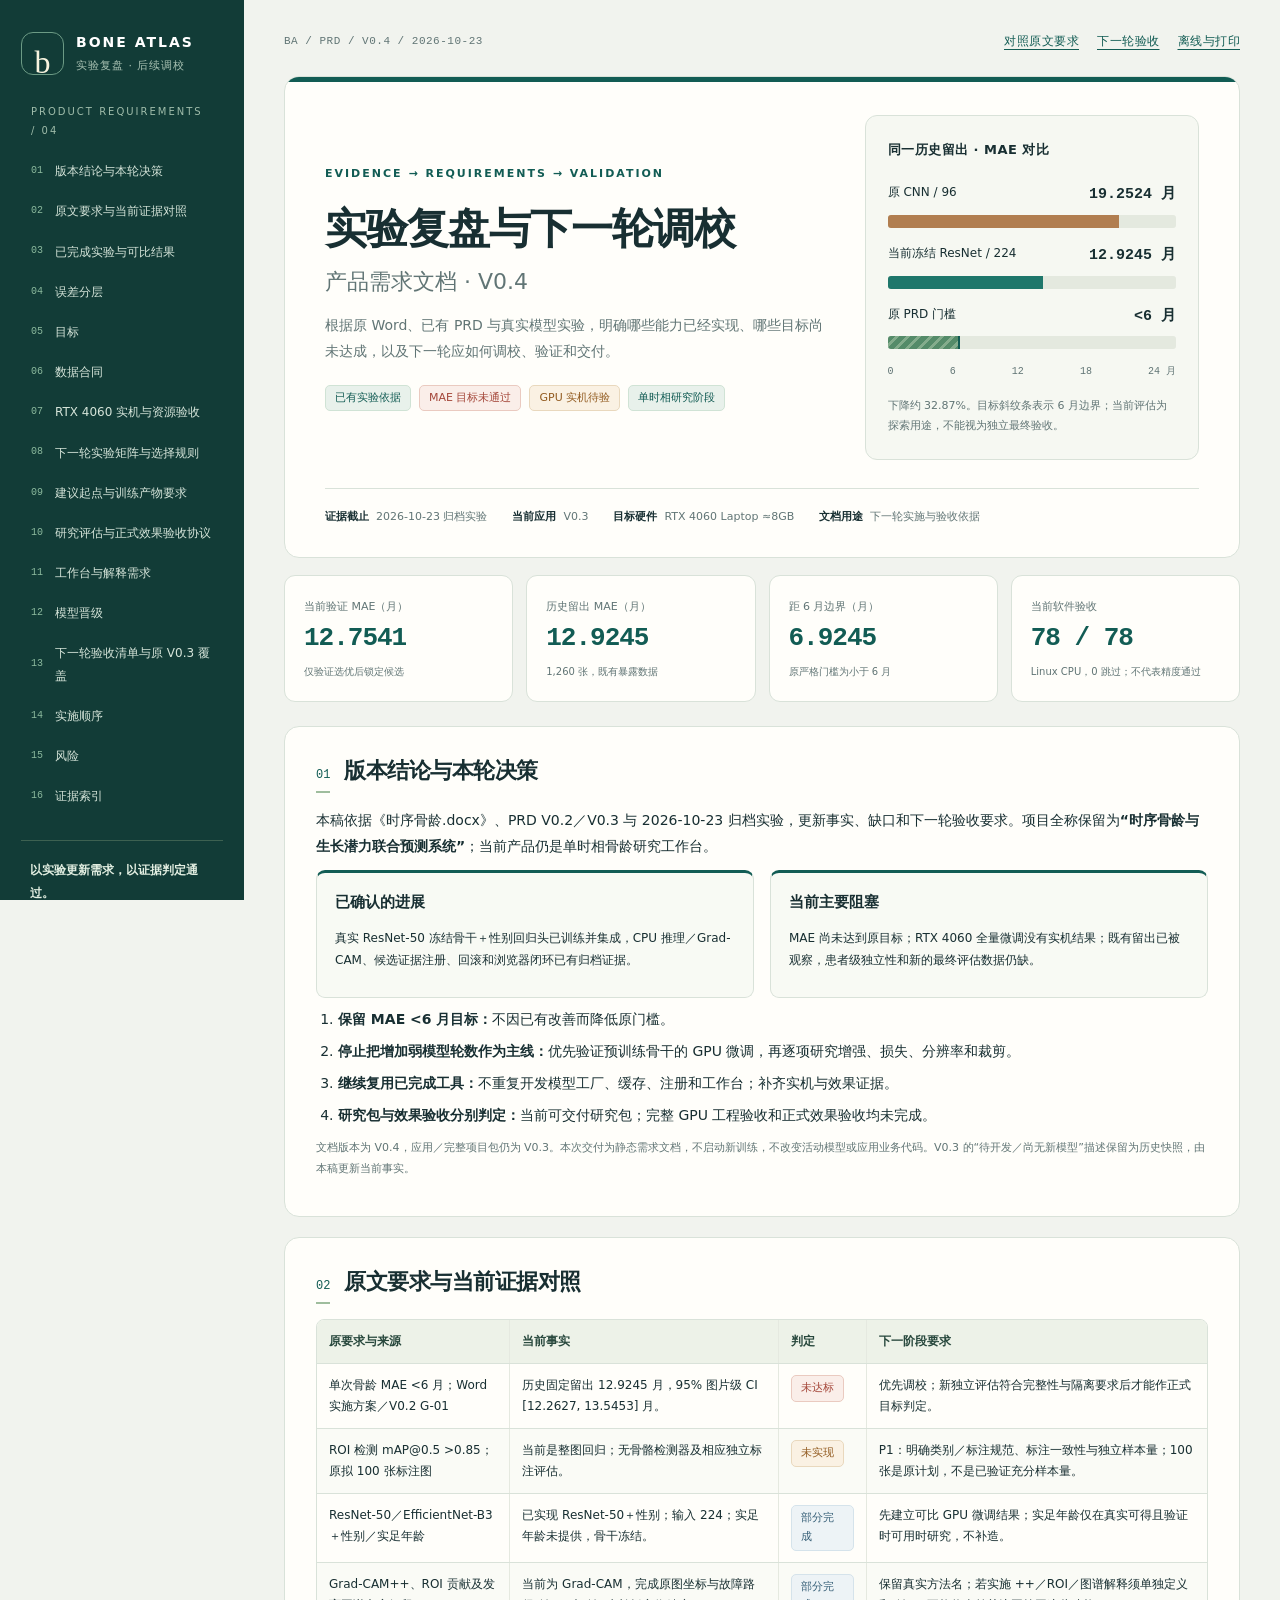
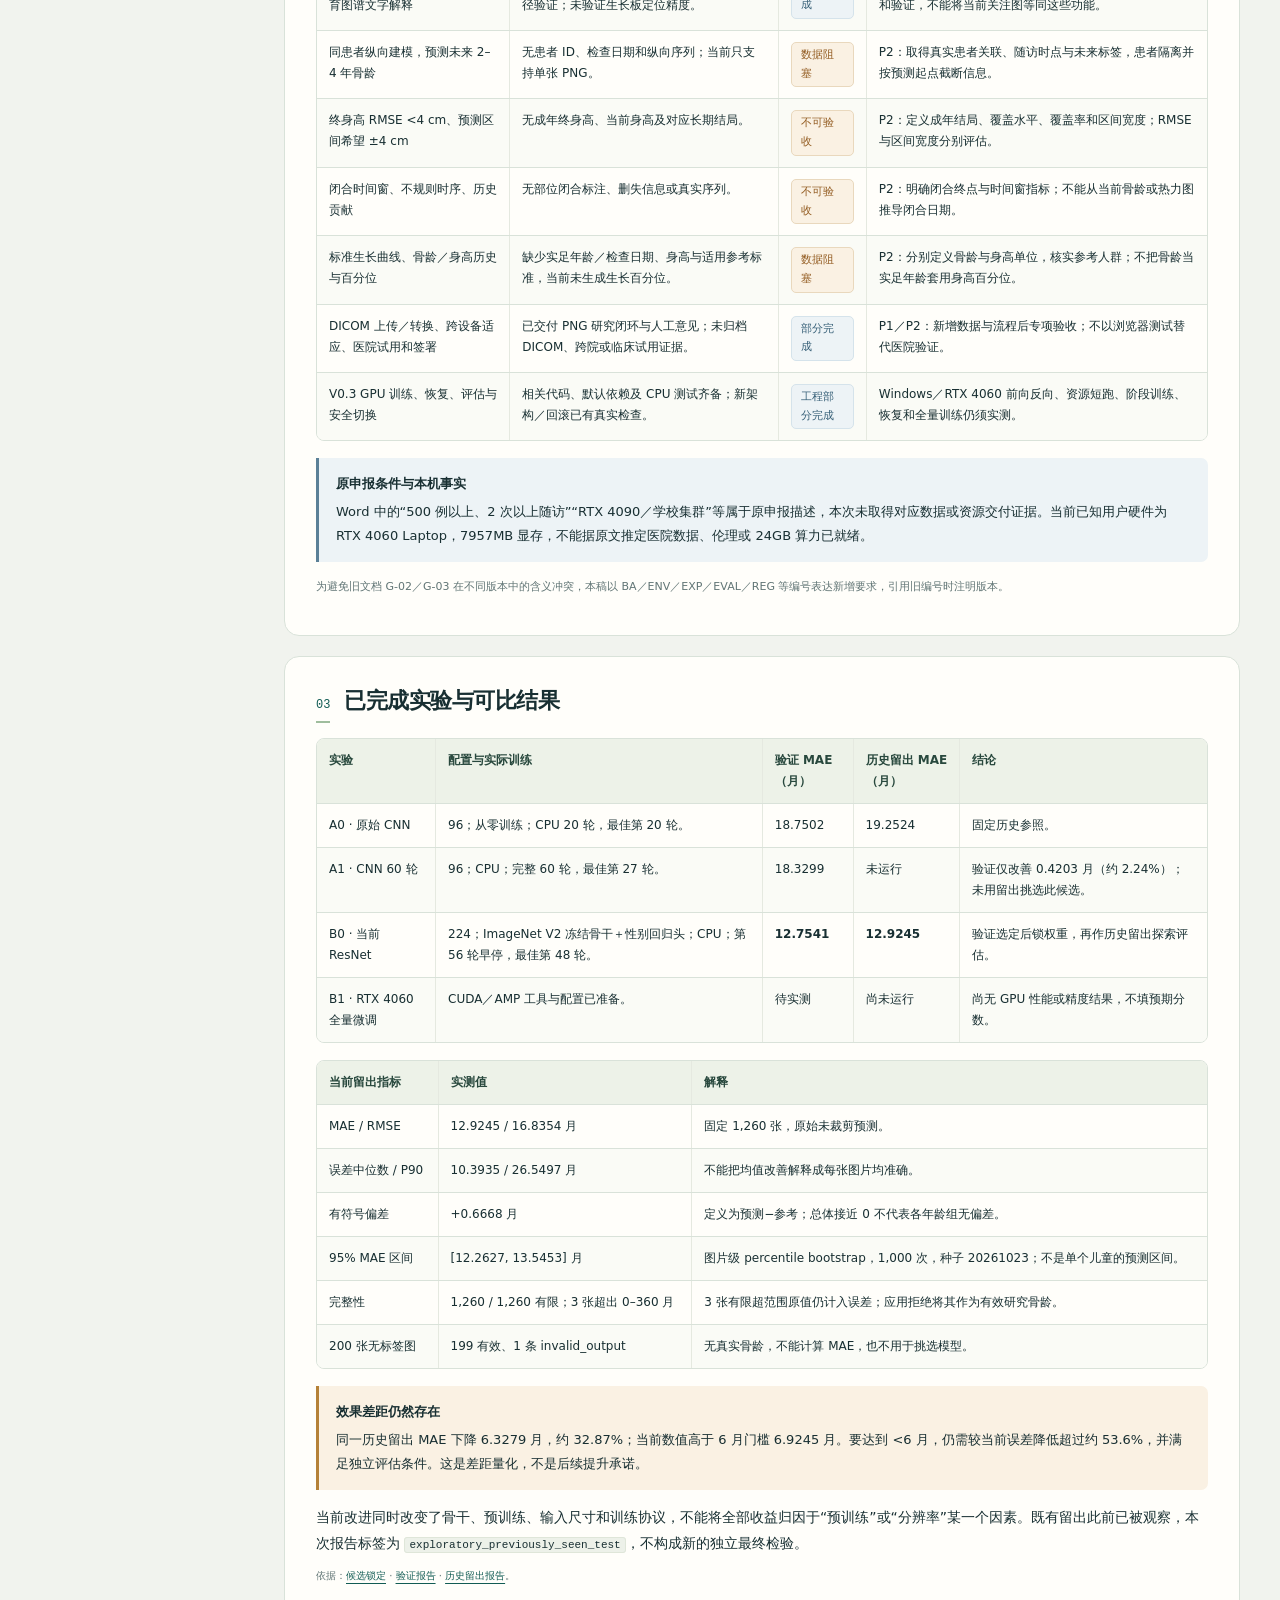
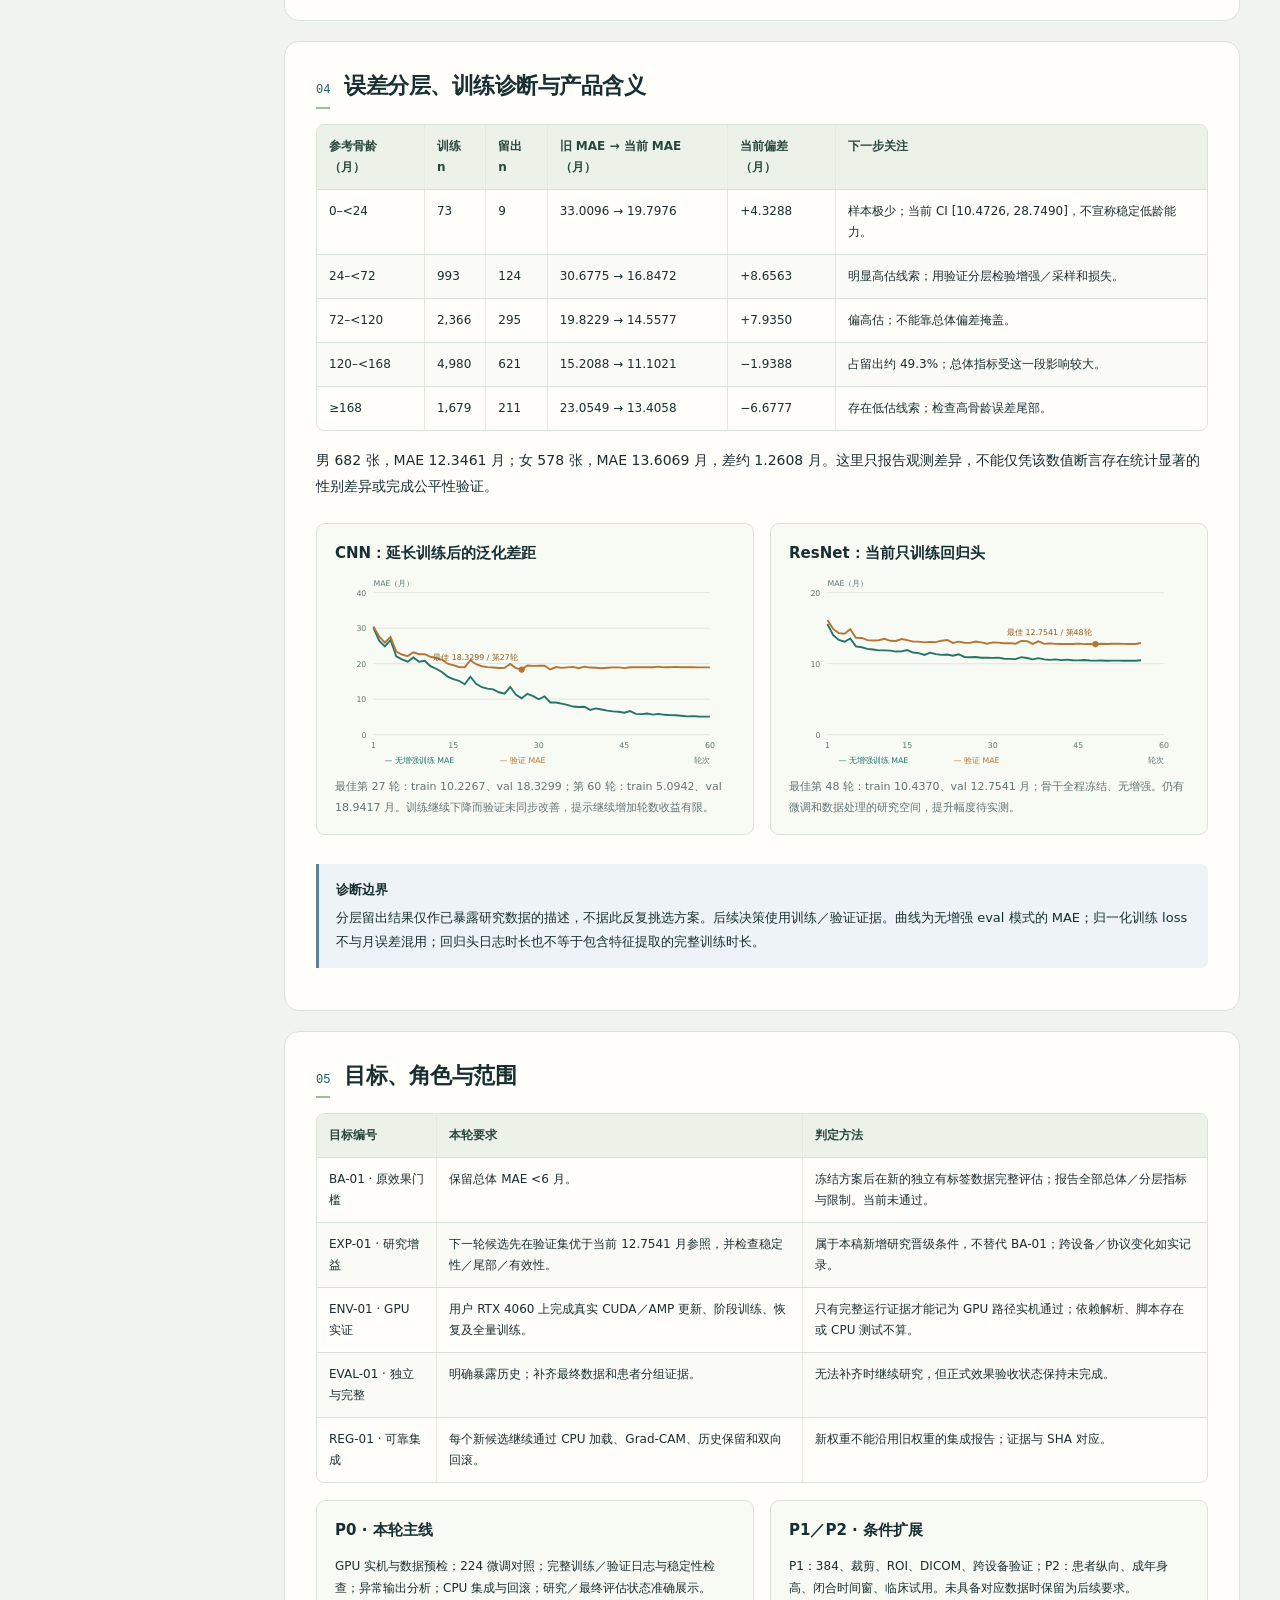
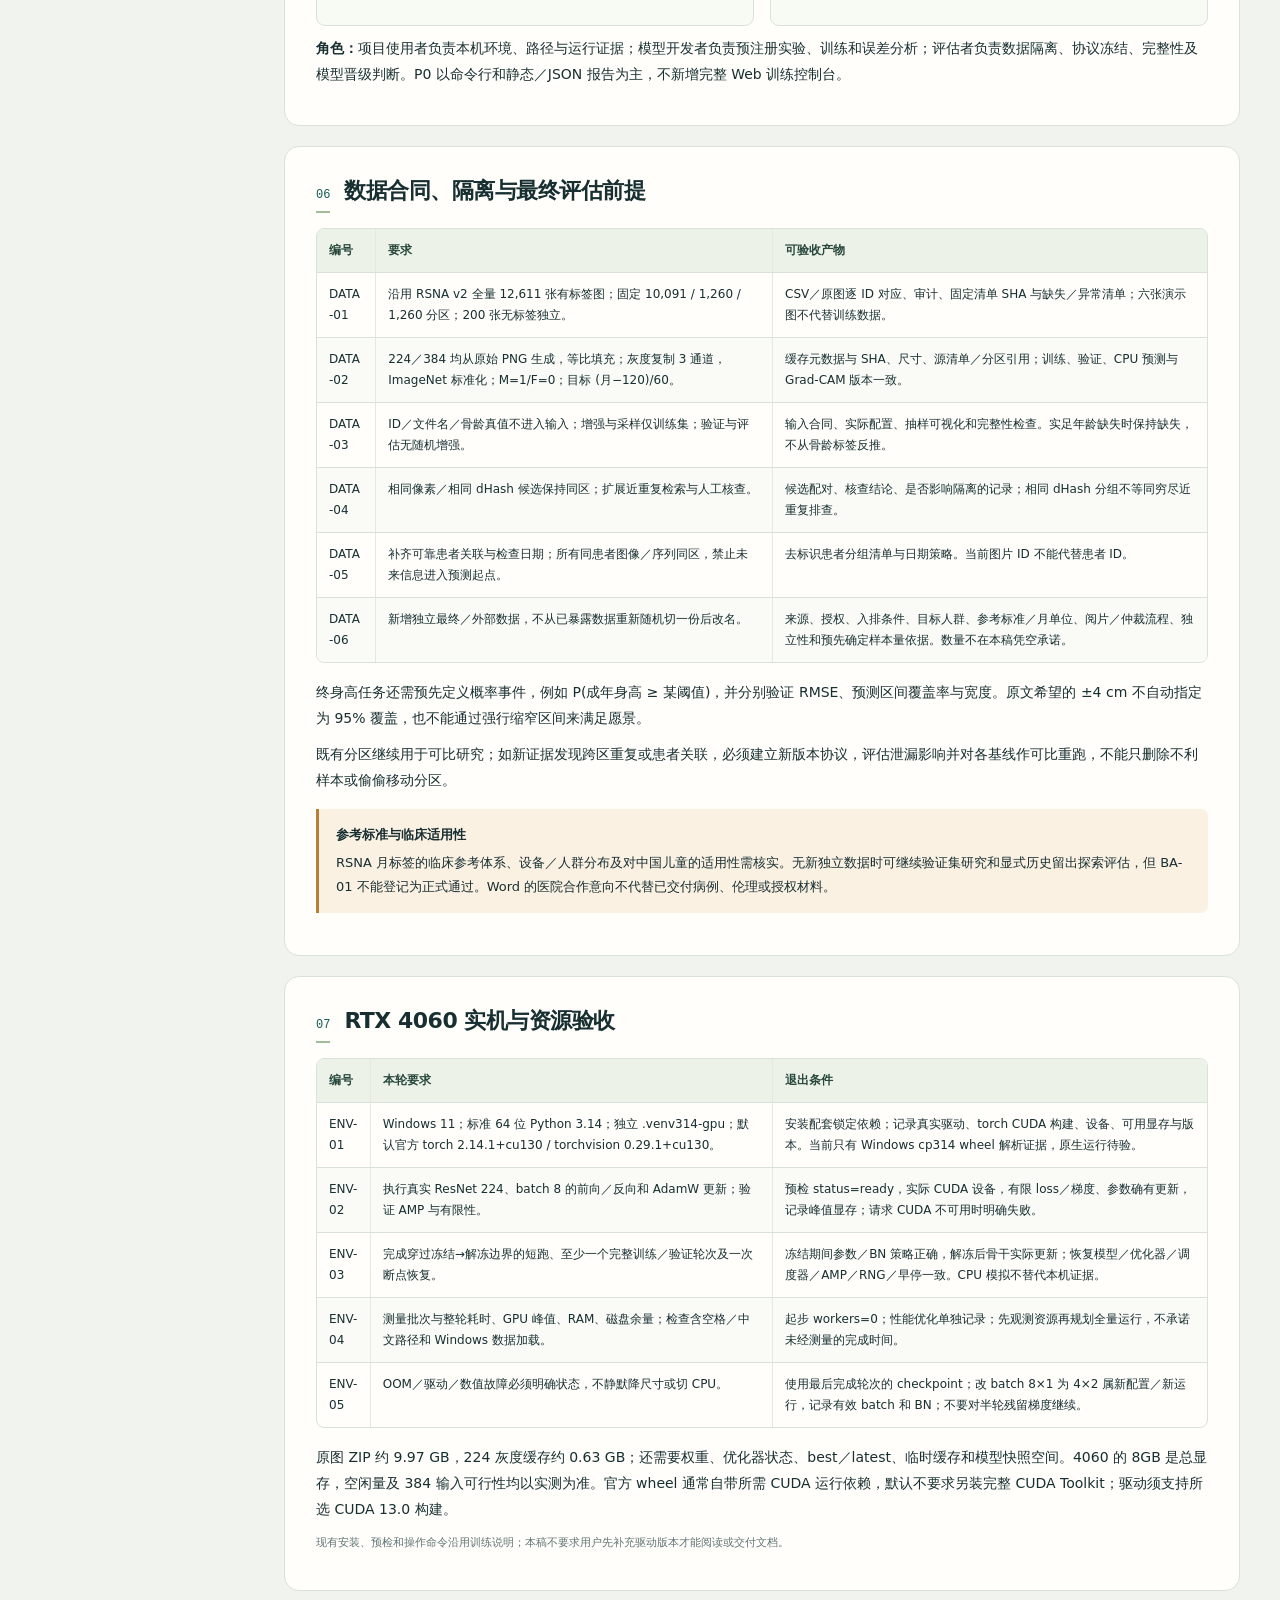
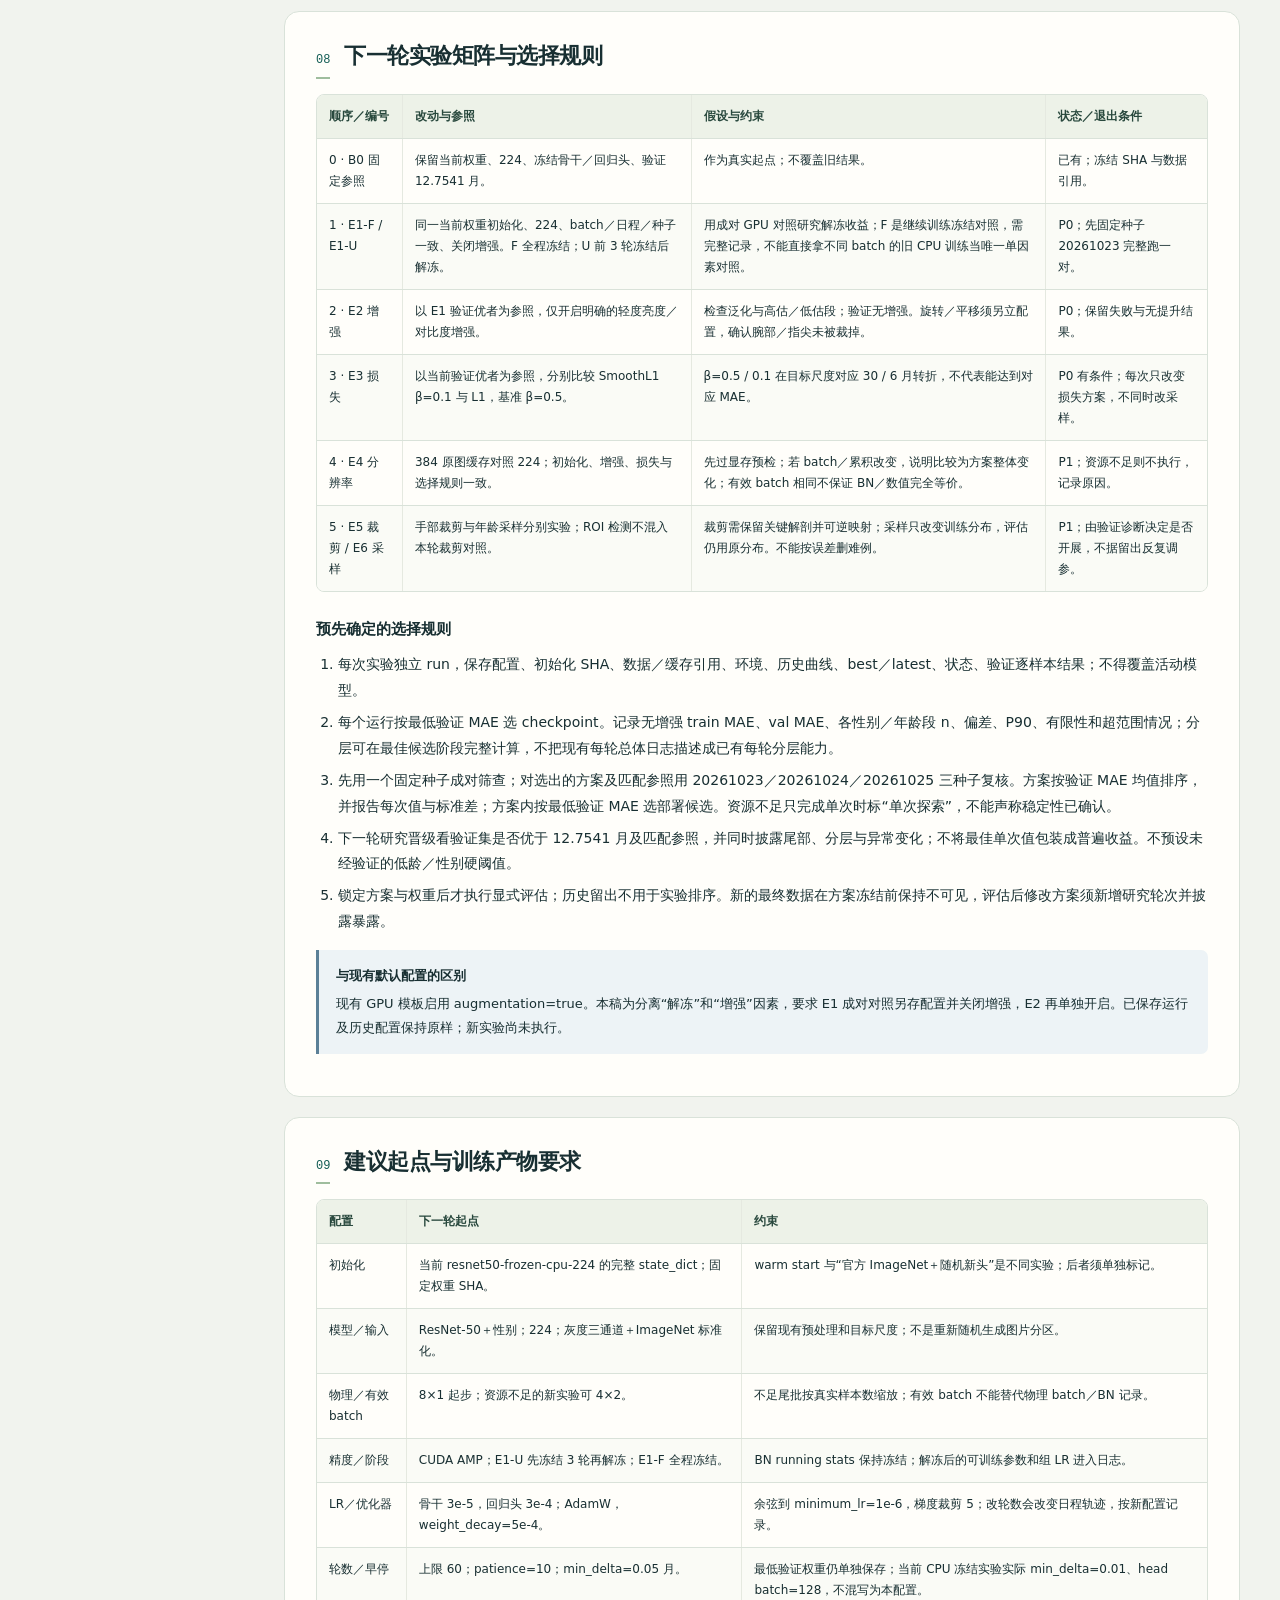
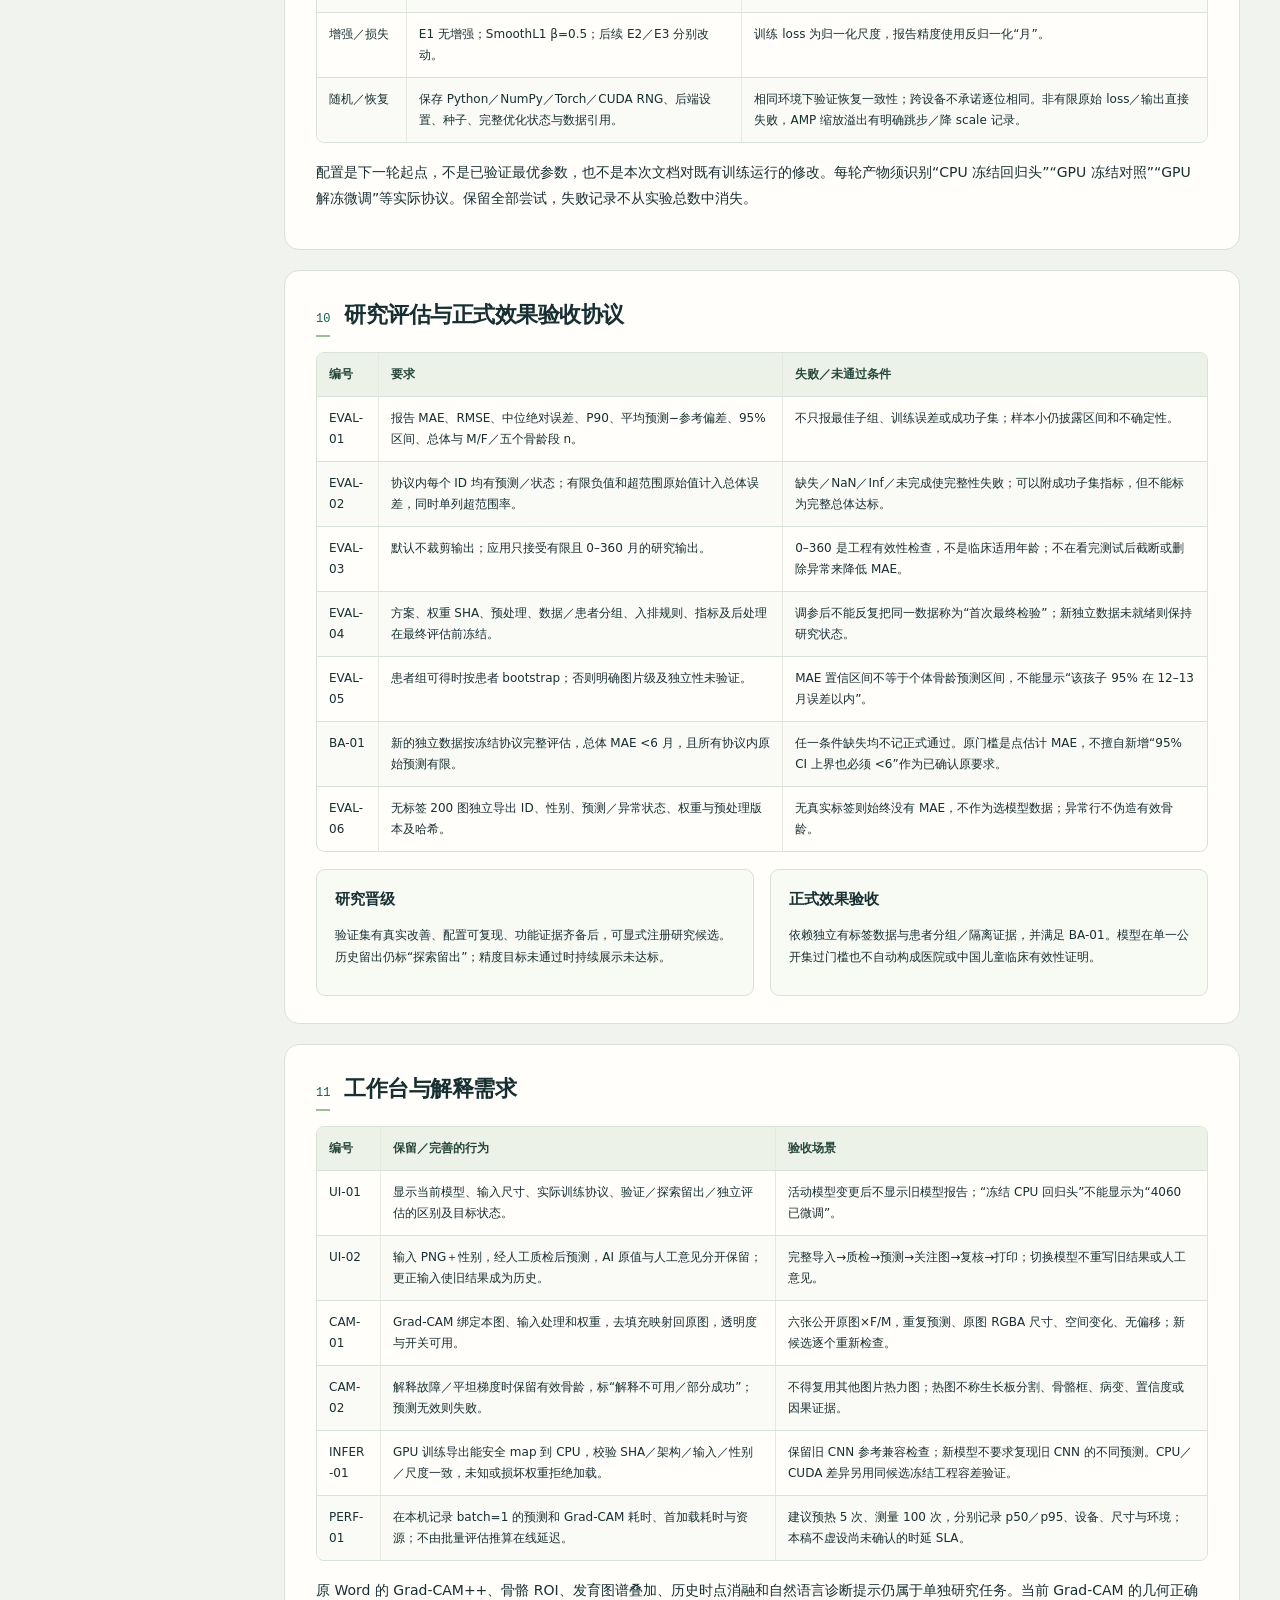
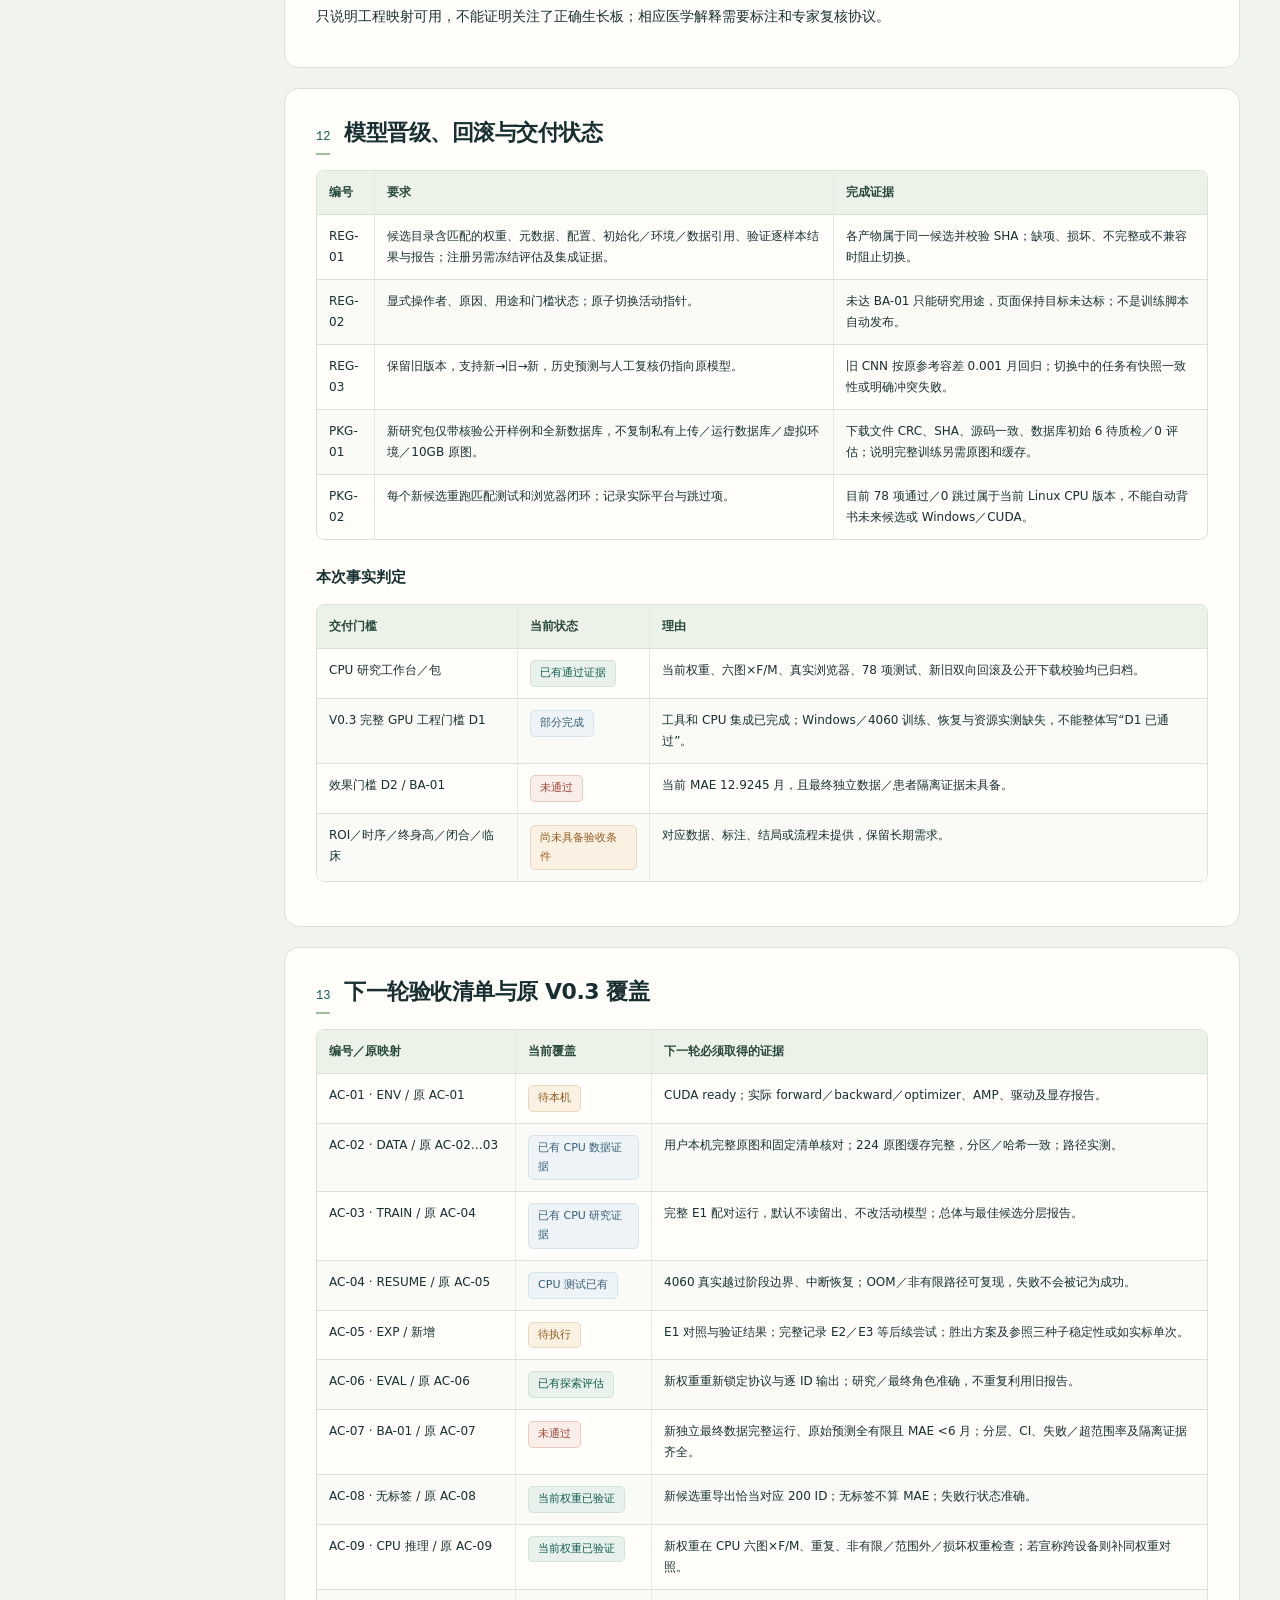
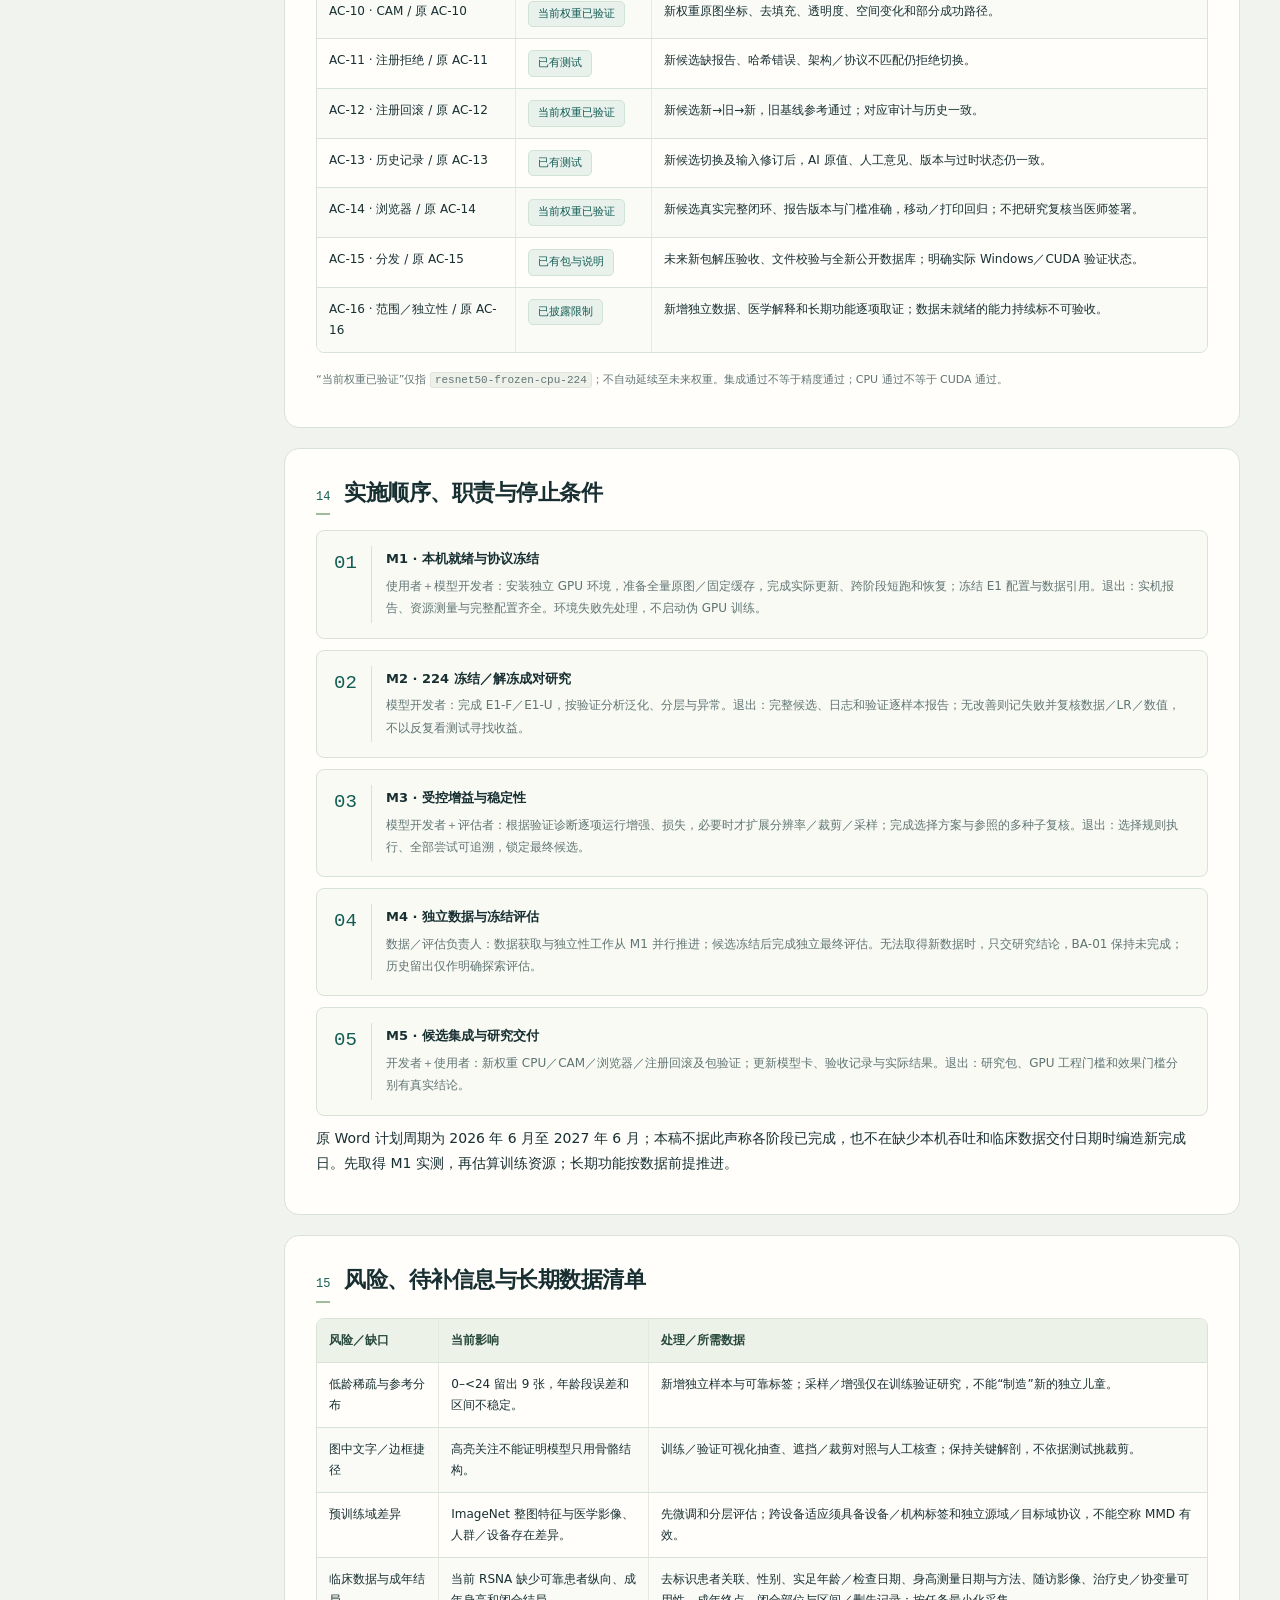
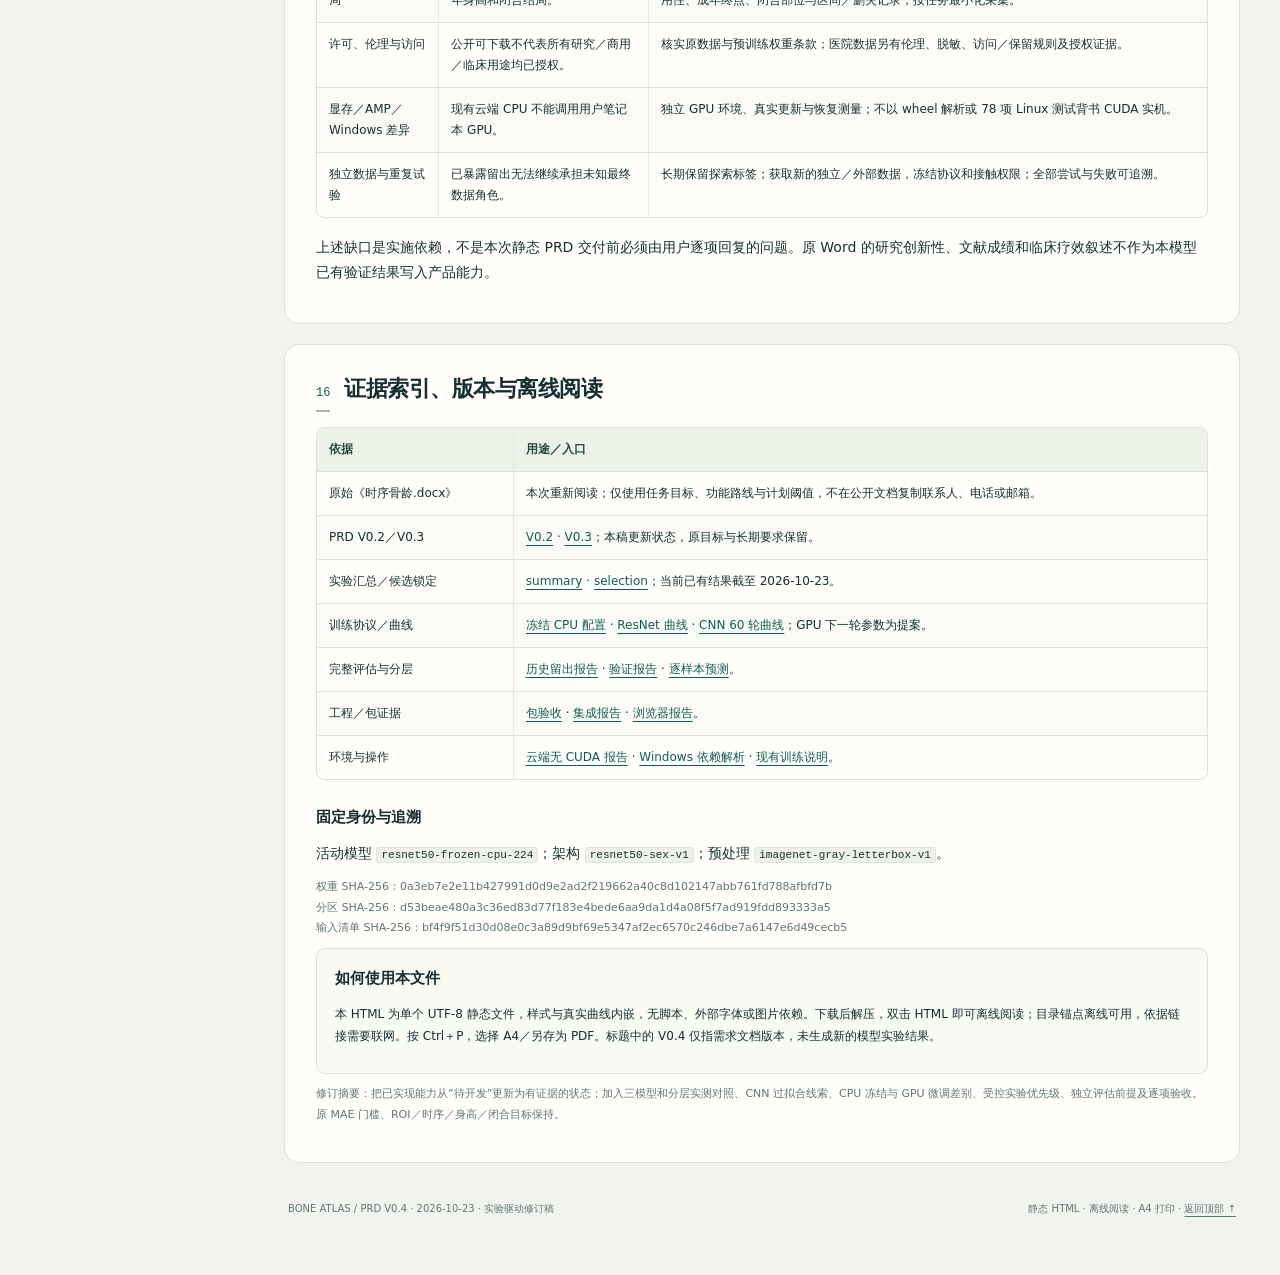
==== docs/PRD_V0.4_EXPERIMENT_REVIEW.html @ 1a7819d0 "Document experiment results and next tuning requirements in PRD v0.4" ====
<!doctype html><html lang="zh-CN"><head><meta charset="utf-8"><meta name="viewport" content="width=device-width,initial-scale=1"><meta name="description" content="Bone Atlas PRD V0.4：根据真实实验对照原文要求，定义精度差距、GPU微调、独立验证、分层风险与下一轮验收。"><meta name="color-scheme" content="light"><title>Bone Atlas · 实验复盘与下一轮调校 PRD V0.4</title><style>
:root{--ink:#182f32;--muted:#617575;--teal:#125c54;--deep:#123c37;--mint:#e8f1eb;--paper:#fffefa;--bg:#f1f3ee;--line:#d9e2d9;--amber:#925b20;--amber-bg:#faf1e3;--red:#a44639;--red-bg:#faeee9;--blue:#365f77;--blue-bg:#edf3f6;--radius:15px}
*{box-sizing:border-box}html{scroll-behavior:smooth;scroll-padding-top:28px}body{margin:0;background:var(--bg);color:var(--ink);font-family:"Microsoft YaHei","PingFang SC","Noto Sans CJK SC",system-ui,sans-serif;font-size:14px;line-height:1.85}a{color:var(--teal);text-underline-offset:4px}a:focus-visible{outline:3px solid #b78439;outline-offset:4px}::selection{background:#cfe5d7}p{margin:10px 0}strong{font-weight:700}aside{position:fixed;inset:0 auto 0 0;width:244px;background:var(--deep);color:#d5e4d9;padding:30px 21px;overflow:auto;display:flex;flex-direction:column;gap:25px}.identity{display:flex;align-items:center;gap:12px}.mark{width:43px;height:43px;border:1px solid #6c9b85;border-radius:12px;display:grid;place-items:center;font-family:Georgia,serif;font-size:32px;color:#f8f4df}.identity b{font-size:14px;letter-spacing:2px;color:#fff}.identity small{display:block;color:#a8c1b2;font-size:11px;letter-spacing:1px}.nav-label{font-size:10px;letter-spacing:2px;color:#9fbcaa;margin:2px 10px 12px}nav{display:grid;gap:2px}nav a{color:#d5e4d9;text-decoration:none;display:flex;gap:12px;align-items:center;padding:8px 10px;border-radius:7px;font-size:12px}nav a span{font-family:ui-monospace,Consolas,monospace;color:#8cba9e;font-size:10px}nav a:hover{background:#285247}.aside-bottom{margin-top:auto;border-top:1px solid #3d6151;padding:18px 9px 0;font-size:11px;color:#a8c1b2}.aside-bottom strong{display:block;color:#e2eee1;font-size:12px;margin-bottom:7px}main{margin-left:244px;padding:30px 40px 55px;max-width:1660px}.topline{display:flex;justify-content:space-between;gap:16px;align-items:center;margin-bottom:24px;color:var(--muted);font-size:11px;letter-spacing:.5px}.topline .doc-id{font-family:ui-monospace,Consolas,monospace}.toplinks{display:flex;gap:18px}.toplinks a{font-size:12px}.hero{background:var(--paper);border:1px solid var(--line);border-radius:var(--radius);padding:38px 40px 30px;position:relative;overflow:hidden}.hero:before{content:"";position:absolute;inset:0 0 auto;height:5px;background:var(--teal)}.eyebrow{color:var(--teal);font-size:11px;letter-spacing:2px;font-weight:700}.hero-grid{display:grid;grid-template-columns:1.5fr 1fr;gap:38px;align-items:center}.hero h1{font-size:clamp(29px,3.3vw,43px);letter-spacing:-1px;line-height:1.35;margin:16px 0}.hero h1 span{font-weight:400;font-size:22px;color:var(--muted);display:block;margin-top:10px;letter-spacing:0}.lead{color:var(--muted);max-width:690px;font-size:14px}.tags{display:flex;gap:8px;flex-wrap:wrap;margin:20px 0 0}.tag,.badge{display:inline-block;padding:3px 9px;border-radius:5px;font-size:11px;line-height:1.7;background:var(--mint);color:var(--teal);border:1px solid #d0e3d5}.badge.plan{background:var(--amber-bg);color:var(--amber);border-color:#e9d8bd}.badge.fail{background:var(--red-bg);color:var(--red);border-color:#eacac0}.badge.info{background:var(--blue-bg);color:var(--blue);border-color:#d5e3eb}.compare{border:1px solid var(--line);border-radius:12px;background:#f6f8f2;padding:22px}.compare h2{font-size:13px;letter-spacing:.5px;margin:0 0 19px}.bar-row{margin:14px 0}.bar-label{display:flex;justify-content:space-between;font-size:12px;margin-bottom:6px}.bar-label b{font-family:ui-monospace,Consolas,monospace;font-size:15px}.track{height:13px;background:#e4e9df;border-radius:3px;overflow:hidden}.bar{height:100%;background:#b17e50;width:80.2183%}.bar.target{background:repeating-linear-gradient(135deg,#548b69 0,#548b69 5px,#83ac8c 5px,#83ac8c 8px);width:25%;border-right:2px solid var(--teal)}.axis{display:flex;justify-content:space-between;color:var(--muted);font-family:ui-monospace,Consolas,monospace;font-size:10px;margin-top:6px}.compare .caption{font-size:11px;color:var(--muted);margin:14px 0 0}.meta{display:flex;flex-wrap:wrap;gap:10px 25px;border-top:1px solid var(--line);margin-top:28px;padding-top:18px;font-size:11px;color:var(--muted)}.meta b{color:var(--ink);margin-right:7px}.stats{display:grid;grid-template-columns:repeat(4,minmax(0,1fr));gap:13px;margin:17px 0 24px}.stat{background:var(--paper);border:1px solid var(--line);border-radius:11px;padding:17px 19px}.stat .label{font-size:11px;color:var(--muted)}.stat strong{display:block;font-size:26px;line-height:1.5;font-family:ui-monospace,Consolas,monospace;font-weight:600;letter-spacing:-1px;color:var(--teal)}.stat small{font-size:10px;color:var(--muted)}section{background:var(--paper);border:1px solid var(--line);border-radius:var(--radius);padding:27px 31px;margin:20px 0;scroll-margin-top:25px}.section-head{display:flex;align-items:baseline;gap:14px;margin-bottom:15px}.section-head .num{font-family:ui-monospace,Consolas,monospace;font-size:12px;color:var(--teal);border-bottom:2px solid #9fbd9d;padding-bottom:5px}.section-head h2{font-size:22px;letter-spacing:-.5px;line-height:1.5;margin:0}.section-note{font-size:12px;color:var(--muted);margin:-5px 0 17px}h3{font-size:15px;margin:24px 0 9px}h4{font-size:14px;margin:20px 0 9px}ul,ol{padding-left:22px;margin:9px 0}li{margin:6px 0}code{font-family:ui-monospace,Consolas,monospace;background:#edf1e9;border:1px solid #dfe6d9;padding:1px 4px;border-radius:3px;font-size:11px;overflow-wrap:anywhere}.callout{padding:14px 17px;border-left:3px solid var(--teal);background:#eef4eb;margin:15px 0;border-radius:0 7px 7px 0;font-size:13px}.callout.warn{border-color:#b58137;background:var(--amber-bg)}.callout.info{border-color:#5b8097;background:var(--blue-bg)}.callout strong:first-child{display:block;margin-bottom:4px}.small{font-size:11px;color:var(--muted)}.grid2{display:grid;grid-template-columns:repeat(2,minmax(0,1fr));gap:16px}.panel{border:1px solid var(--line);border-radius:9px;padding:16px 18px;background:#f8faf4}.panel h3{margin:0 0 9px}.panel p{font-size:12px}.table-wrap{width:100%;overflow-x:auto;margin:13px 0 17px;border:1px solid var(--line);border-radius:8px}table{border-collapse:collapse;width:100%;font-size:12px;line-height:1.75}th,td{padding:11px 12px;text-align:left;vertical-align:top;border-bottom:1px solid var(--line);border-right:1px solid #e5e9e0;overflow-wrap:anywhere}th{background:#edf2e8;font-weight:700;color:#28483d}tr:last-child td{border-bottom:0}th:last-child,td:last-child{border-right:0}tbody tr:nth-child(even){background:#fafbf6}.id{font-family:ui-monospace,Consolas,monospace;color:var(--teal);white-space:nowrap;font-size:10px}.wide{min-width:760px}.medium{min-width:590px}.nowrap{white-space:nowrap}.workflow{display:grid;grid-template-columns:repeat(4,minmax(0,1fr));gap:10px;margin:17px 0}.flow-step{padding:14px;border:1px solid var(--line);border-top:3px solid #8eae8f;border-radius:7px;background:#f5f8ef}.flow-step span{font-family:ui-monospace,Consolas,monospace;font-size:10px;color:var(--muted)}.flow-step b{display:block;margin:5px 0;font-size:13px}.flow-step p{font-size:11px;color:var(--muted);margin:0}.codeblock{background:#183d35;color:#dfecdf;border:1px solid #3c5b4b;padding:17px 19px;border-radius:8px;font-family:ui-monospace,Consolas,monospace;line-height:1.8;font-size:11px;white-space:pre-wrap;overflow-wrap:anywhere}.legend{display:flex;gap:9px;align-items:center;flex-wrap:wrap;margin:10px 0 16px;font-size:11px;color:var(--muted)}.milestones{counter-reset:milestone;display:grid;gap:11px}.milestone{display:grid;grid-template-columns:38px 1fr;gap:14px;padding:15px 17px;border:1px solid var(--line);border-radius:8px;background:#f8faf3}.milestone:before{counter-increment:milestone;content:"0" counter(milestone);font-family:ui-monospace,Consolas,monospace;font-size:19px;color:var(--teal);border-right:1px solid var(--line)}.milestone b{font-size:13px}.milestone p{font-size:12px;margin:3px 0;color:var(--muted)}.footer{display:flex;justify-content:space-between;gap:20px;font-size:10px;color:var(--muted);padding:17px 4px}.footer a{color:var(--muted)}.source-list{font-size:12px}.status-word{font-weight:700;color:var(--amber)}.sr-only{position:absolute;width:1px;height:1px;padding:0;margin:-1px;overflow:hidden;clip:rect(0,0,0,0);white-space:nowrap;border:0}
@media(min-width:1700px){main{margin-left:max(244px,calc((100vw - 1416px)/2));max-width:1416px}aside{width:max(244px,calc((100vw - 1416px)/2));padding-left:max(21px,calc((100vw - 1550px)/2))}}
@media(max-width:1150px){main{padding:24px}aside{width:220px}main{margin-left:220px}.hero{padding:30px}.hero-grid{grid-template-columns:1fr;gap:20px}.compare{max-width:none}.stats{gap:9px}.stat{padding:14px}.stat strong{font-size:23px}section{padding:24px}.workflow{grid-template-columns:repeat(2,minmax(0,1fr))}}
@media(max-width:760px){aside{position:static;width:auto;padding:19px;gap:15px}.identity{gap:10px}.mark{width:35px;height:35px;font-size:27px}.identity small{display:inline;margin-left:10px}.nav-label,.aside-bottom{display:none}nav{display:flex;flex-wrap:wrap;gap:4px}nav a{padding:4px 7px;font-size:10px;gap:5px;background:#234b40}nav a span{font-size:9px}main{margin:0;padding:15px}.topline{font-size:10px;align-items:flex-start}.toplinks{gap:10px;flex-wrap:wrap;justify-content:flex-end}.toplinks a{font-size:10px}.hero{padding:27px 22px 22px}.hero h1{font-size:30px}.hero h1 span{font-size:18px}.lead{font-size:13px}.meta{gap:8px 18px}.stats{grid-template-columns:repeat(2,minmax(0,1fr));margin-bottom:18px}.stat strong{font-size:25px}.stat .label{font-size:10px}.grid2{grid-template-columns:1fr}.section-head h2{font-size:20px}section{padding:21px 18px;margin:16px 0}.section-note{font-size:11px}.workflow{gap:8px}.flow-step{padding:11px}.flow-step b{font-size:12px}.flow-step p{font-size:10px}.footer{display:block}.footer span{display:block;margin:6px 0}.callout{font-size:12px}.table-wrap{border-radius:5px}th,td{padding:10px}.codeblock{font-size:10px;padding:14px}}
@media(prefers-reduced-motion:reduce){html{scroll-behavior:auto}}
@media print{@page{size:A4;margin:13mm 12mm}html{scroll-behavior:auto}body{font-family:"Microsoft YaHei",sans-serif;font-size:9pt;line-height:1.65;background:white;color:#142920}aside,.toplinks{display:none!important}main{margin:0!important;padding:0!important;max-width:none}.topline{margin:0 0 12px;font-size:8pt}.hero{padding:20px;border:1px solid #a7b6a7;border-radius:0}.hero-grid{display:block}.hero h1{font-size:27pt}.hero h1 span{font-size:16pt}.lead{font-size:10pt}.compare{margin-top:15px;max-width:none;padding:14px;break-inside:avoid}.compare h2{font-size:10pt}.bar-label{font-size:8pt}.bar-label b{font-size:11pt}.hero:before{height:3px}.stats{grid-template-columns:repeat(4,minmax(0,1fr));gap:6px;margin:12px 0}.stat{padding:9px;border-radius:0;break-inside:avoid}.stat strong{font-size:19pt}.stat .label,.stat small{font-size:7pt}section{border:0;border-top:1px solid #a9b8a9;border-radius:0;padding:18px 0 0;margin:17px 0}.section-head h2{font-size:16pt}.section-head{margin-bottom:11px}.section-head .num{font-size:9pt}.section-note{font-size:8pt}.grid2{display:block}.panel{padding:11px;margin:10px 0;break-inside:avoid}h2,h3,h4{break-after:avoid}h3{font-size:11pt}.table-wrap{overflow:visible;border-radius:0}.wide,.medium{min-width:0}table{font-size:7.6pt;line-height:1.6}th,td{padding:7px 6px;overflow-wrap:anywhere}thead{display:table-header-group}tr{break-inside:avoid}.id{font-size:7pt;white-space:normal}.callout{font-size:9pt;padding:11px;break-inside:avoid}.tag,.badge{font-size:7pt}.workflow{grid-template-columns:repeat(2,minmax(0,1fr));gap:7px}.flow-step{break-inside:avoid;padding:10px}.flow-step b{font-size:9pt}.flow-step p{font-size:8pt}.small,.compare .caption{font-size:8pt}.codeblock{font-size:7.8pt;color:#17392e;background:#f1f5ee;border:1px solid #a9b8a9;padding:12px;break-inside:avoid}.milestone{break-inside:avoid;padding:10px}.milestone p{font-size:8pt}.footer{font-size:7pt;display:flex}a{color:inherit;text-decoration:none}code{font-size:7.8pt}.source-list{font-size:9pt}}

.bar.current{background:#1e776b;width:53.8521%}.chart{width:100%;height:auto;display:block}.numeric{font-variant-numeric:tabular-nums}.metric-note{font-size:11px;color:var(--muted)}.toc-note{color:#c3d5c7;font-size:11px}.evidence{font-size:10px;color:var(--muted);margin:8px 0}.compact td{padding:9px 10px}figure{margin:14px 0}figcaption{font-size:11px;color:var(--muted);margin-top:8px}.hash{word-break:break-all}.decision{border-top:3px solid var(--teal)}@media print{.chart{max-height:190px}.hero{break-inside:avoid}.numeric{white-space:nowrap}.evidence{font-size:7pt}.chart-panel{break-inside:avoid}}</style></head><body id="top"><aside aria-label="需求文档导航"><div class="identity"><div class="mark" aria-hidden="true">b</div><div><b>BONE ATLAS</b><small>实验复盘 · 后续调校</small></div></div><div><div class="nav-label">PRODUCT REQUIREMENTS / 04</div><nav><a href="#decision"><span>01</span>版本结论与本轮决策</a><a href="#comparison"><span>02</span>原文要求与当前证据对照</a><a href="#results"><span>03</span>已完成实验与可比结果</a><a href="#diagnosis"><span>04</span>误差分层</a><a href="#scope"><span>05</span>目标</a><a href="#data"><span>06</span>数据合同</a><a href="#environment"><span>07</span>RTX 4060 实机与资源验收</a><a href="#experiments"><span>08</span>下一轮实验矩阵与选择规则</a><a href="#configuration"><span>09</span>建议起点与训练产物要求</a><a href="#evaluation"><span>10</span>研究评估与正式效果验收协议</a><a href="#experience"><span>11</span>工作台与解释需求</a><a href="#release"><span>12</span>模型晋级</a><a href="#acceptance"><span>13</span>下一轮验收清单与原 V0.3 覆盖</a><a href="#milestones"><span>14</span>实施顺序</a><a href="#risks"><span>15</span>风险</a><a href="#sources"><span>16</span>证据索引</a></nav></div><div class="aside-bottom"><strong>以实验更新需求，以证据判定通过。</strong>CPU 研究候选已有实证。<br>GPU 微调／独立最终评估待完成。<br>本文为静态需求稿。</div></aside><main><div class="topline"><span class="doc-id">BA / PRD / V0.4 / 2026-10-23</span><div class="toplinks"><a href="#comparison">对照原文要求</a><a href="#acceptance">下一轮验收</a><a href="#print-guide">离线与打印</a></div></div><header class="hero"><div class="hero-grid"><div><div class="eyebrow">EVIDENCE → REQUIREMENTS → VALIDATION</div><h1>实验复盘与下一轮调校<span>产品需求文档 · V0.4</span></h1><p class="lead">根据原 Word、已有 PRD 与真实模型实验，明确哪些能力已经实现、哪些目标尚未达成，以及下一轮应如何调校、验证和交付。</p><div class="tags"><span class="badge">已有实验依据</span><span class="badge fail">MAE 目标未通过</span><span class="badge plan">GPU 实机待验</span><span class="tag">单时相研究阶段</span></div></div><div class="compare" role="img" aria-label="同一历史留出MAE：原CNN19.2524月，当前冻结ResNet12.9245月，原目标小于6月；误差越低越好。"><h2>同一历史留出 · MAE 对比</h2><div class="bar-row"><div class="bar-label"><span>原 CNN / 96</span><b>19.2524 月</b></div><div class="track"><div class="bar"></div></div></div><div class="bar-row"><div class="bar-label"><span>当前冻结 ResNet / 224</span><b>12.9245 月</b></div><div class="track"><div class="bar current"></div></div></div><div class="bar-row"><div class="bar-label"><span>原 PRD 门槛</span><b>&lt;6 月</b></div><div class="track"><div class="bar target"></div></div></div><div class="axis"><span>0</span><span>6</span><span>12</span><span>18</span><span>24 月</span></div><p class="caption">下降约 32.87%。目标斜纹条表示 6 月边界；当前评估为探索用途，不能视为独立最终验收。</p></div></div><div class="meta"><span><b>证据截止</b>2026-10-23 归档实验</span><span><b>当前应用</b>V0.3</span><span><b>目标硬件</b>RTX 4060 Laptop ≈8GB</span><span><b>文档用途</b>下一轮实施与验收依据</span></div></header><div class="stats"><div class="stat"><span class="label">当前验证 MAE（月）</span><strong>12.7541</strong><small>仅验证选优后锁定候选</small></div><div class="stat"><span class="label">历史留出 MAE（月）</span><strong>12.9245</strong><small>1,260 张，既有暴露数据</small></div><div class="stat"><span class="label">距 6 月边界（月）</span><strong>6.9245</strong><small>原严格门槛为小于 6 月</small></div><div class="stat"><span class="label">当前软件验收</span><strong>78 / 78</strong><small>Linux CPU，0 跳过；不代表精度通过</small></div></div><section id="decision"><div class="section-head"><span class="num">01</span><h2>版本结论与本轮决策</h2></div><p>本稿依据《时序骨龄.docx》、PRD V0.2／V0.3 与 2026-10-23 归档实验，更新事实、缺口和下一轮验收要求。项目全称保留为<strong>“时序骨龄与生长潜力联合预测系统”</strong>；当前产品仍是单时相骨龄研究工作台。</p>
<div class="grid2"><div class="panel decision"><h3>已确认的进展</h3><p>真实 ResNet-50 冻结骨干＋性别回归头已训练并集成，CPU 推理／Grad-CAM、候选证据注册、回滚和浏览器闭环已有归档证据。</p></div><div class="panel decision"><h3>当前主要阻塞</h3><p>MAE 尚未达到原目标；RTX 4060 全量微调没有实机结果；既有留出已被观察，患者级独立性和新的最终评估数据仍缺。</p></div></div>
<ol><li><strong>保留 MAE &lt;6 月目标：</strong>不因已有改善而降低原门槛。</li><li><strong>停止把增加弱模型轮数作为主线：</strong>优先验证预训练骨干的 GPU 微调，再逐项研究增强、损失、分辨率和裁剪。</li><li><strong>继续复用已完成工具：</strong>不重复开发模型工厂、缓存、注册和工作台；补齐实机与效果证据。</li><li><strong>研究包与效果验收分别判定：</strong>当前可交付研究包；完整 GPU 工程验收和正式效果验收均未完成。</li></ol>
<p class="small">文档版本为 V0.4，应用／完整项目包仍为 V0.3。本次交付为静态需求文档，不启动新训练，不改变活动模型或应用业务代码。V0.3 的“待开发／尚无新模型”描述保留为历史快照，由本稿更新当前事实。</p></section>
<section id="comparison"><div class="section-head"><span class="num">02</span><h2>原文要求与当前证据对照</h2></div><div class="table-wrap"><table class="wide"><thead><tr><th scope="col">原要求与来源</th><th scope="col">当前事实</th><th scope="col">判定</th><th scope="col">下一阶段要求</th></tr></thead><tbody><tr><td>单次骨龄 MAE &lt;6 月；Word 实施方案／V0.2 G-01</td><td>历史固定留出 12.9245 月，95% 图片级 CI [12.2627, 13.5453] 月。</td><td><span class="badge fail">未达标</span></td><td>优先调校；新独立评估符合完整性与隔离要求后才能作正式目标判定。</td></tr><tr><td>ROI 检测 mAP@0.5 &gt;0.85；原拟 100 张标注图</td><td>当前是整图回归；无骨骼检测器及相应独立标注评估。</td><td><span class="badge plan">未实现</span></td><td>P1：明确类别／标注规范、标注一致性与独立样本量；100 张是原计划，不是已验证充分样本量。</td></tr><tr><td>ResNet-50／EfficientNet-B3＋性别／实足年龄</td><td>已实现 ResNet-50＋性别；输入 224；实足年龄未提供，骨干冻结。</td><td><span class="badge info">部分完成</span></td><td>先建立可比 GPU 微调结果；实足年龄仅在真实可得且验证时可用时研究，不补造。</td></tr><tr><td>Grad-CAM++、ROI 贡献及发育图谱文字解释</td><td>当前为 Grad-CAM，完成原图坐标与故障路径验证；未验证生长板定位精度。</td><td><span class="badge info">部分完成</span></td><td>保留真实方法名；若实施 ++／ROI／图谱解释须单独定义和验证，不能将当前关注图等同这些功能。</td></tr><tr><td>同患者纵向建模，预测未来 2–4 年骨龄</td><td>无患者 ID、检查日期和纵向序列；当前只支持单张 PNG。</td><td><span class="badge plan">数据阻塞</span></td><td>P2：取得真实患者关联、随访时点与未来标签，患者隔离并按预测起点截断信息。</td></tr><tr><td>终身高 RMSE &lt;4 cm、预测区间希望 ±4 cm</td><td>无成年终身高、当前身高及对应长期结局。</td><td><span class="badge plan">不可验收</span></td><td>P2：定义成年结局、覆盖水平、覆盖率和区间宽度；RMSE 与区间宽度分别评估。</td></tr><tr><td>闭合时间窗、不规则时序、历史贡献</td><td>无部位闭合标注、删失信息或真实序列。</td><td><span class="badge plan">不可验收</span></td><td>P2：明确闭合终点与时间窗指标；不能从当前骨龄或热力图推导闭合日期。</td></tr><tr><td>标准生长曲线、骨龄／身高历史与百分位</td><td>缺少实足年龄／检查日期、身高与适用参考标准，当前未生成生长百分位。</td><td><span class="badge plan">数据阻塞</span></td><td>P2：分别定义骨龄与身高单位，核实参考人群；不把骨龄当实足年龄套用身高百分位。</td></tr><tr><td>DICOM 上传／转换、跨设备适应、医院试用和签署</td><td>已交付 PNG 研究闭环与人工意见；未归档 DICOM、跨院或临床试用证据。</td><td><span class="badge info">部分完成</span></td><td>P1／P2：新增数据与流程后专项验收；不以浏览器测试替代医院验证。</td></tr><tr><td>V0.3 GPU 训练、恢复、评估与安全切换</td><td>相关代码、默认依赖及 CPU 测试齐备；新架构／回滚已有真实检查。</td><td><span class="badge info">工程部分完成</span></td><td>Windows／RTX 4060 前向反向、资源短跑、阶段训练、恢复和全量训练仍须实测。</td></tr></tbody></table></div><div class="callout info"><strong>原申报条件与本机事实</strong>Word 中的“500 例以上、2 次以上随访”“RTX 4090／学校集群”等属于原申报描述，本次未取得对应数据或资源交付证据。当前已知用户硬件为 RTX 4060 Laptop，7957MB 显存，不能据原文推定医院数据、伦理或 24GB 算力已就绪。</div><p class="small">为避免旧文档 G-02／G-03 在不同版本中的含义冲突，本稿以 BA／ENV／EXP／EVAL／REG 等编号表达新增要求，引用旧编号时注明版本。</p></section>
<section id="results"><div class="section-head"><span class="num">03</span><h2>已完成实验与可比结果</h2></div><div class="table-wrap"><table class="wide"><thead><tr><th scope="col">实验</th><th scope="col">配置与实际训练</th><th scope="col">验证 MAE（月）</th><th scope="col">历史留出 MAE（月）</th><th scope="col">结论</th></tr></thead><tbody><tr><td>A0 · 原始 CNN</td><td>96；从零训练；CPU 20 轮，最佳第 20 轮。</td><td>18.7502</td><td>19.2524</td><td>固定历史参照。</td></tr><tr><td>A1 · CNN 60 轮</td><td>96；CPU；完整 60 轮，最佳第 27 轮。</td><td>18.3299</td><td>未运行</td><td>验证仅改善 0.4203 月（约 2.24%）；未用留出挑选此候选。</td></tr><tr><td>B0 · 当前 ResNet</td><td>224；ImageNet V2 冻结骨干＋性别回归头；CPU；第 56 轮早停，最佳第 48 轮。</td><td><strong>12.7541</strong></td><td><strong>12.9245</strong></td><td>验证选定后锁权重，再作历史留出探索评估。</td></tr><tr><td>B1 · RTX 4060 全量微调</td><td>CUDA／AMP 工具与配置已准备。</td><td>待实测</td><td>尚未运行</td><td>尚无 GPU 性能或精度结果，不填预期分数。</td></tr></tbody></table></div><div class="table-wrap"><table class=""><thead><tr><th scope="col">当前留出指标</th><th scope="col">实测值</th><th scope="col">解释</th></tr></thead><tbody><tr><td>MAE / RMSE</td><td>12.9245 / 16.8354 月</td><td>固定 1,260 张，原始未裁剪预测。</td></tr><tr><td>误差中位数 / P90</td><td>10.3935 / 26.5497 月</td><td>不能把均值改善解释成每张图片均准确。</td></tr><tr><td>有符号偏差</td><td>+0.6668 月</td><td>定义为预测−参考；总体接近 0 不代表各年龄组无偏差。</td></tr><tr><td>95% MAE 区间</td><td>[12.2627, 13.5453] 月</td><td>图片级 percentile bootstrap，1,000 次，种子 20261023；不是单个儿童的预测区间。</td></tr><tr><td>完整性</td><td>1,260 / 1,260 有限；3 张超出 0–360 月</td><td>3 张有限超范围原值仍计入误差；应用拒绝将其作为有效研究骨龄。</td></tr><tr><td>200 张无标签图</td><td>199 有效、1 条 invalid_output</td><td>无真实骨龄，不能计算 MAE，也不用于挑选模型。</td></tr></tbody></table></div><div class="callout warn"><strong>效果差距仍然存在</strong>同一历史留出 MAE 下降 6.3279 月，约 32.87%；当前数值高于 6 月门槛 6.9245 月。要达到 &lt;6 月，仍需较当前误差降低超过约 53.6%，并满足独立评估条件。这是差距量化，不是后续提升承诺。</div>
<p>当前改进同时改变了骨干、预训练、输入尺寸和训练协议，不能将全部收益归因于“预训练”或“分辨率”某一个因素。既有留出此前已被观察，本次报告标签为 <code>exploratory_previously_seen_test</code>，不构成新的独立最终检验。</p><p class="evidence">依据：<a href="https://github.com/Lijinge-bit/bone/blob/main/docs/reports/tuning-v03-selection.json">候选锁定</a> · <a href="https://github.com/Lijinge-bit/bone/blob/main/docs/reports/tuning-v03-validation.json">验证报告</a> · <a href="https://github.com/Lijinge-bit/bone/blob/main/docs/reports/tuning-v03-holdout.json">历史留出报告</a>。</p></section>
<section id="diagnosis"><div class="section-head"><span class="num">04</span><h2>误差分层、训练诊断与产品含义</h2></div><div class="table-wrap"><table class="wide"><thead><tr><th scope="col">参考骨龄（月）</th><th scope="col">训练 n</th><th scope="col">留出 n</th><th scope="col">旧 MAE → 当前 MAE（月）</th><th scope="col">当前偏差（月）</th><th scope="col">下一步关注</th></tr></thead><tbody><tr><td>0–&lt;24</td><td>73</td><td>9</td><td>33.0096 → 19.7976</td><td>+4.3288</td><td>样本极少；当前 CI [10.4726, 28.7490]，不宣称稳定低龄能力。</td></tr><tr><td>24–&lt;72</td><td>993</td><td>124</td><td>30.6775 → 16.8472</td><td>+8.6563</td><td>明显高估线索；用验证分层检验增强／采样和损失。</td></tr><tr><td>72–&lt;120</td><td>2,366</td><td>295</td><td>19.8229 → 14.5577</td><td>+7.9350</td><td>偏高估；不能靠总体偏差掩盖。</td></tr><tr><td>120–&lt;168</td><td>4,980</td><td>621</td><td>15.2088 → 11.1021</td><td>−1.9388</td><td>占留出约 49.3%；总体指标受这一段影响较大。</td></tr><tr><td>≥168</td><td>1,679</td><td>211</td><td>23.0549 → 13.4058</td><td>−6.6777</td><td>存在低估线索；检查高骨龄误差尾部。</td></tr></tbody></table></div><p>男 682 张，MAE 12.3461 月；女 578 张，MAE 13.6069 月，差约 1.2608 月。这里只报告观测差异，不能仅凭该数值断言存在统计显著的性别差异或完成公平性验证。</p>
<div class="grid2"><figure class="panel chart-panel"><h3>CNN：延长训练后的泛化差距</h3><svg class="chart" viewBox="0 0 510 245" role="img" aria-label="CNN 60轮训练与验证MAE随轮次的真实曲线，单位月" xmlns="http://www.w3.org/2000/svg"><title>CNN 60轮：真实训练曲线</title><rect width="510" height="245" fill="#f8faf4"/><line x1="49" y1="201.00" x2="478" y2="201.00" stroke="#d9e2d9"/><text x="40" y="205.00" text-anchor="end" font-size="10" fill="#617575">0</text><line x1="49" y1="155.75" x2="478" y2="155.75" stroke="#d9e2d9"/><text x="40" y="159.75" text-anchor="end" font-size="10" fill="#617575">10</text><line x1="49" y1="110.50" x2="478" y2="110.50" stroke="#d9e2d9"/><text x="40" y="114.50" text-anchor="end" font-size="10" fill="#617575">20</text><line x1="49" y1="65.25" x2="478" y2="65.25" stroke="#d9e2d9"/><text x="40" y="69.25" text-anchor="end" font-size="10" fill="#617575">30</text><line x1="49" y1="20.00" x2="478" y2="20.00" stroke="#d9e2d9"/><text x="40" y="24.00" text-anchor="end" font-size="10" fill="#617575">40</text><text x="49.00" y="218" text-anchor="middle" font-size="10" fill="#617575">1</text><text x="150.80" y="218" text-anchor="middle" font-size="10" fill="#617575">15</text><text x="259.86" y="218" text-anchor="middle" font-size="10" fill="#617575">30</text><text x="368.93" y="218" text-anchor="middle" font-size="10" fill="#617575">45</text><text x="478.00" y="218" text-anchor="middle" font-size="10" fill="#617575">60</text><polyline points="49.00,64.68 56.27,81.16 63.54,88.44 70.81,80.34 78.08,101.16 85.36,105.03 92.63,107.99 99.90,102.48 107.17,107.99 114.44,106.72 121.71,113.61 128.98,117.00 136.25,121.09 143.53,126.97 150.80,130.28 158.07,132.35 165.34,136.70 172.61,127.14 179.88,136.09 187.15,140.55 194.42,142.29 201.69,143.33 208.97,146.95 216.24,148.73 223.51,140.20 230.78,150.06 238.05,154.72 245.32,148.96 252.59,151.91 259.86,155.85 267.14,152.17 274.41,160.02 281.68,160.06 288.95,161.37 296.22,162.93 303.49,165.16 310.76,165.79 318.03,165.45 325.31,169.45 332.58,167.47 339.85,168.88 347.12,170.43 354.39,171.33 361.66,171.75 368.93,173.00 376.20,170.93 383.47,174.50 390.75,174.80 398.02,174.12 405.29,175.46 412.56,174.48 419.83,175.71 427.10,176.12 434.37,176.33 441.64,176.85 448.92,177.73 456.19,177.46 463.46,177.84 470.73,177.95 478.00,177.95" fill="none" stroke="#267369" stroke-width="2.4"/><polyline points="49.00,63.04 56.27,75.80 63.54,83.55 70.81,76.39 78.08,95.14 85.36,98.83 92.63,100.87 99.90,95.98 107.17,98.45 114.44,98.42 121.71,101.69 128.98,103.52 136.25,105.28 143.53,110.57 150.80,112.26 158.07,114.74 165.34,115.01 172.61,106.06 179.88,111.16 187.15,113.79 194.42,114.87 201.69,115.37 208.97,115.97 216.24,115.64 223.51,110.80 230.78,116.08 238.05,118.06 245.32,112.82 252.59,113.34 259.86,113.02 267.14,113.13 274.41,117.85 281.68,114.83 288.95,115.79 296.22,115.25 303.49,114.57 310.76,116.31 318.03,114.25 325.31,115.46 332.58,115.71 339.85,116.41 347.12,115.66 354.39,115.18 361.66,115.27 368.93,116.20 376.20,115.03 383.47,115.11 390.75,115.08 398.02,115.00 405.29,115.00 412.56,114.33 419.83,115.15 427.10,115.01 434.37,114.57 441.64,115.03 448.92,115.01 456.19,114.99 463.46,115.30 470.73,115.22 478.00,115.29" fill="none" stroke="#b47535" stroke-width="2.4"/><circle cx="238.05" cy="118.06" r="4" fill="#b47535"/><text x="233.05" y="106.06" text-anchor="end" font-size="10" fill="#925b20">最佳 18.3299 / 第27轮</text><text x="49" y="12" font-size="10" fill="#617575">MAE（月）</text><text x="478" y="237" text-anchor="end" font-size="10" fill="#617575">轮次</text><text x="63" y="237" font-size="10" fill="#267369">— 无增强训练 MAE</text><text x="210" y="237" font-size="10" fill="#b47535">— 验证 MAE</text></svg><figcaption>最佳第 27 轮：train 10.2267、val 18.3299；第 60 轮：train 5.0942、val 18.9417 月。训练继续下降而验证未同步改善，提示继续增加轮数收益有限。</figcaption></figure><figure class="panel chart-panel"><h3>ResNet：当前只训练回归头</h3><svg class="chart" viewBox="0 0 510 245" role="img" aria-label="冻结ResNet回归头训练与验证MAE随轮次的真实曲线，单位月" xmlns="http://www.w3.org/2000/svg"><title>冻结ResNet回归头：真实训练曲线</title><rect width="510" height="245" fill="#f8faf4"/><line x1="49" y1="201.00" x2="478" y2="201.00" stroke="#d9e2d9"/><text x="40" y="205.00" text-anchor="end" font-size="10" fill="#617575">0</text><line x1="49" y1="110.50" x2="478" y2="110.50" stroke="#d9e2d9"/><text x="40" y="114.50" text-anchor="end" font-size="10" fill="#617575">10</text><line x1="49" y1="20.00" x2="478" y2="20.00" stroke="#d9e2d9"/><text x="40" y="24.00" text-anchor="end" font-size="10" fill="#617575">20</text><text x="49.00" y="218" text-anchor="middle" font-size="10" fill="#617575">1</text><text x="150.80" y="218" text-anchor="middle" font-size="10" fill="#617575">15</text><text x="259.86" y="218" text-anchor="middle" font-size="10" fill="#617575">30</text><text x="368.93" y="218" text-anchor="middle" font-size="10" fill="#617575">45</text><text x="478.00" y="218" text-anchor="middle" font-size="10" fill="#617575">60</text><polyline points="49.00,59.90 56.27,74.09 63.54,80.21 70.81,82.55 78.08,78.28 85.36,88.45 92.63,89.55 99.90,91.56 107.17,92.39 114.44,93.59 121.71,93.50 128.98,93.85 136.25,95.06 143.53,94.86 150.80,93.18 158.07,96.27 165.34,97.02 172.61,99.36 179.88,96.47 187.15,98.41 194.42,99.26 201.69,98.85 208.97,100.31 216.24,98.47 223.51,101.96 230.78,102.39 238.05,101.97 245.32,102.91 252.59,103.02 259.86,103.09 267.14,102.84 274.41,104.21 281.68,104.40 288.95,104.73 296.22,102.12 303.49,103.24 310.76,105.06 318.03,103.45 325.31,105.00 332.58,105.59 339.85,105.03 347.12,106.02 354.39,105.36 361.66,106.20 368.93,106.30 376.20,105.77 383.47,106.44 390.75,106.55 398.02,106.53 405.29,106.71 412.56,106.63 419.83,106.67 427.10,106.79 434.37,106.81 441.64,106.86 448.92,106.22" fill="none" stroke="#267369" stroke-width="2.4"/><polyline points="49.00,54.94 56.27,66.15 63.54,71.54 70.81,72.24 78.08,66.53 85.36,77.51 92.63,77.75 99.90,80.48 107.17,80.95 114.44,80.61 121.71,78.86 128.98,81.32 136.25,81.56 143.53,79.13 150.80,80.43 158.07,82.45 165.34,82.40 172.61,83.40 179.88,82.66 187.15,83.01 194.42,81.21 201.69,80.27 208.97,84.09 216.24,82.38 223.51,83.86 230.78,83.93 238.05,82.34 245.32,83.39 252.59,85.13 259.86,83.31 267.14,83.66 274.41,84.46 281.68,84.30 288.95,85.18 296.22,81.52 303.49,81.78 310.76,85.35 318.03,82.05 325.31,85.20 332.58,84.68 339.85,85.23 347.12,85.39 354.39,85.43 361.66,85.35 368.93,84.90 376.20,85.53 383.47,85.31 390.75,85.58 398.02,85.15 405.29,85.42 412.56,85.09 419.83,85.06 427.10,85.32 434.37,85.47 441.64,85.38 448.92,84.18" fill="none" stroke="#b47535" stroke-width="2.4"/><circle cx="390.75" cy="85.58" r="4" fill="#b47535"/><text x="385.75" y="73.58" text-anchor="end" font-size="10" fill="#925b20">最佳 12.7541 / 第48轮</text><text x="49" y="12" font-size="10" fill="#617575">MAE（月）</text><text x="478" y="237" text-anchor="end" font-size="10" fill="#617575">轮次</text><text x="63" y="237" font-size="10" fill="#267369">— 无增强训练 MAE</text><text x="210" y="237" font-size="10" fill="#b47535">— 验证 MAE</text></svg><figcaption>最佳第 48 轮：train 10.4370、val 12.7541 月；骨干全程冻结、无增强。仍有微调和数据处理的研究空间，提升幅度待实测。</figcaption></figure></div>
<div class="callout info"><strong>诊断边界</strong>分层留出结果仅作已暴露研究数据的描述，不据此反复挑选方案。后续决策使用训练／验证证据。曲线为无增强 eval 模式的 MAE；归一化训练 loss 不与月误差混用；回归头日志时长也不等于包含特征提取的完整训练时长。</div></section>
<section id="scope"><div class="section-head"><span class="num">05</span><h2>目标、角色与范围</h2></div><div class="table-wrap"><table class=""><thead><tr><th scope="col">目标编号</th><th scope="col">本轮要求</th><th scope="col">判定方法</th></tr></thead><tbody><tr><td>BA-01 · 原效果门槛</td><td>保留总体 MAE &lt;6 月。</td><td>冻结方案后在新的独立有标签数据完整评估；报告全部总体／分层指标与限制。当前未通过。</td></tr><tr><td>EXP-01 · 研究增益</td><td>下一轮候选先在验证集优于当前 12.7541 月参照，并检查稳定性／尾部／有效性。</td><td>属于本稿新增研究晋级条件，不替代 BA-01；跨设备／协议变化如实记录。</td></tr><tr><td>ENV-01 · GPU 实证</td><td>用户 RTX 4060 上完成真实 CUDA／AMP 更新、阶段训练、恢复及全量训练。</td><td>只有完整运行证据才能记为 GPU 路径实机通过；依赖解析、脚本存在或 CPU 测试不算。</td></tr><tr><td>EVAL-01 · 独立与完整</td><td>明确暴露历史；补齐最终数据和患者分组证据。</td><td>无法补齐时继续研究，但正式效果验收状态保持未完成。</td></tr><tr><td>REG-01 · 可靠集成</td><td>每个新候选继续通过 CPU 加载、Grad-CAM、历史保留和双向回滚。</td><td>新权重不能沿用旧权重的集成报告；证据与 SHA 对应。</td></tr></tbody></table></div><div class="grid2"><div class="panel"><h3>P0 · 本轮主线</h3><p>GPU 实机与数据预检；224 微调对照；完整训练／验证日志与稳定性检查；异常输出分析；CPU 集成与回滚；研究／最终评估状态准确展示。</p></div><div class="panel"><h3>P1／P2 · 条件扩展</h3><p>P1：384、裁剪、ROI、DICOM、跨设备验证；P2：患者纵向、成年身高、闭合时间窗、临床试用。未具备对应数据时保留为后续要求。</p></div></div>
<p><strong>角色：</strong>项目使用者负责本机环境、路径与运行证据；模型开发者负责预注册实验、训练和误差分析；评估者负责数据隔离、协议冻结、完整性及模型晋级判断。P0 以命令行和静态／JSON 报告为主，不新增完整 Web 训练控制台。</p></section>
<section id="data"><div class="section-head"><span class="num">06</span><h2>数据合同、隔离与最终评估前提</h2></div><div class="table-wrap"><table class="wide"><thead><tr><th scope="col">编号</th><th scope="col">要求</th><th scope="col">可验收产物</th></tr></thead><tbody><tr><td>DATA-01</td><td>沿用 RSNA v2 全量 12,611 张有标签图；固定 10,091 / 1,260 / 1,260 分区；200 张无标签独立。</td><td>CSV／原图逐 ID 对应、审计、固定清单 SHA 与缺失／异常清单；六张演示图不代替训练数据。</td></tr><tr><td>DATA-02</td><td>224／384 均从原始 PNG 生成，等比填充；灰度复制 3 通道，ImageNet 标准化；M=1/F=0；目标 (月−120)/60。</td><td>缓存元数据与 SHA、尺寸、源清单／分区引用；训练、验证、CPU 预测与 Grad-CAM 版本一致。</td></tr><tr><td>DATA-03</td><td>ID／文件名／骨龄真值不进入输入；增强与采样仅训练集；验证与评估无随机增强。</td><td>输入合同、实际配置、抽样可视化和完整性检查。实足年龄缺失时保持缺失，不从骨龄标签反推。</td></tr><tr><td>DATA-04</td><td>相同像素／相同 dHash 候选保持同区；扩展近重复检索与人工核查。</td><td>候选配对、核查结论、是否影响隔离的记录；相同 dHash 分组不等同穷尽近重复排查。</td></tr><tr><td>DATA-05</td><td>补齐可靠患者关联与检查日期；所有同患者图像／序列同区，禁止未来信息进入预测起点。</td><td>去标识患者分组清单与日期策略。当前图片 ID 不能代替患者 ID。</td></tr><tr><td>DATA-06</td><td>新增独立最终／外部数据，不从已暴露数据重新随机切一份后改名。</td><td>来源、授权、入排条件、目标人群、参考标准／月单位、阅片／仲裁流程、独立性和预先确定样本量依据。数量不在本稿凭空承诺。</td></tr></tbody></table></div><p>终身高任务还需预先定义概率事件，例如 P(成年身高 ≥ 某阈值)，并分别验证 RMSE、预测区间覆盖率与宽度。原文希望的 ±4 cm 不自动指定为 95% 覆盖，也不能通过强行缩窄区间来满足愿景。</p><p>既有分区继续用于可比研究；如新证据发现跨区重复或患者关联，必须建立新版本协议，评估泄漏影响并对各基线作可比重跑，不能只删除不利样本或偷偷移动分区。</p>
<div class="callout warn"><strong>参考标准与临床适用性</strong>RSNA 月标签的临床参考体系、设备／人群分布及对中国儿童的适用性需核实。无新独立数据时可继续验证集研究和显式历史留出探索评估，但 BA-01 不能登记为正式通过。Word 的医院合作意向不代替已交付病例、伦理或授权材料。</div></section>
<section id="environment"><div class="section-head"><span class="num">07</span><h2>RTX 4060 实机与资源验收</h2></div><div class="table-wrap"><table class="wide"><thead><tr><th scope="col">编号</th><th scope="col">本轮要求</th><th scope="col">退出条件</th></tr></thead><tbody><tr><td>ENV-01</td><td>Windows 11；标准 64 位 Python 3.14；独立 .venv314-gpu；默认官方 torch 2.14.1+cu130 / torchvision 0.29.1+cu130。</td><td>安装配套锁定依赖；记录真实驱动、torch CUDA 构建、设备、可用显存与版本。当前只有 Windows cp314 wheel 解析证据，原生运行待验。</td></tr><tr><td>ENV-02</td><td>执行真实 ResNet 224、batch 8 的前向／反向和 AdamW 更新；验证 AMP 与有限性。</td><td>预检 status=ready，实际 CUDA 设备，有限 loss／梯度、参数确有更新，记录峰值显存；请求 CUDA 不可用时明确失败。</td></tr><tr><td>ENV-03</td><td>完成穿过冻结→解冻边界的短跑、至少一个完整训练／验证轮次及一次断点恢复。</td><td>冻结期间参数／BN 策略正确，解冻后骨干实际更新；恢复模型／优化器／调度器／AMP／RNG／早停一致。CPU 模拟不替代本机证据。</td></tr><tr><td>ENV-04</td><td>测量批次与整轮耗时、GPU 峰值、RAM、磁盘余量；检查含空格／中文路径和 Windows 数据加载。</td><td>起步 workers=0；性能优化单独记录；先观测资源再规划全量运行，不承诺未经测量的完成时间。</td></tr><tr><td>ENV-05</td><td>OOM／驱动／数值故障必须明确状态，不静默降尺寸或切 CPU。</td><td>使用最后完成轮次的 checkpoint；改 batch 8×1 为 4×2 属新配置／新运行，记录有效 batch 和 BN；不要对半轮残留梯度继续。</td></tr></tbody></table></div><p>原图 ZIP 约 9.97 GB，224 灰度缓存约 0.63 GB；还需要权重、优化器状态、best／latest、临时缓存和模型快照空间。4060 的 8GB 是总显存，空闲量及 384 输入可行性均以实测为准。官方 wheel 通常自带所需 CUDA 运行依赖，默认不要求另装完整 CUDA Toolkit；驱动须支持所选 CUDA 13.0 构建。</p>
<p class="small">现有安装、预检和操作命令沿用训练说明；本稿不要求用户先补充驱动版本才能阅读或交付文档。</p></section>
<section id="experiments"><div class="section-head"><span class="num">08</span><h2>下一轮实验矩阵与选择规则</h2></div><div class="table-wrap"><table class="wide"><thead><tr><th scope="col">顺序／编号</th><th scope="col">改动与参照</th><th scope="col">假设与约束</th><th scope="col">状态／退出条件</th></tr></thead><tbody><tr><td>0 · B0 固定参照</td><td>保留当前权重、224、冻结骨干／回归头、验证 12.7541 月。</td><td>作为真实起点；不覆盖旧结果。</td><td>已有；冻结 SHA 与数据引用。</td></tr><tr><td>1 · E1-F / E1-U</td><td>同一当前权重初始化、224、batch／日程／种子一致、关闭增强。F 全程冻结；U 前 3 轮冻结后解冻。</td><td>用成对 GPU 对照研究解冻收益；F 是继续训练冻结对照，需完整记录，不能直接拿不同 batch 的旧 CPU 训练当唯一单因素对照。</td><td>P0；先固定种子 20261023 完整跑一对。</td></tr><tr><td>2 · E2 增强</td><td>以 E1 验证优者为参照，仅开启明确的轻度亮度／对比度增强。</td><td>检查泛化与高估／低估段；验证无增强。旋转／平移须另立配置，确认腕部／指尖未被裁掉。</td><td>P0；保留失败与无提升结果。</td></tr><tr><td>3 · E3 损失</td><td>以当前验证优者为参照，分别比较 SmoothL1 β=0.1 与 L1，基准 β=0.5。</td><td>β=0.5 / 0.1 在目标尺度对应 30 / 6 月转折，不代表能达到对应 MAE。</td><td>P0 有条件；每次只改变损失方案，不同时改采样。</td></tr><tr><td>4 · E4 分辨率</td><td>384 原图缓存对照 224；初始化、增强、损失与选择规则一致。</td><td>先过显存预检；若 batch／累积改变，说明比较为方案整体变化；有效 batch 相同不保证 BN／数值完全等价。</td><td>P1；资源不足则不执行，记录原因。</td></tr><tr><td>5 · E5 裁剪 / E6 采样</td><td>手部裁剪与年龄采样分别实验；ROI 检测不混入本轮裁剪对照。</td><td>裁剪需保留关键解剖并可逆映射；采样只改变训练分布，评估仍用原分布。不能按误差删难例。</td><td>P1；由验证诊断决定是否开展，不据留出反复调参。</td></tr></tbody></table></div><h3>预先确定的选择规则</h3><ol><li>每次实验独立 run，保存配置、初始化 SHA、数据／缓存引用、环境、历史曲线、best／latest、状态、验证逐样本结果；不得覆盖活动模型。</li><li>每个运行按最低验证 MAE 选 checkpoint。记录无增强 train MAE、val MAE、各性别／年龄段 n、偏差、P90、有限性和超范围情况；分层可在最佳候选阶段完整计算，不把现有每轮总体日志描述成已有每轮分层能力。</li><li>先用一个固定种子成对筛查；对选出的方案及匹配参照用 20261023／20261024／20261025 三种子复核。方案按验证 MAE 均值排序，并报告每次值与标准差；方案内按最低验证 MAE 选部署候选。资源不足只完成单次时标“单次探索”，不能声称稳定性已确认。</li><li>下一轮研究晋级看验证集是否优于 12.7541 月及匹配参照，并同时披露尾部、分层与异常变化；不将最佳单次值包装成普遍收益。不预设未经验证的低龄／性别硬阈值。</li><li>锁定方案与权重后才执行显式评估；历史留出不用于实验排序。新的最终数据在方案冻结前保持不可见，评估后修改方案须新增研究轮次并披露暴露。</li></ol>
<div class="callout info"><strong>与现有默认配置的区别</strong>现有 GPU 模板启用 augmentation=true。本稿为分离“解冻”和“增强”因素，要求 E1 成对对照另存配置并关闭增强，E2 再单独开启。已保存运行及历史配置保持原样；新实验尚未执行。</div></section>
<section id="configuration"><div class="section-head"><span class="num">09</span><h2>建议起点与训练产物要求</h2></div><div class="table-wrap"><table class="wide"><thead><tr><th scope="col">配置</th><th scope="col">下一轮起点</th><th scope="col">约束</th></tr></thead><tbody><tr><td>初始化</td><td>当前 resnet50-frozen-cpu-224 的完整 state_dict；固定权重 SHA。</td><td>warm start 与“官方 ImageNet＋随机新头”是不同实验；后者须单独标记。</td></tr><tr><td>模型／输入</td><td>ResNet-50＋性别；224；灰度三通道＋ImageNet 标准化。</td><td>保留现有预处理和目标尺度；不是重新随机生成图片分区。</td></tr><tr><td>物理／有效 batch</td><td>8×1 起步；资源不足的新实验可 4×2。</td><td>不足尾批按真实样本数缩放；有效 batch 不能替代物理 batch／BN 记录。</td></tr><tr><td>精度／阶段</td><td>CUDA AMP；E1-U 先冻结 3 轮再解冻；E1-F 全程冻结。</td><td>BN running stats 保持冻结；解冻后的可训练参数和组 LR 进入日志。</td></tr><tr><td>LR／优化器</td><td>骨干 3e-5，回归头 3e-4；AdamW，weight_decay=5e-4。</td><td>余弦到 minimum_lr=1e-6，梯度裁剪 5；改轮数会改变日程轨迹，按新配置记录。</td></tr><tr><td>轮数／早停</td><td>上限 60；patience=10；min_delta=0.05 月。</td><td>最低验证权重仍单独保存；当前 CPU 冻结实验实际 min_delta=0.01、head batch=128，不混写为本配置。</td></tr><tr><td>增强／损失</td><td>E1 无增强；SmoothL1 β=0.5；后续 E2／E3 分别改动。</td><td>训练 loss 为归一化尺度，报告精度使用反归一化“月”。</td></tr><tr><td>随机／恢复</td><td>保存 Python／NumPy／Torch／CUDA RNG、后端设置、种子、完整优化状态与数据引用。</td><td>相同环境下验证恢复一致性；跨设备不承诺逐位相同。非有限原始 loss／输出直接失败，AMP 缩放溢出有明确跳步／降 scale 记录。</td></tr></tbody></table></div><p>配置是下一轮起点，不是已验证最优参数，也不是本次文档对既有训练运行的修改。每轮产物须识别“CPU 冻结回归头”“GPU 冻结对照”“GPU 解冻微调”等实际协议。保留全部尝试，失败记录不从实验总数中消失。</p></section>
<section id="evaluation"><div class="section-head"><span class="num">10</span><h2>研究评估与正式效果验收协议</h2></div><div class="table-wrap"><table class="wide"><thead><tr><th scope="col">编号</th><th scope="col">要求</th><th scope="col">失败／未通过条件</th></tr></thead><tbody><tr><td>EVAL-01</td><td>报告 MAE、RMSE、中位绝对误差、P90、平均预测−参考偏差、95% 区间、总体与 M/F／五个骨龄段 n。</td><td>不只报最佳子组、训练误差或成功子集；样本小仍披露区间和不确定性。</td></tr><tr><td>EVAL-02</td><td>协议内每个 ID 均有预测／状态；有限负值和超范围原始值计入总体误差，同时单列超范围率。</td><td>缺失／NaN／Inf／未完成使完整性失败；可以附成功子集指标，但不能标为完整总体达标。</td></tr><tr><td>EVAL-03</td><td>默认不裁剪输出；应用只接受有限且 0–360 月的研究输出。</td><td>0–360 是工程有效性检查，不是临床适用年龄；不在看完测试后截断或删除异常来降低 MAE。</td></tr><tr><td>EVAL-04</td><td>方案、权重 SHA、预处理、数据／患者分组、入排规则、指标及后处理在最终评估前冻结。</td><td>调参后不能反复把同一数据称为“首次最终检验”；新独立数据未就绪则保持研究状态。</td></tr><tr><td>EVAL-05</td><td>患者组可得时按患者 bootstrap；否则明确图片级及独立性未验证。</td><td>MAE 置信区间不等于个体骨龄预测区间，不能显示“该孩子 95% 在 12–13 月误差以内”。</td></tr><tr><td>BA-01</td><td>新的独立数据按冻结协议完整评估，总体 MAE &lt;6 月，且所有协议内原始预测有限。</td><td>任一条件缺失均不记正式通过。原门槛是点估计 MAE，不擅自新增“95% CI 上界也必须 &lt;6”作为已确认原要求。</td></tr><tr><td>EVAL-06</td><td>无标签 200 图独立导出 ID、性别、预测／异常状态、权重与预处理版本及哈希。</td><td>无真实标签则始终没有 MAE，不作为选模型数据；异常行不伪造有效骨龄。</td></tr></tbody></table></div><div class="grid2"><div class="panel"><h3>研究晋级</h3><p>验证集有真实改善、配置可复现、功能证据齐备后，可显式注册研究候选。历史留出仍标“探索留出”；精度目标未通过时持续展示未达标。</p></div><div class="panel"><h3>正式效果验收</h3><p>依赖独立有标签数据与患者分组／隔离证据，并满足 BA-01。模型在单一公开集过门槛也不自动构成医院或中国儿童临床有效性证明。</p></div></div></section>
<section id="experience"><div class="section-head"><span class="num">11</span><h2>工作台与解释需求</h2></div><div class="table-wrap"><table class="wide"><thead><tr><th scope="col">编号</th><th scope="col">保留／完善的行为</th><th scope="col">验收场景</th></tr></thead><tbody><tr><td>UI-01</td><td>显示当前模型、输入尺寸、实际训练协议、验证／探索留出／独立评估的区别及目标状态。</td><td>活动模型变更后不显示旧模型报告；“冻结 CPU 回归头”不能显示为“4060 已微调”。</td></tr><tr><td>UI-02</td><td>输入 PNG＋性别，经人工质检后预测，AI 原值与人工意见分开保留；更正输入使旧结果成为历史。</td><td>完整导入→质检→预测→关注图→复核→打印；切换模型不重写旧结果或人工意见。</td></tr><tr><td>CAM-01</td><td>Grad-CAM 绑定本图、输入处理和权重，去填充映射回原图，透明度与开关可用。</td><td>六张公开原图×F/M，重复预测、原图 RGBA 尺寸、空间变化、无偏移；新候选逐个重新检查。</td></tr><tr><td>CAM-02</td><td>解释故障／平坦梯度时保留有效骨龄，标“解释不可用／部分成功”；预测无效则失败。</td><td>不得复用其他图片热力图；热图不称生长板分割、骨骼框、病变、置信度或因果证据。</td></tr><tr><td>INFER-01</td><td>GPU 训练导出能安全 map 到 CPU，校验 SHA／架构／输入／性别／尺度一致，未知或损坏权重拒绝加载。</td><td>保留旧 CNN 参考兼容检查；新模型不要求复现旧 CNN 的不同预测。CPU／CUDA 差异另用同候选冻结工程容差验证。</td></tr><tr><td>PERF-01</td><td>在本机记录 batch=1 的预测和 Grad-CAM 耗时、首加载耗时与资源；不由批量评估推算在线延迟。</td><td>建议预热 5 次、测量 100 次，分别记录 p50／p95、设备、尺寸与环境；本稿不虚设尚未确认的时延 SLA。</td></tr></tbody></table></div><p>原 Word 的 Grad-CAM++、骨骼 ROI、发育图谱叠加、历史时点消融和自然语言诊断提示仍属于单独研究任务。当前 Grad-CAM 的几何正确只说明工程映射可用，不能证明关注了正确生长板；相应医学解释需要标注和专家复核协议。</p></section>
<section id="release"><div class="section-head"><span class="num">12</span><h2>模型晋级、回滚与交付状态</h2></div><div class="table-wrap"><table class="wide"><thead><tr><th scope="col">编号</th><th scope="col">要求</th><th scope="col">完成证据</th></tr></thead><tbody><tr><td>REG-01</td><td>候选目录含匹配的权重、元数据、配置、初始化／环境／数据引用、验证逐样本结果与报告；注册另需冻结评估及集成证据。</td><td>各产物属于同一候选并校验 SHA；缺项、损坏、不完整或不兼容时阻止切换。</td></tr><tr><td>REG-02</td><td>显式操作者、原因、用途和门槛状态；原子切换活动指针。</td><td>未达 BA-01 只能研究用途，页面保持目标未达标；不是训练脚本自动发布。</td></tr><tr><td>REG-03</td><td>保留旧版本，支持新→旧→新，历史预测与人工复核仍指向原模型。</td><td>旧 CNN 按原参考容差 0.001 月回归；切换中的任务有快照一致性或明确冲突失败。</td></tr><tr><td>PKG-01</td><td>新研究包仅带核验公开样例和全新数据库，不复制私有上传／运行数据库／虚拟环境／10GB 原图。</td><td>下载文件 CRC、SHA、源码一致、数据库初始 6 待质检／0 评估；说明完整训练另需原图和缓存。</td></tr><tr><td>PKG-02</td><td>每个新候选重跑匹配测试和浏览器闭环；记录实际平台与跳过项。</td><td>目前 78 项通过／0 跳过属于当前 Linux CPU 版本，不能自动背书未来候选或 Windows／CUDA。</td></tr></tbody></table></div><h3>本次事实判定</h3><div class="table-wrap"><table class=""><thead><tr><th scope="col">交付门槛</th><th scope="col">当前状态</th><th scope="col">理由</th></tr></thead><tbody><tr><td>CPU 研究工作台／包</td><td><span class="badge ">已有通过证据</span></td><td>当前权重、六图×F/M、真实浏览器、78 项测试、新旧双向回滚及公开下载校验均已归档。</td></tr><tr><td>V0.3 完整 GPU 工程门槛 D1</td><td><span class="badge info">部分完成</span></td><td>工具和 CPU 集成已完成；Windows／4060 训练、恢复与资源实测缺失，不能整体写“D1 已通过”。</td></tr><tr><td>效果门槛 D2 / BA-01</td><td><span class="badge fail">未通过</span></td><td>当前 MAE 12.9245 月，且最终独立数据／患者隔离证据未具备。</td></tr><tr><td>ROI／时序／终身高／闭合／临床</td><td><span class="badge plan">尚未具备验收条件</span></td><td>对应数据、标注、结局或流程未提供，保留长期需求。</td></tr></tbody></table></div></section>
<section id="acceptance"><div class="section-head"><span class="num">13</span><h2>下一轮验收清单与原 V0.3 覆盖</h2></div><div class="table-wrap"><table class="wide"><thead><tr><th scope="col">编号／原映射</th><th scope="col">当前覆盖</th><th scope="col">下一轮必须取得的证据</th></tr></thead><tbody><tr><td>AC-01 · ENV / 原 AC-01</td><td><span class="badge plan">待本机</span></td><td>CUDA ready；实际 forward／backward／optimizer、AMP、驱动及显存报告。</td></tr><tr><td>AC-02 · DATA / 原 AC-02…03</td><td><span class="badge info">已有 CPU 数据证据</span></td><td>用户本机完整原图和固定清单核对；224 原图缓存完整，分区／哈希一致；路径实测。</td></tr><tr><td>AC-03 · TRAIN / 原 AC-04</td><td><span class="badge info">已有 CPU 研究证据</span></td><td>完整 E1 配对运行，默认不读留出、不改活动模型；总体与最佳候选分层报告。</td></tr><tr><td>AC-04 · RESUME / 原 AC-05</td><td><span class="badge info">CPU 测试已有</span></td><td>4060 真实越过阶段边界、中断恢复；OOM／非有限路径可复现，失败不会被记为成功。</td></tr><tr><td>AC-05 · EXP / 新增</td><td><span class="badge plan">待执行</span></td><td>E1 对照与验证结果；完整记录 E2／E3 等后续尝试；胜出方案及参照三种子稳定性或如实标单次。</td></tr><tr><td>AC-06 · EVAL / 原 AC-06</td><td><span class="badge ">已有探索评估</span></td><td>新权重重新锁定协议与逐 ID 输出；研究／最终角色准确，不重复利用旧报告。</td></tr><tr><td>AC-07 · BA-01 / 原 AC-07</td><td><span class="badge fail">未通过</span></td><td>新独立最终数据完整运行、原始预测全有限且 MAE &lt;6 月；分层、CI、失败／超范围率及隔离证据齐全。</td></tr><tr><td>AC-08 · 无标签 / 原 AC-08</td><td><span class="badge ">当前权重已验证</span></td><td>新候选重导出恰当对应 200 ID；无标签不算 MAE；失败行状态准确。</td></tr><tr><td>AC-09 · CPU 推理 / 原 AC-09</td><td><span class="badge ">当前权重已验证</span></td><td>新权重在 CPU 六图×F/M、重复、非有限／范围外／损坏权重检查；若宣称跨设备则补同权重对照。</td></tr><tr><td>AC-10 · CAM / 原 AC-10</td><td><span class="badge ">当前权重已验证</span></td><td>新权重原图坐标、去填充、透明度、空间变化和部分成功路径。</td></tr><tr><td>AC-11 · 注册拒绝 / 原 AC-11</td><td><span class="badge ">已有测试</span></td><td>新候选缺报告、哈希错误、架构／协议不匹配仍拒绝切换。</td></tr><tr><td>AC-12 · 注册回滚 / 原 AC-12</td><td><span class="badge ">当前权重已验证</span></td><td>新候选新→旧→新，旧基线参考通过；对应审计与历史一致。</td></tr><tr><td>AC-13 · 历史记录 / 原 AC-13</td><td><span class="badge ">已有测试</span></td><td>新候选切换及输入修订后，AI 原值、人工意见、版本与过时状态仍一致。</td></tr><tr><td>AC-14 · 浏览器 / 原 AC-14</td><td><span class="badge ">当前权重已验证</span></td><td>新候选真实完整闭环、报告版本与门槛准确，移动／打印回归；不把研究复核当医师签署。</td></tr><tr><td>AC-15 · 分发 / 原 AC-15</td><td><span class="badge ">已有包与说明</span></td><td>未来新包解压验收、文件校验与全新公开数据库；明确实际 Windows／CUDA 验证状态。</td></tr><tr><td>AC-16 · 范围／独立性 / 原 AC-16</td><td><span class="badge ">已披露限制</span></td><td>新增独立数据、医学解释和长期功能逐项取证；数据未就绪的能力持续标不可验收。</td></tr></tbody></table></div><p class="small">“当前权重已验证”仅指 <code>resnet50-frozen-cpu-224</code>；不自动延续至未来权重。集成通过不等于精度通过；CPU 通过不等于 CUDA 通过。</p></section>
<section id="milestones"><div class="section-head"><span class="num">14</span><h2>实施顺序、职责与停止条件</h2></div><div class="milestones"><div class="milestone"><div><b>M1 · 本机就绪与协议冻结</b><p>使用者＋模型开发者：安装独立 GPU 环境，准备全量原图／固定缓存，完成实际更新、跨阶段短跑和恢复；冻结 E1 配置与数据引用。退出：实机报告、资源测量与完整配置齐全。环境失败先处理，不启动伪 GPU 训练。</p></div></div><div class="milestone"><div><b>M2 · 224 冻结／解冻成对研究</b><p>模型开发者：完成 E1-F／E1-U，按验证分析泛化、分层与异常。退出：完整候选、日志和验证逐样本报告；无改善则记失败并复核数据／LR／数值，不以反复看测试寻找收益。</p></div></div><div class="milestone"><div><b>M3 · 受控增益与稳定性</b><p>模型开发者＋评估者：根据验证诊断逐项运行增强、损失，必要时才扩展分辨率／裁剪／采样；完成选择方案与参照的多种子复核。退出：选择规则执行、全部尝试可追溯，锁定最终候选。</p></div></div><div class="milestone"><div><b>M4 · 独立数据与冻结评估</b><p>数据／评估负责人：数据获取与独立性工作从 M1 并行推进；候选冻结后完成独立最终评估。无法取得新数据时，只交研究结论，BA-01 保持未完成；历史留出仅作明确探索评估。</p></div></div><div class="milestone"><div><b>M5 · 候选集成与研究交付</b><p>开发者＋使用者：新权重 CPU／CAM／浏览器／注册回滚及包验证；更新模型卡、验收记录与实际结果。退出：研究包、GPU 工程门槛和效果门槛分别有真实结论。</p></div></div></div>
<p>原 Word 计划周期为 2026 年 6 月至 2027 年 6 月；本稿不据此声称各阶段已完成，也不在缺少本机吞吐和临床数据交付日期时编造新完成日。先取得 M1 实测，再估算训练资源；长期功能按数据前提推进。</p></section>
<section id="risks"><div class="section-head"><span class="num">15</span><h2>风险、待补信息与长期数据清单</h2></div><div class="table-wrap"><table class="wide"><thead><tr><th scope="col">风险／缺口</th><th scope="col">当前影响</th><th scope="col">处理／所需数据</th></tr></thead><tbody><tr><td>低龄稀疏与参考分布</td><td>0–&lt;24 留出 9 张，年龄段误差和区间不稳定。</td><td>新增独立样本与可靠标签；采样／增强仅在训练验证研究，不能“制造”新的独立儿童。</td></tr><tr><td>图中文字／边框捷径</td><td>高亮关注不能证明模型只用骨骼结构。</td><td>训练／验证可视化抽查、遮挡／裁剪对照与人工核查；保持关键解剖，不依据测试挑裁剪。</td></tr><tr><td>预训练域差异</td><td>ImageNet 整图特征与医学影像、人群／设备存在差异。</td><td>先微调和分层评估；跨设备适应须具备设备／机构标签和独立源域／目标域协议，不能空称 MMD 有效。</td></tr><tr><td>临床数据与成年结局</td><td>当前 RSNA 缺少可靠患者纵向、成年身高和闭合结局。</td><td>去标识患者关联、性别、实足年龄／检查日期、身高测量日期与方法、随访影像、治疗史／协变量可用性、成年终点、闭合部位与区间／删失记录；按任务最小化采集。</td></tr><tr><td>许可、伦理与访问</td><td>公开可下载不代表所有研究／商用／临床用途均已授权。</td><td>核实原数据与预训练权重条款；医院数据另有伦理、脱敏、访问／保留规则及授权证据。</td></tr><tr><td>显存／AMP／Windows 差异</td><td>现有云端 CPU 不能调用用户笔记本 GPU。</td><td>独立 GPU 环境、真实更新与恢复测量；不以 wheel 解析或 78 项 Linux 测试背书 CUDA 实机。</td></tr><tr><td>独立数据与重复试验</td><td>已暴露留出无法继续承担未知最终数据角色。</td><td>长期保留探索标签；获取新的独立／外部数据，冻结协议和接触权限；全部尝试与失败可追溯。</td></tr></tbody></table></div><p>上述缺口是实施依赖，不是本次静态 PRD 交付前必须由用户逐项回复的问题。原 Word 的研究创新性、文献成绩和临床疗效叙述不作为本模型已有验证结果写入产品能力。</p></section>
<section id="sources"><div class="section-head"><span class="num">16</span><h2>证据索引、版本与离线阅读</h2></div><div class="table-wrap"><table class=""><thead><tr><th scope="col">依据</th><th scope="col">用途／入口</th></tr></thead><tbody><tr><td>原始《时序骨龄.docx》</td><td>本次重新阅读；仅使用任务目标、功能路线与计划阈值，不在公开文档复制联系人、电话或邮箱。</td></tr><tr><td>PRD V0.2／V0.3</td><td><a href="https://github.com/Lijinge-bit/bone/blob/main/docs/PRD_V0.2.html">V0.2</a> · <a href="https://github.com/Lijinge-bit/bone/blob/main/docs/PRD_V0.3_GPU_TRAINING.html">V0.3</a>；本稿更新状态，原目标与长期要求保留。</td></tr><tr><td>实验汇总／候选锁定</td><td><a href="https://github.com/Lijinge-bit/bone/blob/main/docs/reports/tuning-v03-summary.json">summary</a> · <a href="https://github.com/Lijinge-bit/bone/blob/main/docs/reports/tuning-v03-selection.json">selection</a>；当前已有结果截至 2026-10-23。</td></tr><tr><td>训练协议／曲线</td><td><a href="https://github.com/Lijinge-bit/bone/blob/main/docs/reports/tuning-v03-config.json">冻结 CPU 配置</a> · <a href="https://github.com/Lijinge-bit/bone/blob/main/docs/reports/tuning-v03-history.jsonl">ResNet 曲线</a> · <a href="https://github.com/Lijinge-bit/bone/blob/main/docs/reports/tuning-v03-cnn60-history.jsonl">CNN 60 轮曲线</a>；GPU 下一轮参数为提案。</td></tr><tr><td>完整评估与分层</td><td><a href="https://github.com/Lijinge-bit/bone/blob/main/docs/reports/tuning-v03-holdout.json">历史留出报告</a> · <a href="https://github.com/Lijinge-bit/bone/blob/main/docs/reports/tuning-v03-validation.json">验证报告</a> · <a href="https://github.com/Lijinge-bit/bone/blob/main/docs/reports/tuning-v03-predictions.csv">逐样本预测</a>。</td></tr><tr><td>工程／包证据</td><td><a href="https://github.com/Lijinge-bit/bone/blob/main/docs/reports/package-check.json">包验收</a> · <a href="https://github.com/Lijinge-bit/bone/blob/main/docs/reports/tuning-v03-integration.json">集成报告</a> · <a href="https://github.com/Lijinge-bit/bone/blob/main/docs/reports/tuning-v03-browser.json">浏览器报告</a>。</td></tr><tr><td>环境与操作</td><td><a href="https://github.com/Lijinge-bit/bone/blob/main/docs/reports/tuning-v03-gpu-environment.json">云端无 CUDA 报告</a> · <a href="https://github.com/Lijinge-bit/bone/blob/main/docs/reports/tuning-v03-windows-gpu-resolution.json">Windows 依赖解析</a> · <a href="https://github.com/Lijinge-bit/bone/blob/main/docs/TRAINING_V0.3.md">现有训练说明</a>。</td></tr></tbody></table></div><h3>固定身份与追溯</h3><p>活动模型 <code>resnet50-frozen-cpu-224</code>；架构 <code>resnet50-sex-v1</code>；预处理 <code>imagenet-gray-letterbox-v1</code>。</p>
<p class="small hash">权重 SHA-256：0a3eb7e2e11b427991d0d9e2ad2f219662a40c8d102147abb761fd788afbfd7b<br>分区 SHA-256：d53beae480a3c36ed83d77f183e4bede6aa9da1d4a08f5f7ad919fdd893333a5<br>输入清单 SHA-256：bf4f9f51d30d08e0c3a89d9bf69e5347af2ec6570c246dbe7a6147e6d49cecb5</p>
<div class="panel" id="print-guide"><h3>如何使用本文件</h3><p>本 HTML 为单个 UTF-8 静态文件，样式与真实曲线内嵌，无脚本、外部字体或图片依赖。下载后解压，双击 HTML 即可离线阅读；目录锚点离线可用，依据链接需要联网。按 Ctrl＋P，选择 A4／另存为 PDF。标题中的 V0.4 仅指需求文档版本，未生成新的模型实验结果。</p></div>
<p class="small">修订摘要：把已实现能力从“待开发”更新为有证据的状态；加入三模型和分层实测对照、CNN 过拟合线索、CPU 冻结与 GPU 微调差别、受控实验优先级、独立评估前提及逐项验收。原 MAE 门槛、ROI／时序／身高／闭合目标保持。</p></section><footer class="footer"><span>BONE ATLAS / PRD V0.4 · 2026-10-23 · 实验驱动修订稿</span><span>静态 HTML · 离线阅读 · A4 打印 · <a href="#top">返回顶部 ↑</a></span></footer></main></body></html>
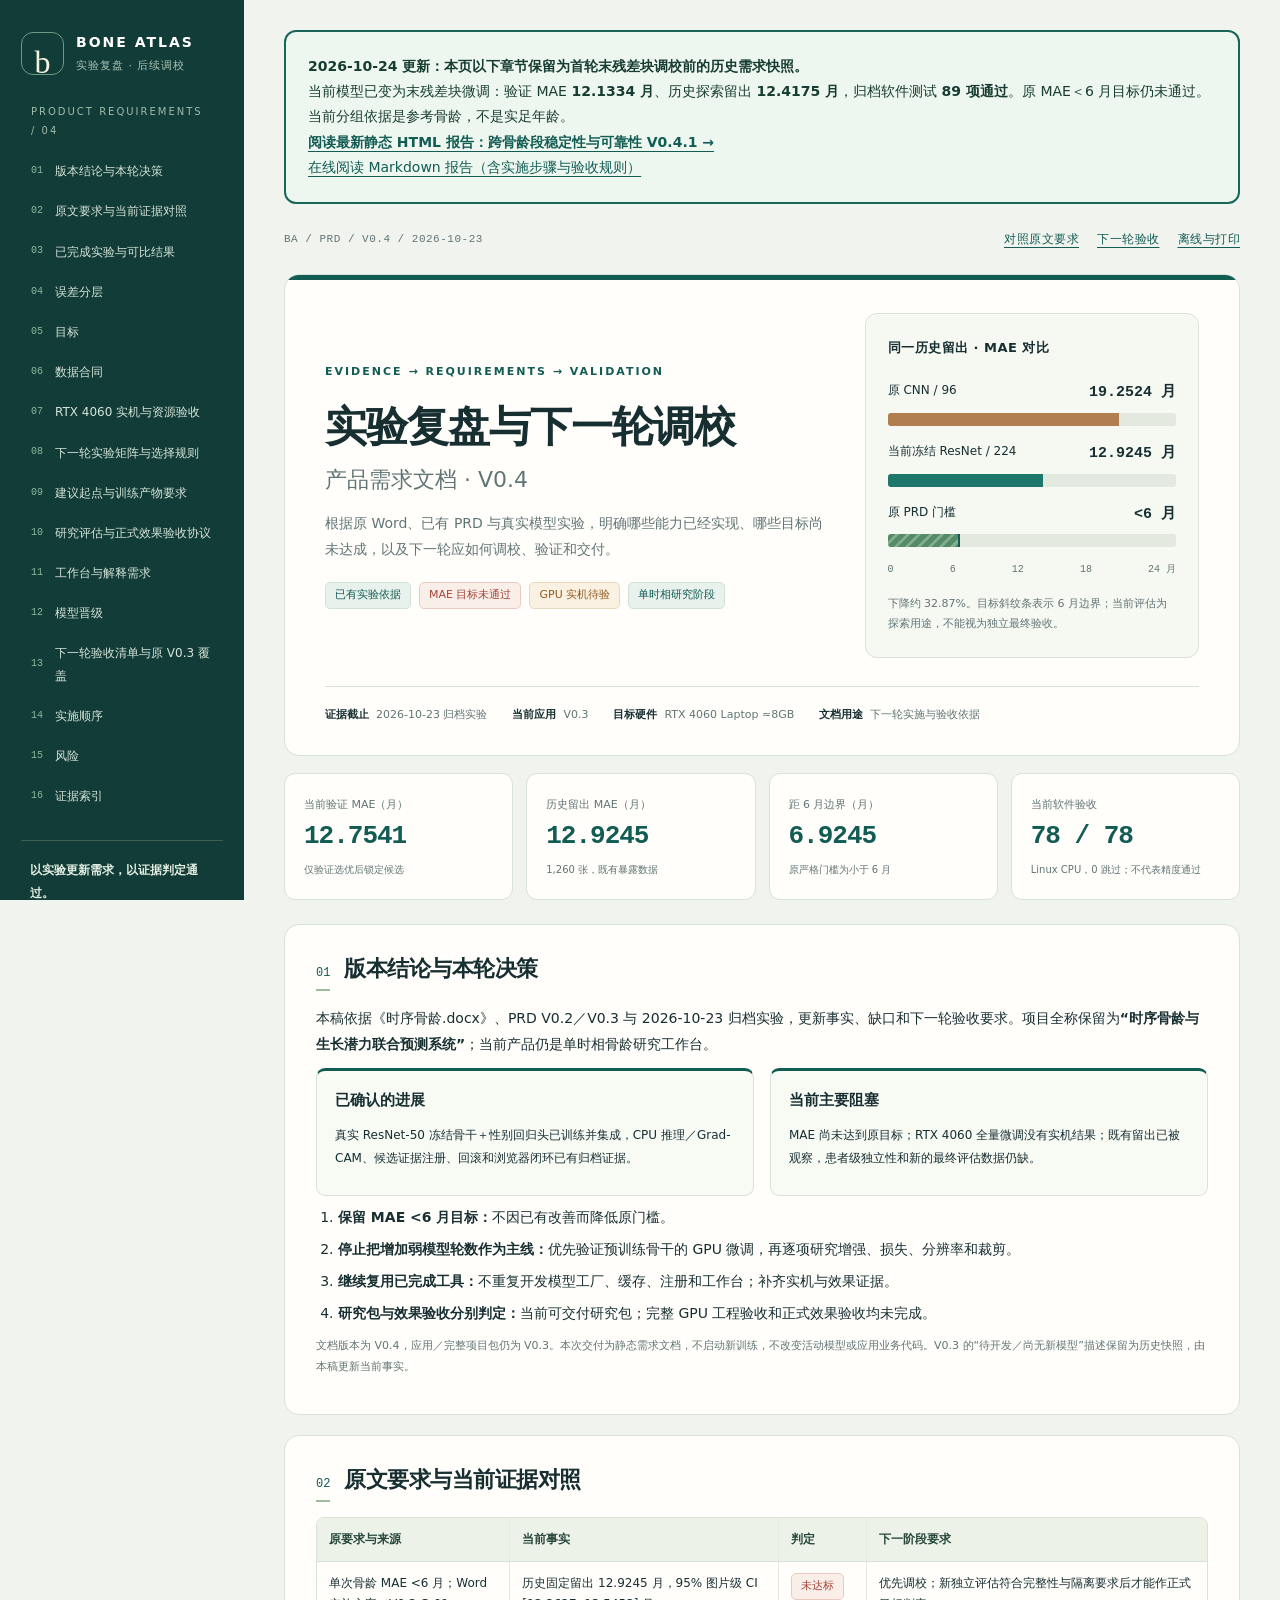
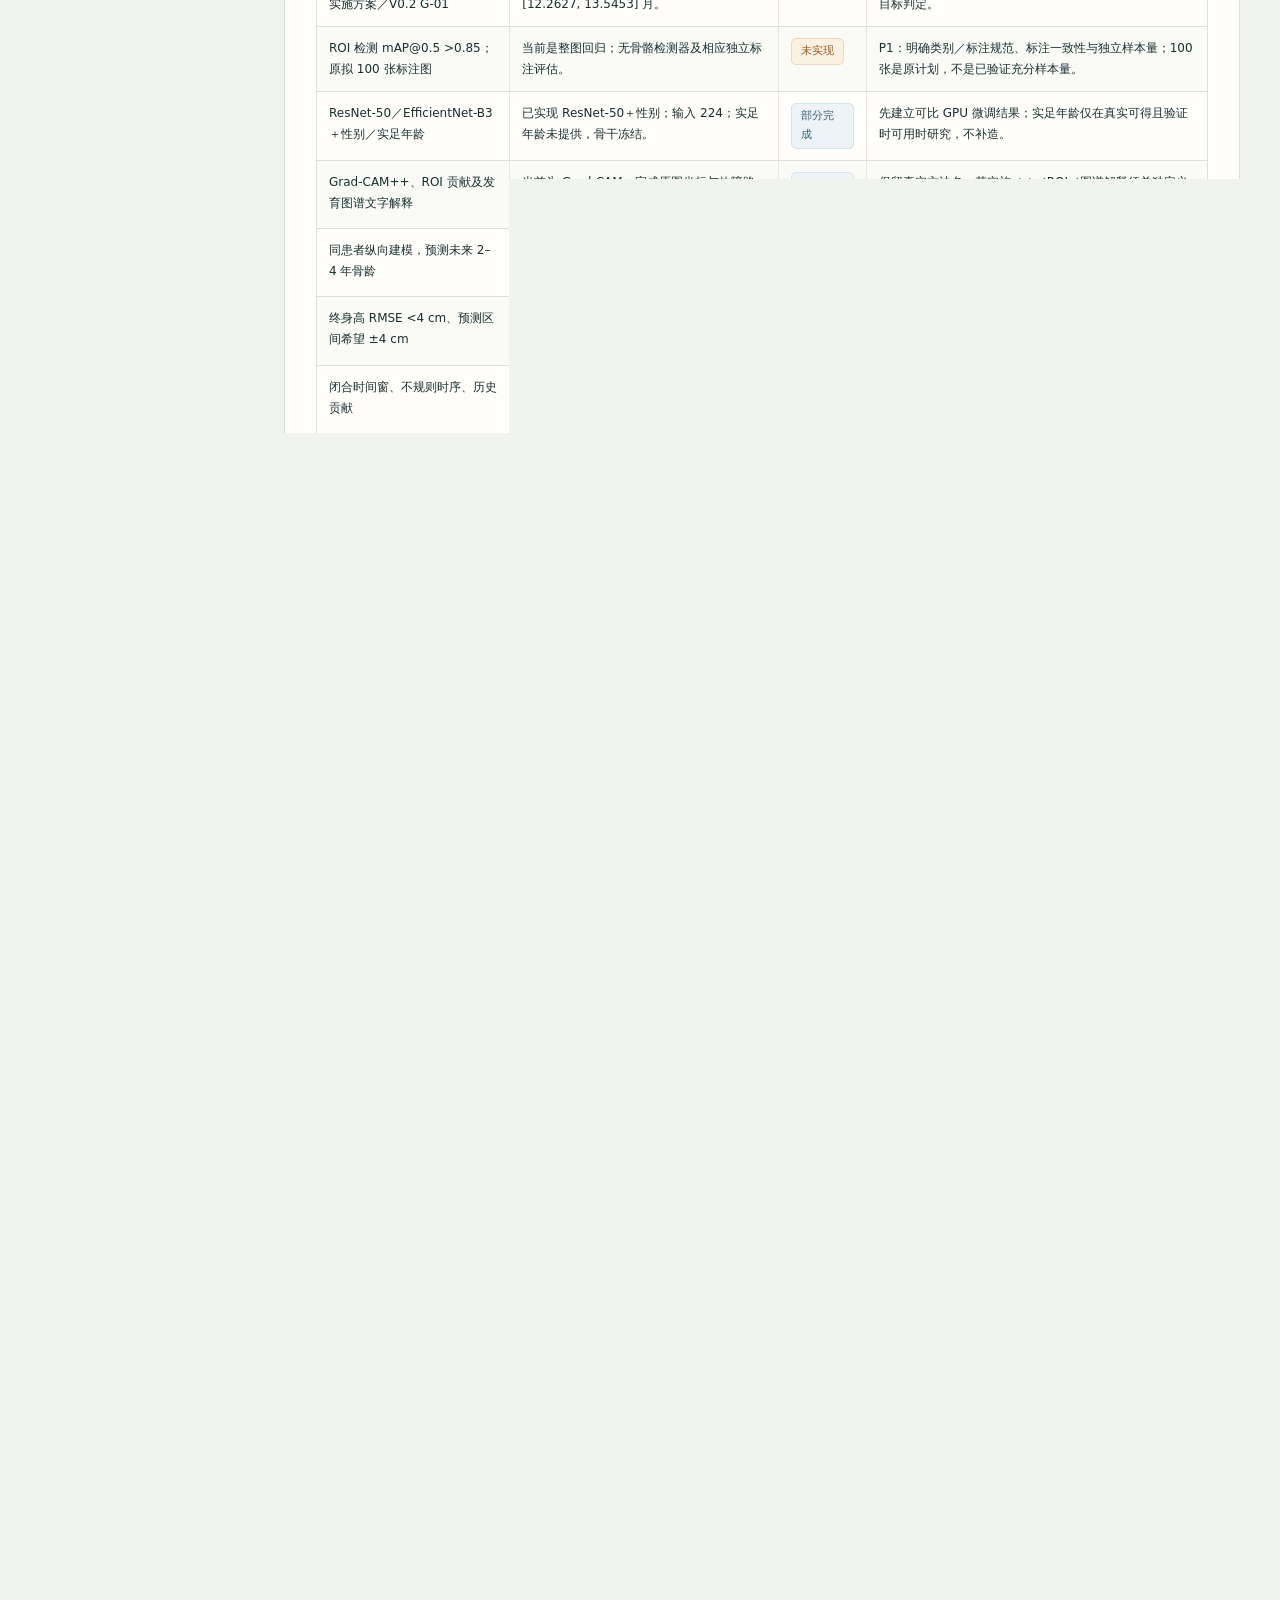
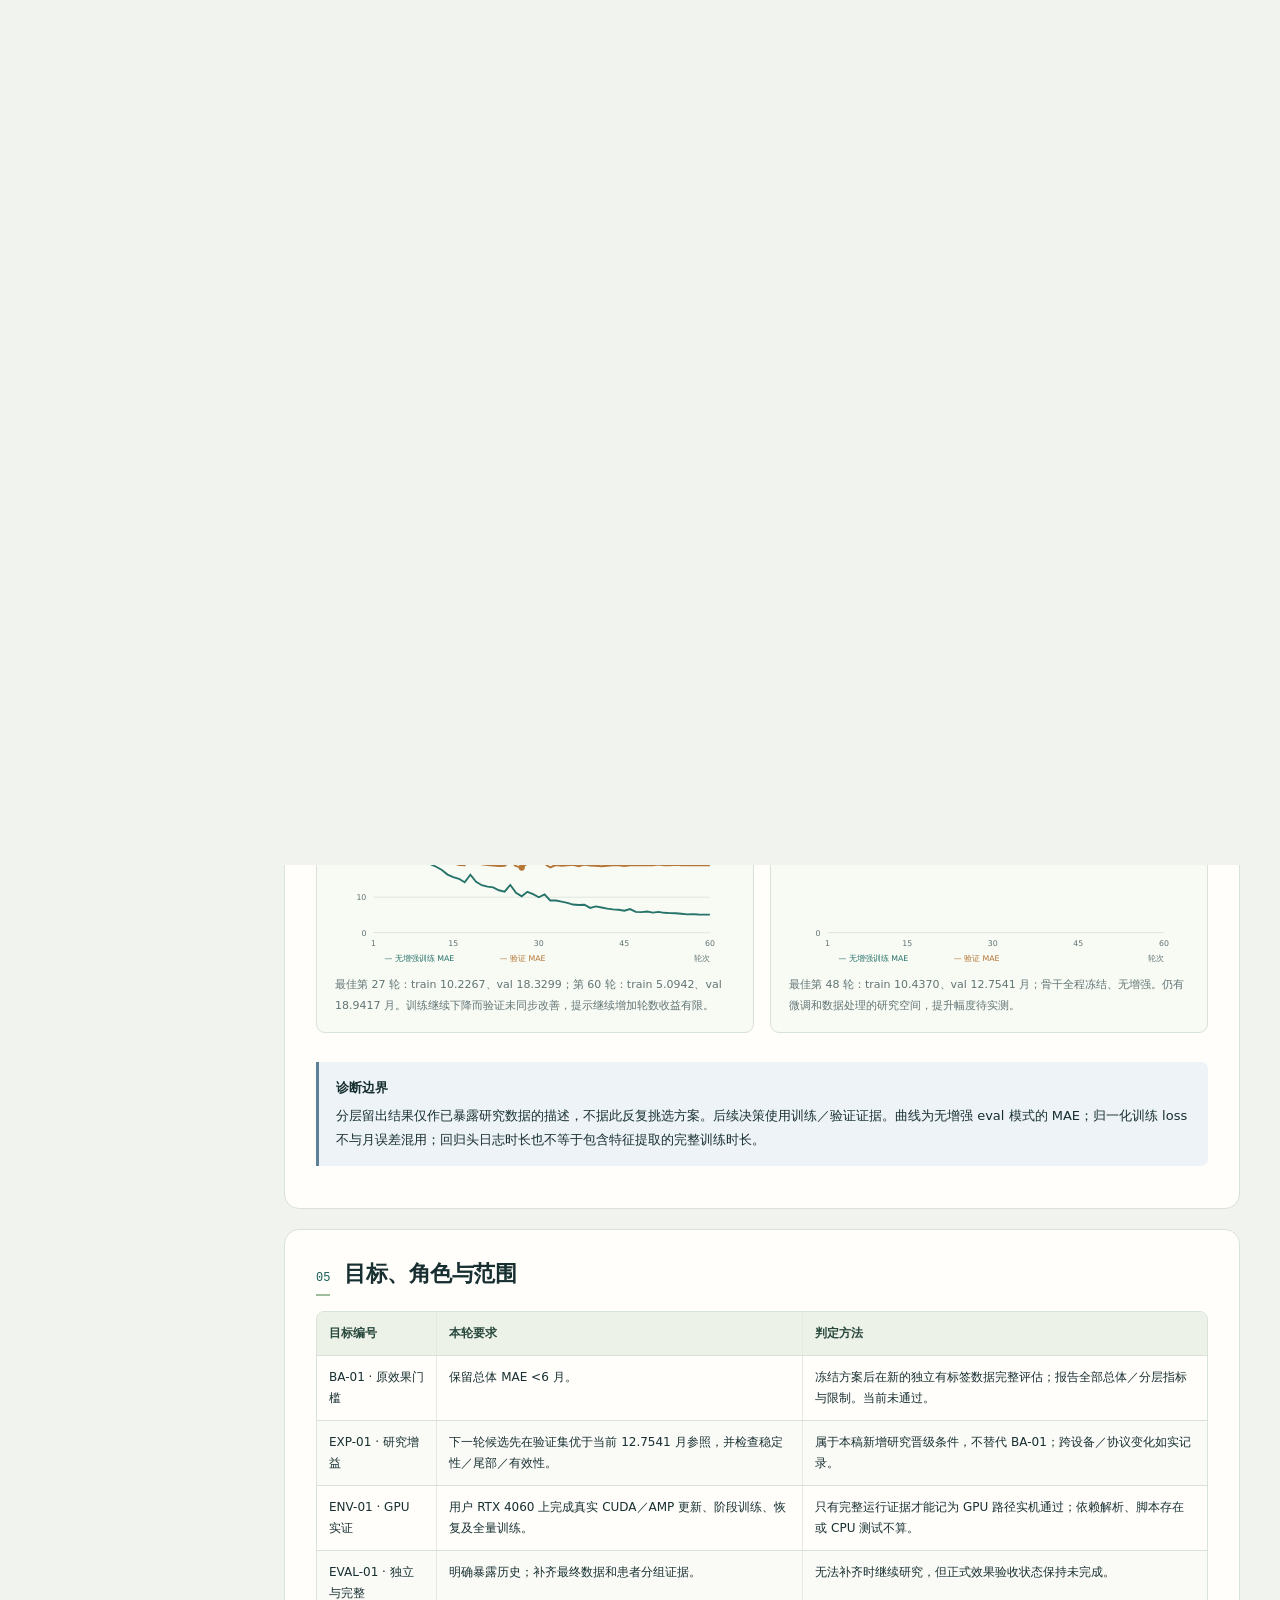
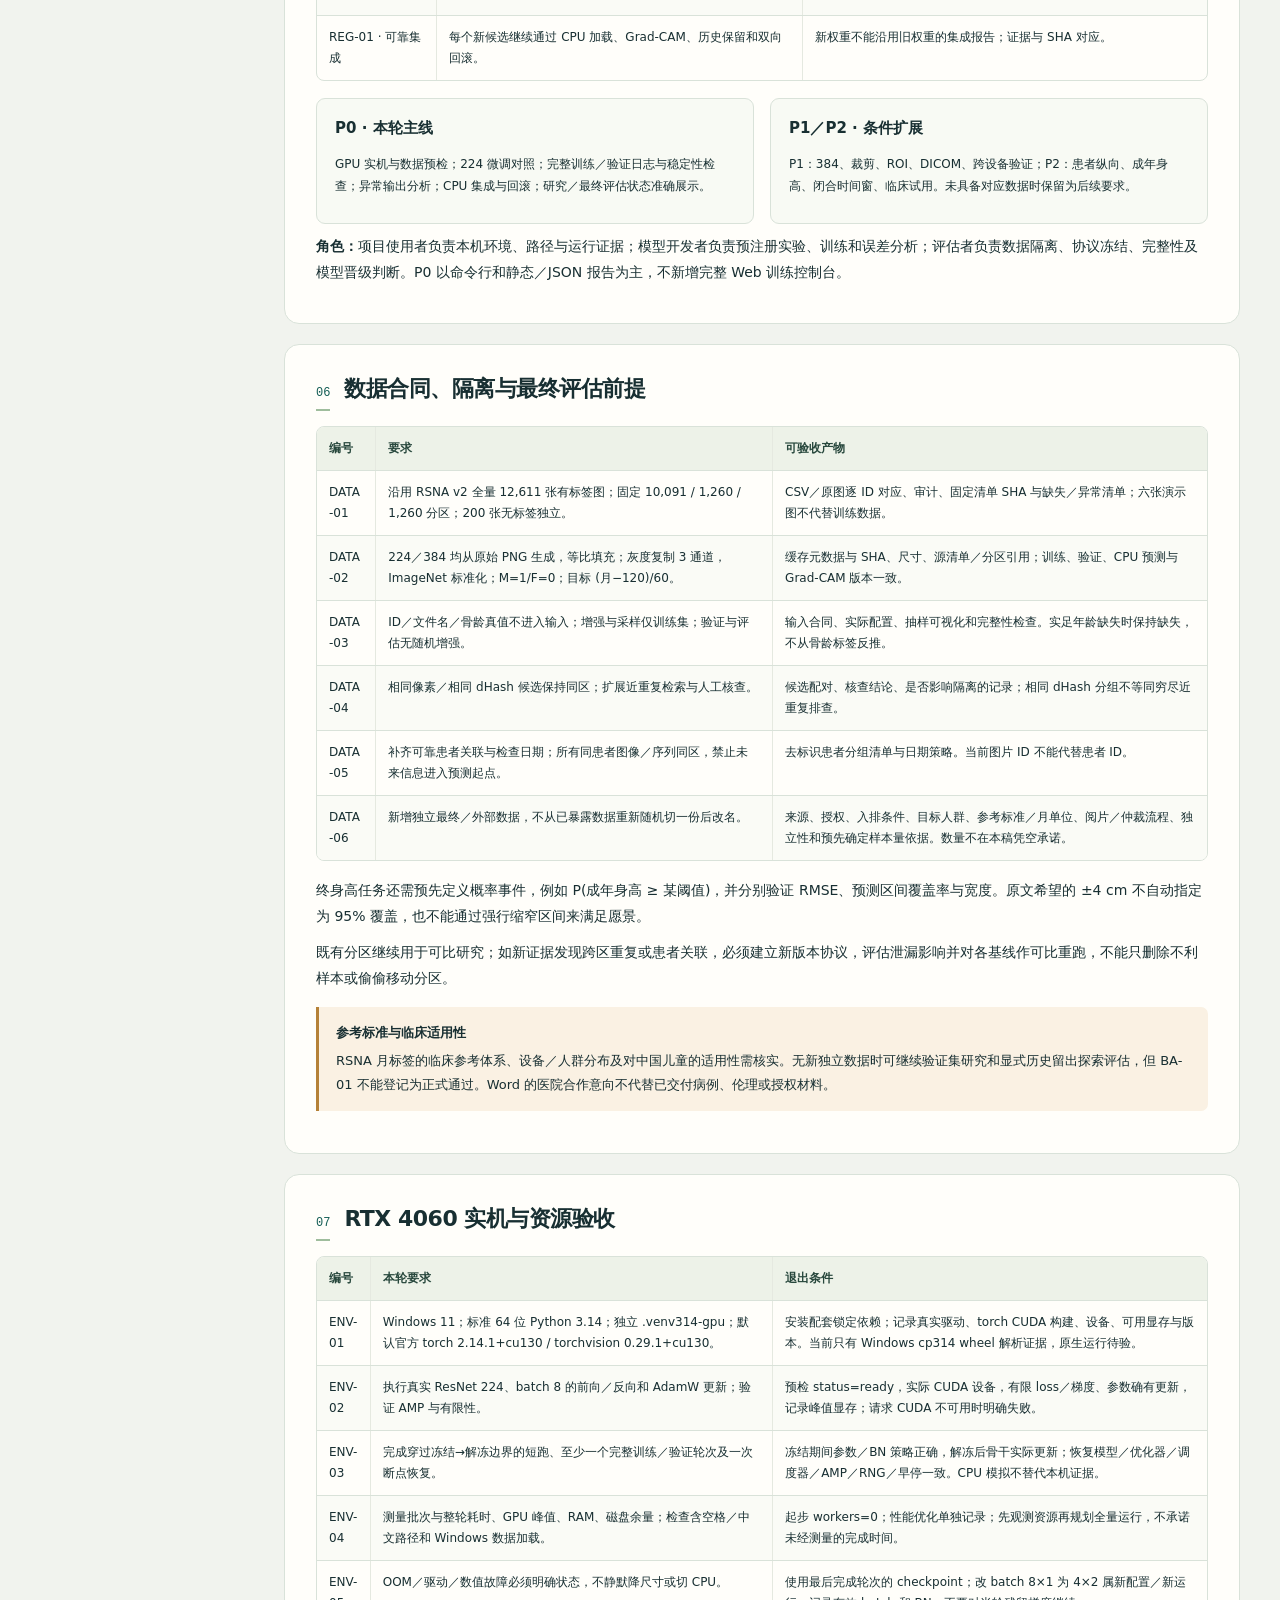
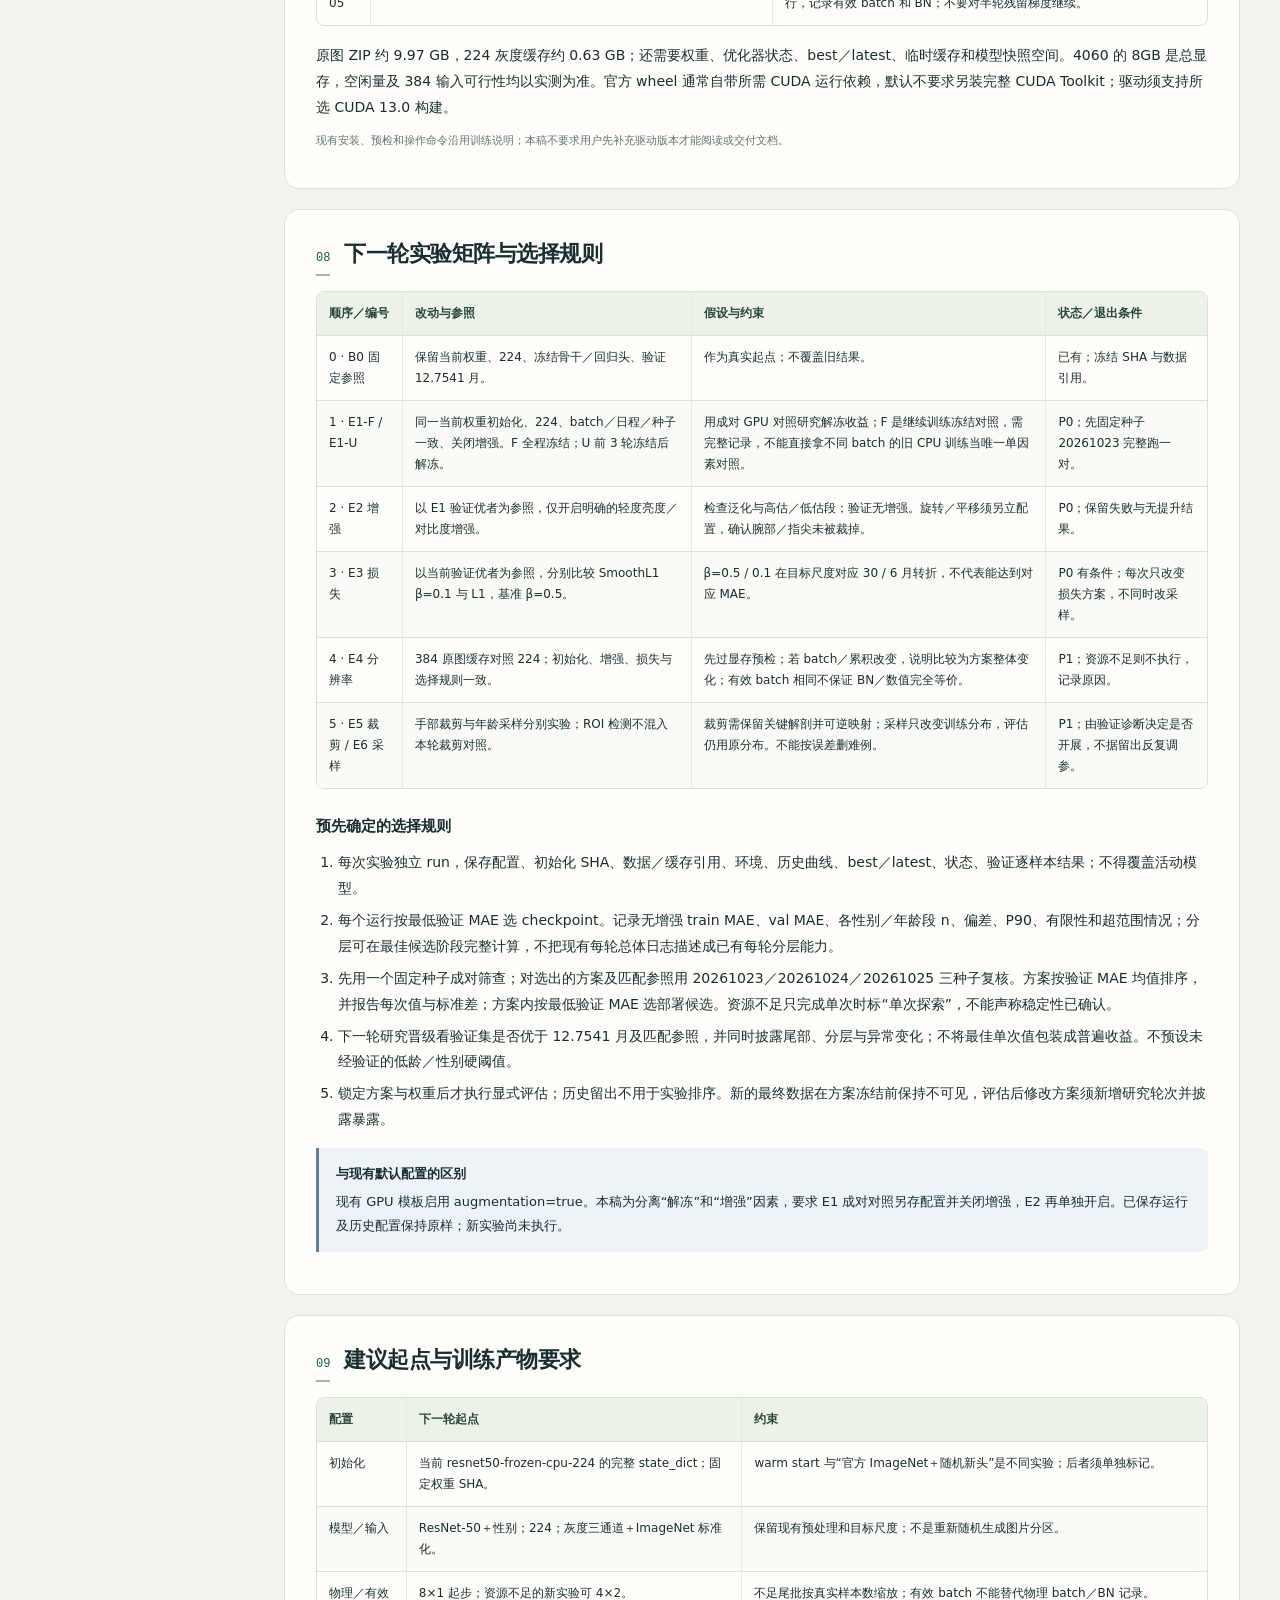
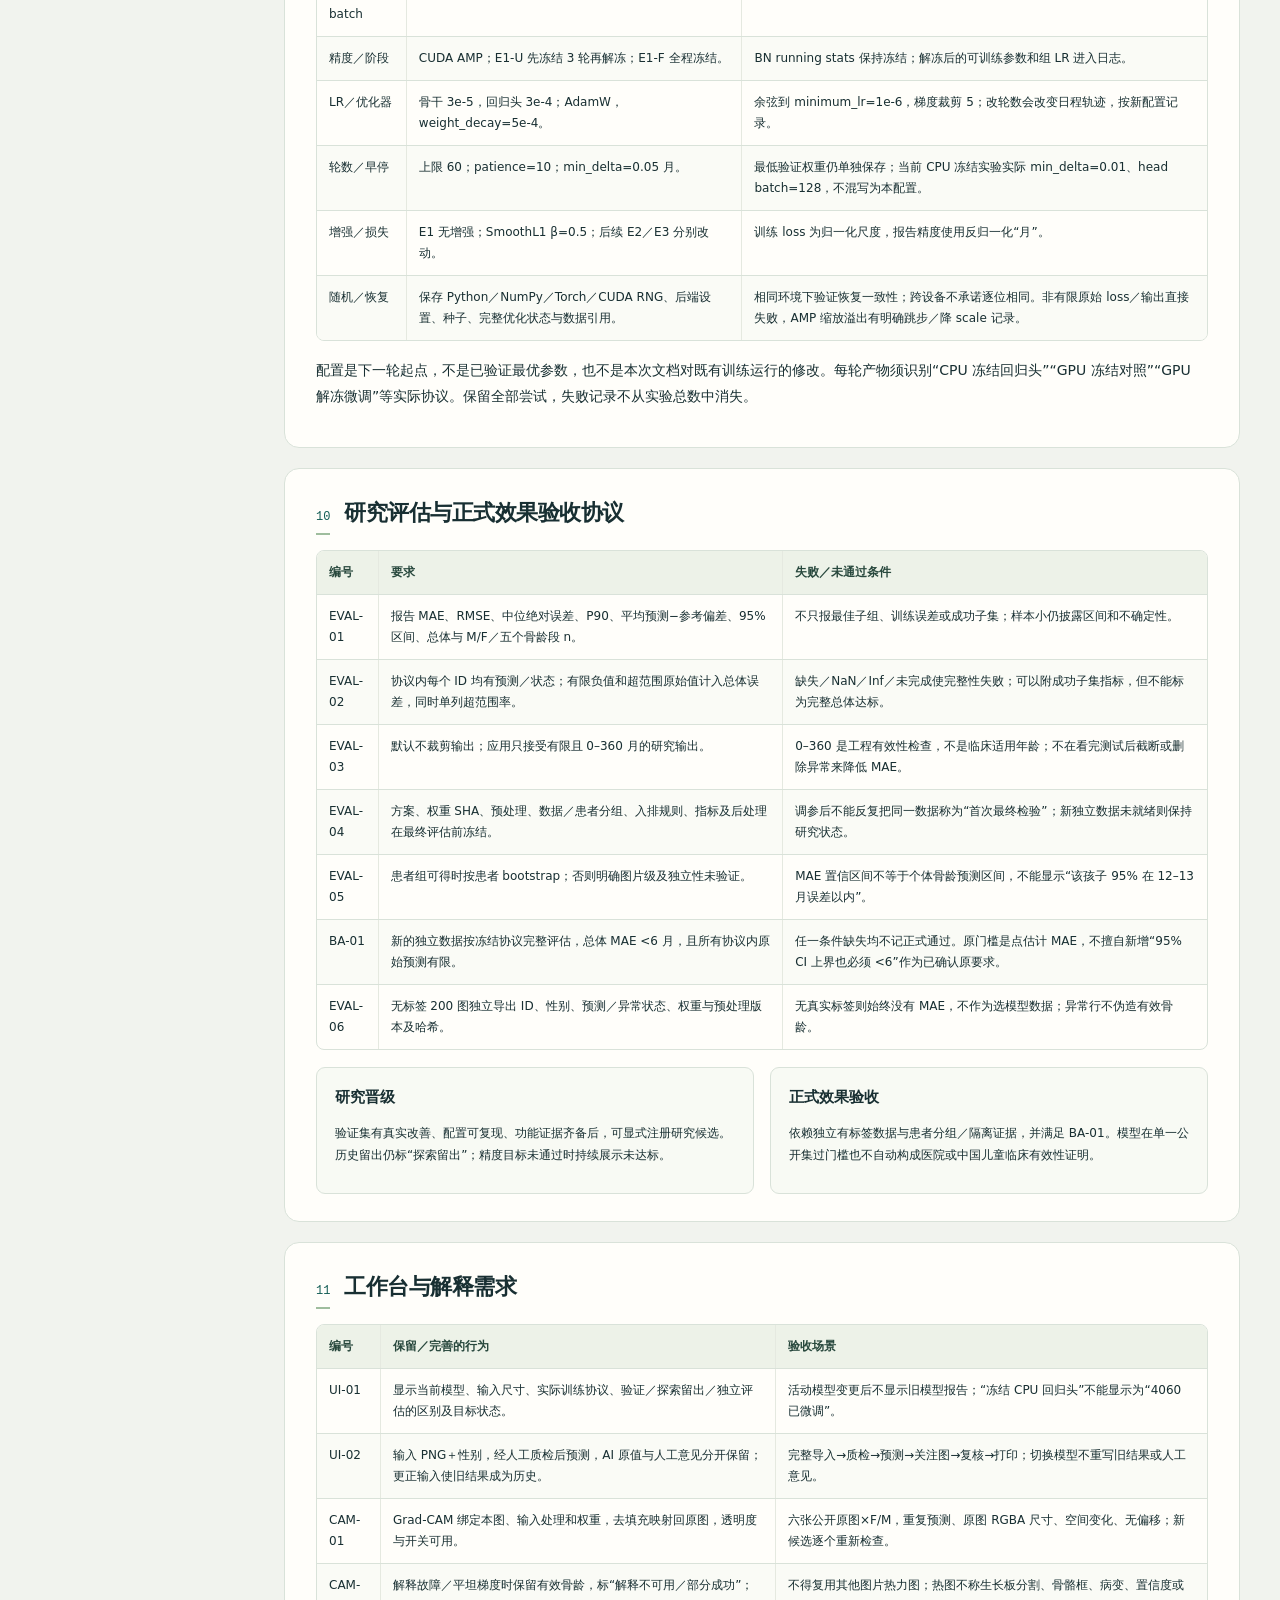
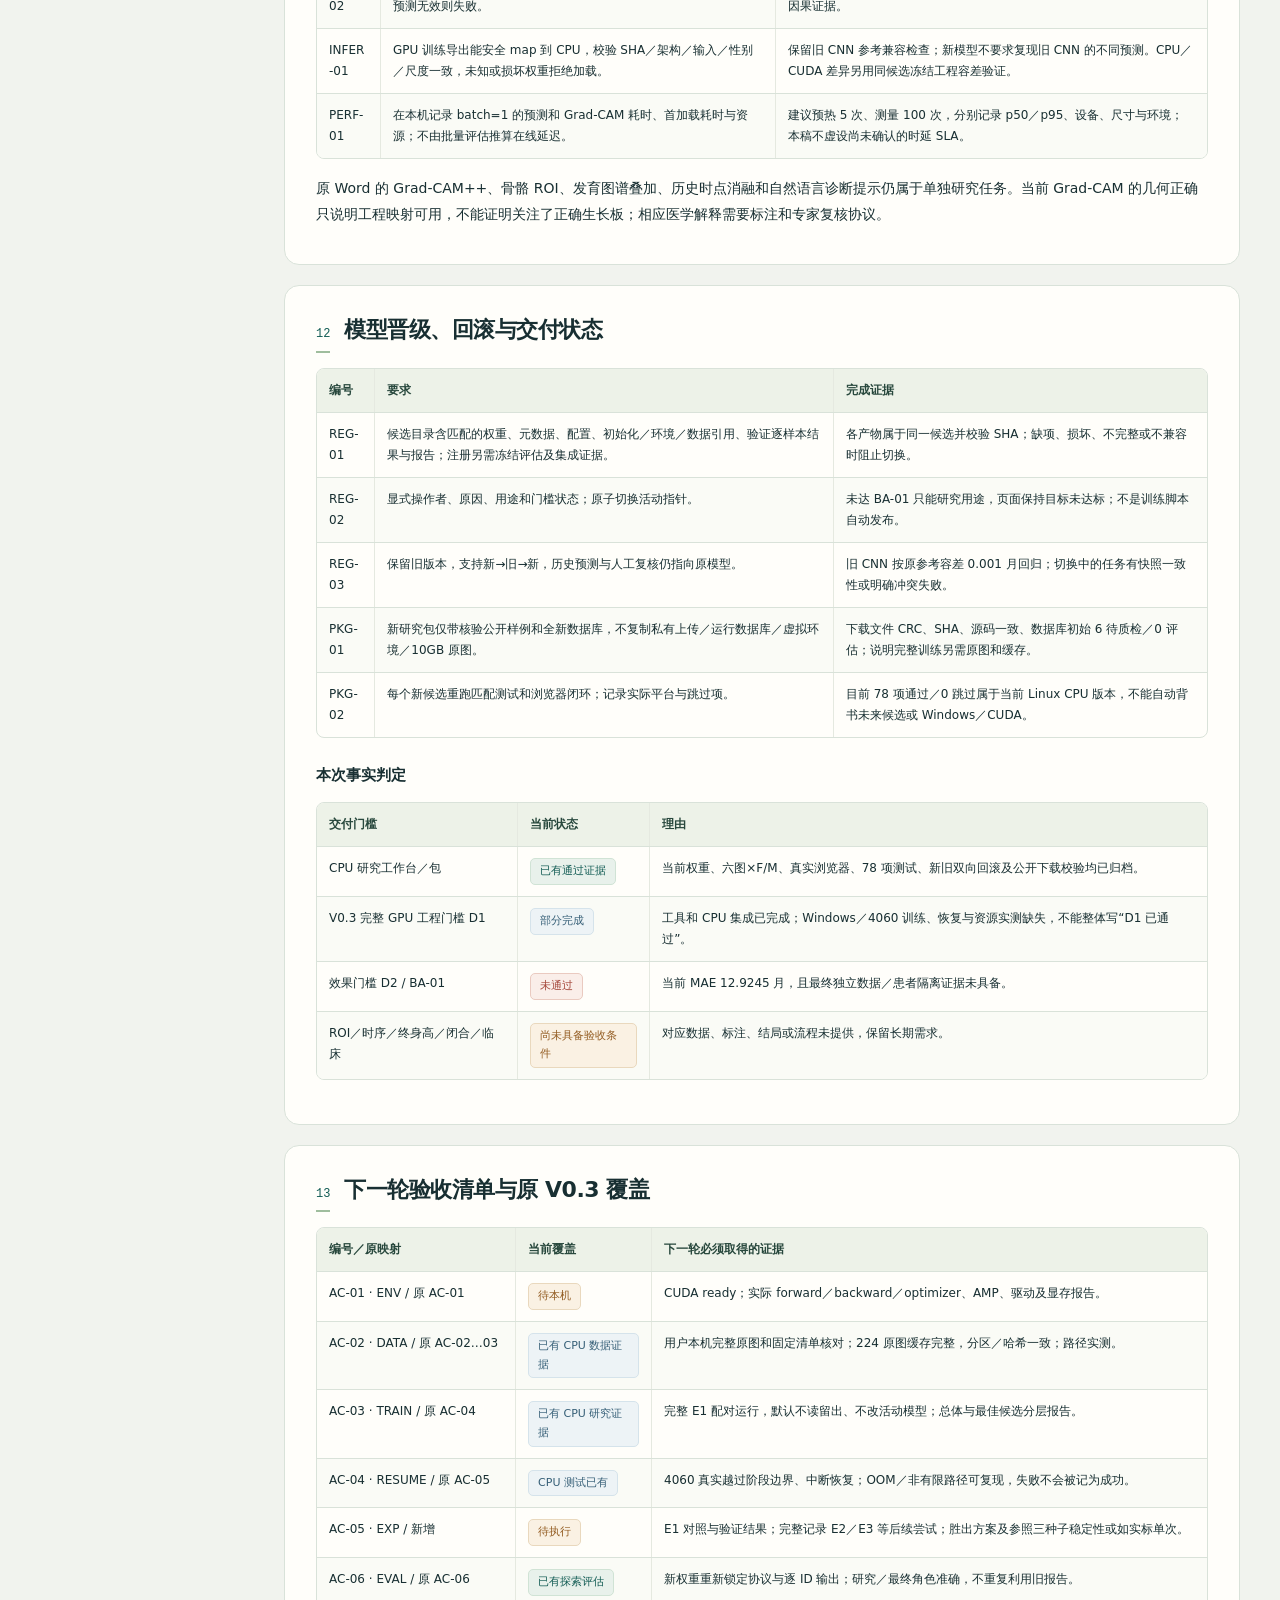
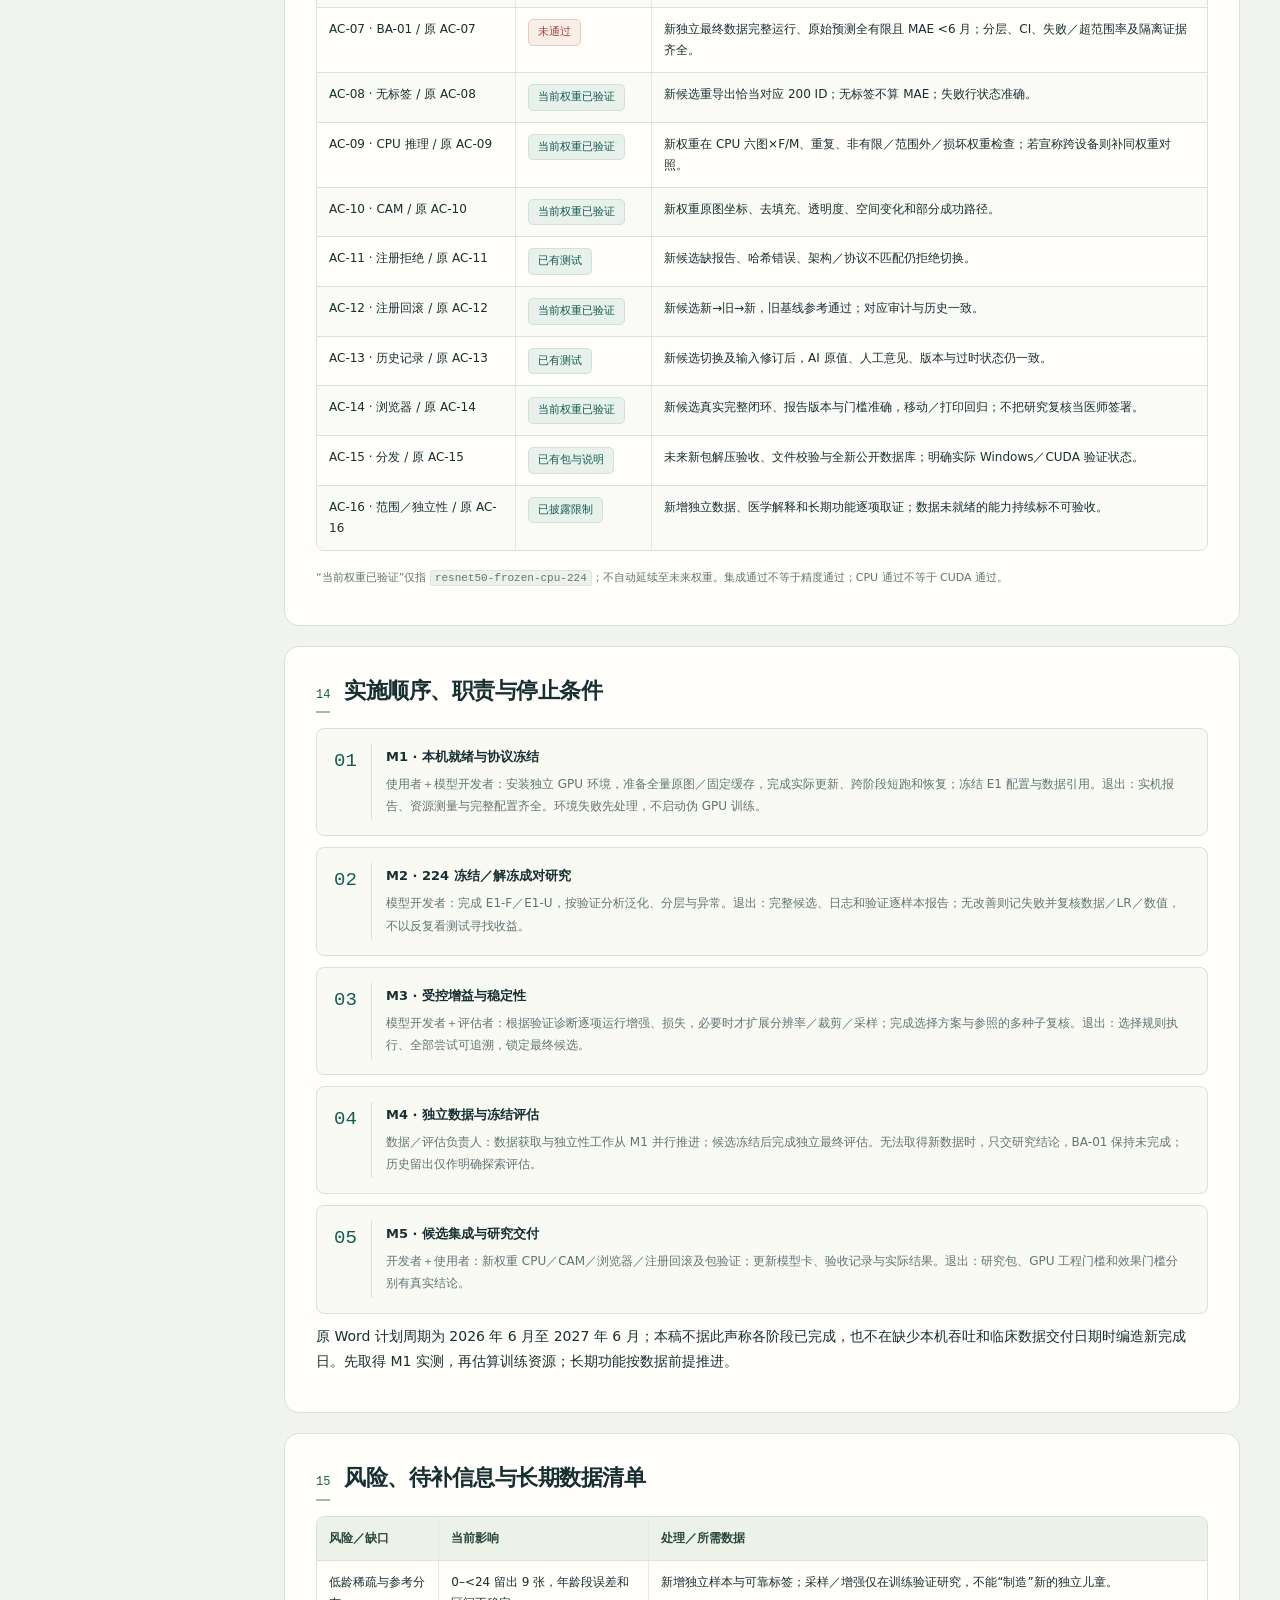
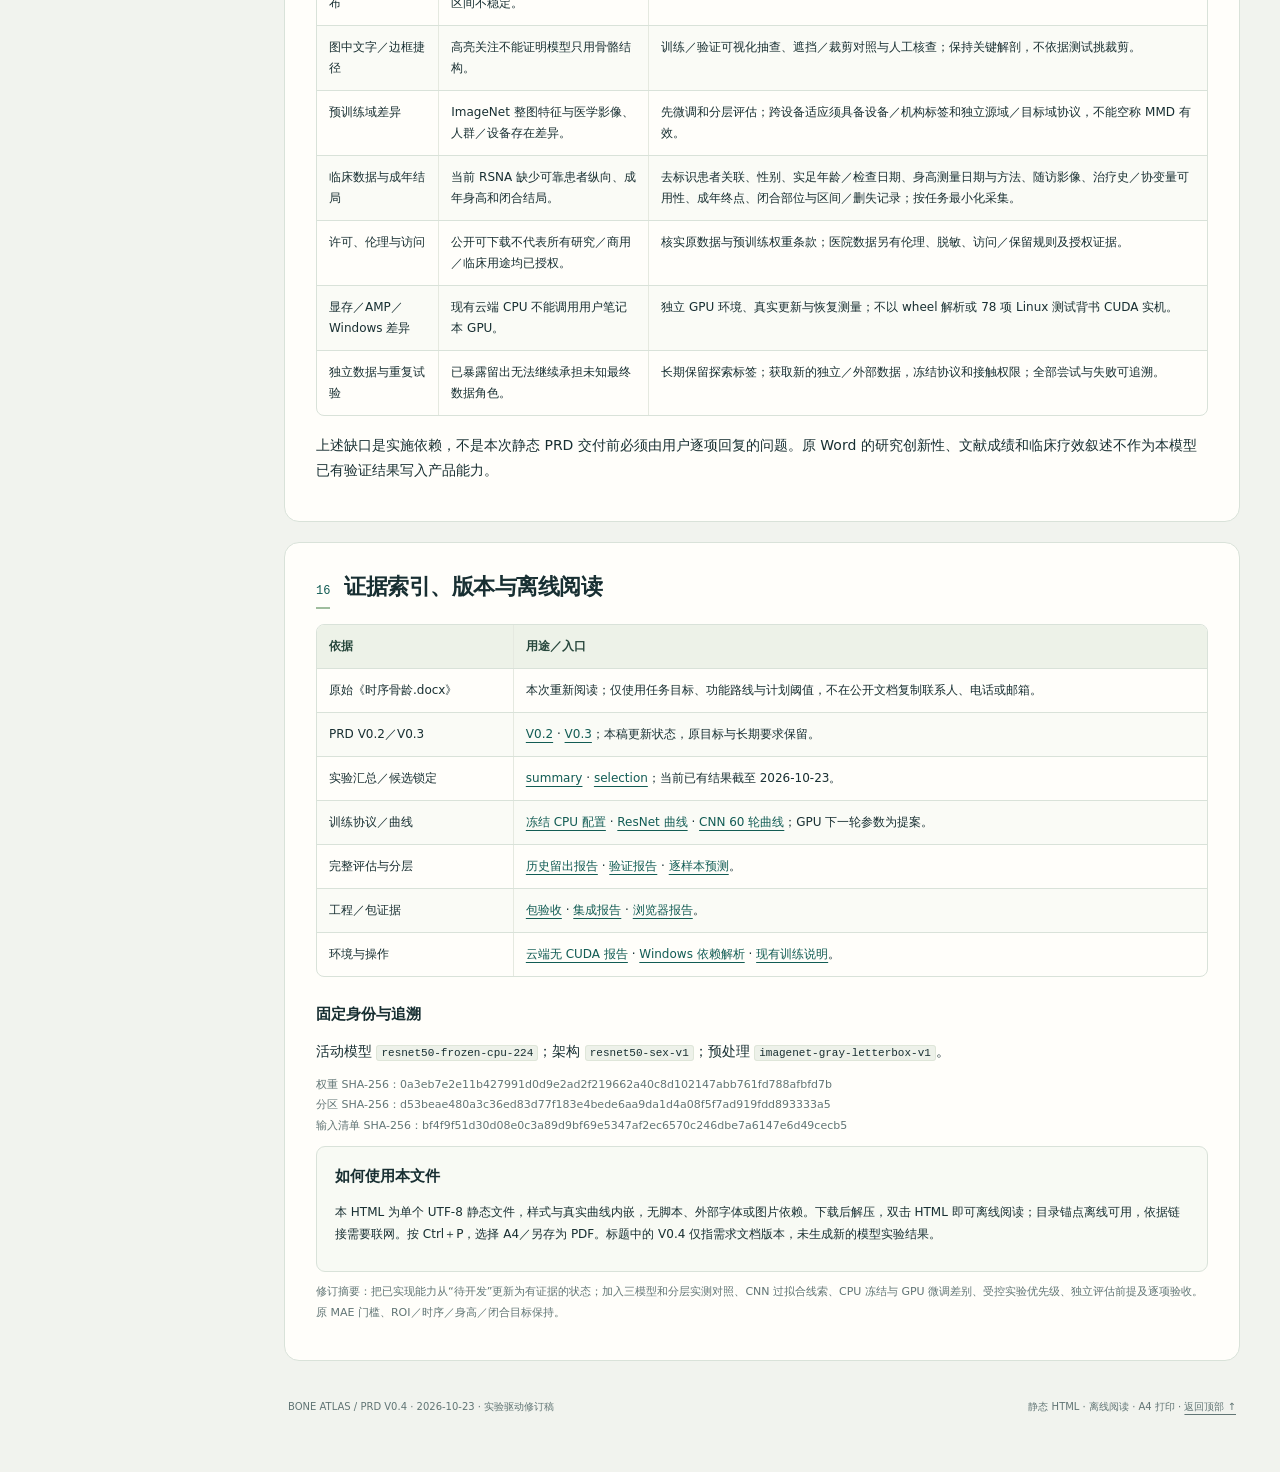
==== commit 48ca74a7: "Document age-band reliability plan and current experimental evidence" ====
--- a/docs/PRD_V0.4_EXPERIMENT_REVIEW.html
+++ b/docs/PRD_V0.4_EXPERIMENT_REVIEW.html
@@ -1,4 +1,4 @@
-<!doctype html><html lang="zh-CN"><head><meta charset="utf-8"><meta name="viewport" content="width=device-width,initial-scale=1"><meta name="description" content="Bone Atlas PRD V0.4：根据真实实验对照原文要求，定义精度差距、GPU微调、独立验证、分层风险与下一轮验收。"><meta name="color-scheme" content="light"><title>Bone Atlas · 实验复盘与下一轮调校 PRD V0.4</title><style>
+<!doctype html><html lang="zh-CN"><head><meta charset="utf-8"><meta name="viewport" content="width=device-width,initial-scale=1"><meta name="description" content="Bone Atlas PRD V0.4：根据真实实验对照原文要求，定义精度差距、GPU微调、独立验证、分层风险与下一轮验收。"><meta name="color-scheme" content="light"><title>Bone Atlas · PRD V0.4 历史快照（附最新可靠性报告入口）</title><style>
 :root{--ink:#182f32;--muted:#617575;--teal:#125c54;--deep:#123c37;--mint:#e8f1eb;--paper:#fffefa;--bg:#f1f3ee;--line:#d9e2d9;--amber:#925b20;--amber-bg:#faf1e3;--red:#a44639;--red-bg:#faeee9;--blue:#365f77;--blue-bg:#edf3f6;--radius:15px}
 *{box-sizing:border-box}html{scroll-behavior:smooth;scroll-padding-top:28px}body{margin:0;background:var(--bg);color:var(--ink);font-family:"Microsoft YaHei","PingFang SC","Noto Sans CJK SC",system-ui,sans-serif;font-size:14px;line-height:1.85}a{color:var(--teal);text-underline-offset:4px}a:focus-visible{outline:3px solid #b78439;outline-offset:4px}::selection{background:#cfe5d7}p{margin:10px 0}strong{font-weight:700}aside{position:fixed;inset:0 auto 0 0;width:244px;background:var(--deep);color:#d5e4d9;padding:30px 21px;overflow:auto;display:flex;flex-direction:column;gap:25px}.identity{display:flex;align-items:center;gap:12px}.mark{width:43px;height:43px;border:1px solid #6c9b85;border-radius:12px;display:grid;place-items:center;font-family:Georgia,serif;font-size:32px;color:#f8f4df}.identity b{font-size:14px;letter-spacing:2px;color:#fff}.identity small{display:block;color:#a8c1b2;font-size:11px;letter-spacing:1px}.nav-label{font-size:10px;letter-spacing:2px;color:#9fbcaa;margin:2px 10px 12px}nav{display:grid;gap:2px}nav a{color:#d5e4d9;text-decoration:none;display:flex;gap:12px;align-items:center;padding:8px 10px;border-radius:7px;font-size:12px}nav a span{font-family:ui-monospace,Consolas,monospace;color:#8cba9e;font-size:10px}nav a:hover{background:#285247}.aside-bottom{margin-top:auto;border-top:1px solid #3d6151;padding:18px 9px 0;font-size:11px;color:#a8c1b2}.aside-bottom strong{display:block;color:#e2eee1;font-size:12px;margin-bottom:7px}main{margin-left:244px;padding:30px 40px 55px;max-width:1660px}.topline{display:flex;justify-content:space-between;gap:16px;align-items:center;margin-bottom:24px;color:var(--muted);font-size:11px;letter-spacing:.5px}.topline .doc-id{font-family:ui-monospace,Consolas,monospace}.toplinks{display:flex;gap:18px}.toplinks a{font-size:12px}.hero{background:var(--paper);border:1px solid var(--line);border-radius:var(--radius);padding:38px 40px 30px;position:relative;overflow:hidden}.hero:before{content:"";position:absolute;inset:0 0 auto;height:5px;background:var(--teal)}.eyebrow{color:var(--teal);font-size:11px;letter-spacing:2px;font-weight:700}.hero-grid{display:grid;grid-template-columns:1.5fr 1fr;gap:38px;align-items:center}.hero h1{font-size:clamp(29px,3.3vw,43px);letter-spacing:-1px;line-height:1.35;margin:16px 0}.hero h1 span{font-weight:400;font-size:22px;color:var(--muted);display:block;margin-top:10px;letter-spacing:0}.lead{color:var(--muted);max-width:690px;font-size:14px}.tags{display:flex;gap:8px;flex-wrap:wrap;margin:20px 0 0}.tag,.badge{display:inline-block;padding:3px 9px;border-radius:5px;font-size:11px;line-height:1.7;background:var(--mint);color:var(--teal);border:1px solid #d0e3d5}.badge.plan{background:var(--amber-bg);color:var(--amber);border-color:#e9d8bd}.badge.fail{background:var(--red-bg);color:var(--red);border-color:#eacac0}.badge.info{background:var(--blue-bg);color:var(--blue);border-color:#d5e3eb}.compare{border:1px solid var(--line);border-radius:12px;background:#f6f8f2;padding:22px}.compare h2{font-size:13px;letter-spacing:.5px;margin:0 0 19px}.bar-row{margin:14px 0}.bar-label{display:flex;justify-content:space-between;font-size:12px;margin-bottom:6px}.bar-label b{font-family:ui-monospace,Consolas,monospace;font-size:15px}.track{height:13px;background:#e4e9df;border-radius:3px;overflow:hidden}.bar{height:100%;background:#b17e50;width:80.2183%}.bar.target{background:repeating-linear-gradient(135deg,#548b69 0,#548b69 5px,#83ac8c 5px,#83ac8c 8px);width:25%;border-right:2px solid var(--teal)}.axis{display:flex;justify-content:space-between;color:var(--muted);font-family:ui-monospace,Consolas,monospace;font-size:10px;margin-top:6px}.compare .caption{font-size:11px;color:var(--muted);margin:14px 0 0}.meta{display:flex;flex-wrap:wrap;gap:10px 25px;border-top:1px solid var(--line);margin-top:28px;padding-top:18px;font-size:11px;color:var(--muted)}.meta b{color:var(--ink);margin-right:7px}.stats{display:grid;grid-template-columns:repeat(4,minmax(0,1fr));gap:13px;margin:17px 0 24px}.stat{background:var(--paper);border:1px solid var(--line);border-radius:11px;padding:17px 19px}.stat .label{font-size:11px;color:var(--muted)}.stat strong{display:block;font-size:26px;line-height:1.5;font-family:ui-monospace,Consolas,monospace;font-weight:600;letter-spacing:-1px;color:var(--teal)}.stat small{font-size:10px;color:var(--muted)}section{background:var(--paper);border:1px solid var(--line);border-radius:var(--radius);padding:27px 31px;margin:20px 0;scroll-margin-top:25px}.section-head{display:flex;align-items:baseline;gap:14px;margin-bottom:15px}.section-head .num{font-family:ui-monospace,Consolas,monospace;font-size:12px;color:var(--teal);border-bottom:2px solid #9fbd9d;padding-bottom:5px}.section-head h2{font-size:22px;letter-spacing:-.5px;line-height:1.5;margin:0}.section-note{font-size:12px;color:var(--muted);margin:-5px 0 17px}h3{font-size:15px;margin:24px 0 9px}h4{font-size:14px;margin:20px 0 9px}ul,ol{padding-left:22px;margin:9px 0}li{margin:6px 0}code{font-family:ui-monospace,Consolas,monospace;background:#edf1e9;border:1px solid #dfe6d9;padding:1px 4px;border-radius:3px;font-size:11px;overflow-wrap:anywhere}.callout{padding:14px 17px;border-left:3px solid var(--teal);background:#eef4eb;margin:15px 0;border-radius:0 7px 7px 0;font-size:13px}.callout.warn{border-color:#b58137;background:var(--amber-bg)}.callout.info{border-color:#5b8097;background:var(--blue-bg)}.callout strong:first-child{display:block;margin-bottom:4px}.small{font-size:11px;color:var(--muted)}.grid2{display:grid;grid-template-columns:repeat(2,minmax(0,1fr));gap:16px}.panel{border:1px solid var(--line);border-radius:9px;padding:16px 18px;background:#f8faf4}.panel h3{margin:0 0 9px}.panel p{font-size:12px}.table-wrap{width:100%;overflow-x:auto;margin:13px 0 17px;border:1px solid var(--line);border-radius:8px}table{border-collapse:collapse;width:100%;font-size:12px;line-height:1.75}th,td{padding:11px 12px;text-align:left;vertical-align:top;border-bottom:1px solid var(--line);border-right:1px solid #e5e9e0;overflow-wrap:anywhere}th{background:#edf2e8;font-weight:700;color:#28483d}tr:last-child td{border-bottom:0}th:last-child,td:last-child{border-right:0}tbody tr:nth-child(even){background:#fafbf6}.id{font-family:ui-monospace,Consolas,monospace;color:var(--teal);white-space:nowrap;font-size:10px}.wide{min-width:760px}.medium{min-width:590px}.nowrap{white-space:nowrap}.workflow{display:grid;grid-template-columns:repeat(4,minmax(0,1fr));gap:10px;margin:17px 0}.flow-step{padding:14px;border:1px solid var(--line);border-top:3px solid #8eae8f;border-radius:7px;background:#f5f8ef}.flow-step span{font-family:ui-monospace,Consolas,monospace;font-size:10px;color:var(--muted)}.flow-step b{display:block;margin:5px 0;font-size:13px}.flow-step p{font-size:11px;color:var(--muted);margin:0}.codeblock{background:#183d35;color:#dfecdf;border:1px solid #3c5b4b;padding:17px 19px;border-radius:8px;font-family:ui-monospace,Consolas,monospace;line-height:1.8;font-size:11px;white-space:pre-wrap;overflow-wrap:anywhere}.legend{display:flex;gap:9px;align-items:center;flex-wrap:wrap;margin:10px 0 16px;font-size:11px;color:var(--muted)}.milestones{counter-reset:milestone;display:grid;gap:11px}.milestone{display:grid;grid-template-columns:38px 1fr;gap:14px;padding:15px 17px;border:1px solid var(--line);border-radius:8px;background:#f8faf3}.milestone:before{counter-increment:milestone;content:"0" counter(milestone);font-family:ui-monospace,Consolas,monospace;font-size:19px;color:var(--teal);border-right:1px solid var(--line)}.milestone b{font-size:13px}.milestone p{font-size:12px;margin:3px 0;color:var(--muted)}.footer{display:flex;justify-content:space-between;gap:20px;font-size:10px;color:var(--muted);padding:17px 4px}.footer a{color:var(--muted)}.source-list{font-size:12px}.status-word{font-weight:700;color:var(--amber)}.sr-only{position:absolute;width:1px;height:1px;padding:0;margin:-1px;overflow:hidden;clip:rect(0,0,0,0);white-space:nowrap;border:0}
 @media(min-width:1700px){main{margin-left:max(244px,calc((100vw - 1416px)/2));max-width:1416px}aside{width:max(244px,calc((100vw - 1416px)/2));padding-left:max(21px,calc((100vw - 1550px)/2))}}
@@ -7,7 +7,7 @@
 @media(prefers-reduced-motion:reduce){html{scroll-behavior:auto}}
 @media print{@page{size:A4;margin:13mm 12mm}html{scroll-behavior:auto}body{font-family:"Microsoft YaHei",sans-serif;font-size:9pt;line-height:1.65;background:white;color:#142920}aside,.toplinks{display:none!important}main{margin:0!important;padding:0!important;max-width:none}.topline{margin:0 0 12px;font-size:8pt}.hero{padding:20px;border:1px solid #a7b6a7;border-radius:0}.hero-grid{display:block}.hero h1{font-size:27pt}.hero h1 span{font-size:16pt}.lead{font-size:10pt}.compare{margin-top:15px;max-width:none;padding:14px;break-inside:avoid}.compare h2{font-size:10pt}.bar-label{font-size:8pt}.bar-label b{font-size:11pt}.hero:before{height:3px}.stats{grid-template-columns:repeat(4,minmax(0,1fr));gap:6px;margin:12px 0}.stat{padding:9px;border-radius:0;break-inside:avoid}.stat strong{font-size:19pt}.stat .label,.stat small{font-size:7pt}section{border:0;border-top:1px solid #a9b8a9;border-radius:0;padding:18px 0 0;margin:17px 0}.section-head h2{font-size:16pt}.section-head{margin-bottom:11px}.section-head .num{font-size:9pt}.section-note{font-size:8pt}.grid2{display:block}.panel{padding:11px;margin:10px 0;break-inside:avoid}h2,h3,h4{break-after:avoid}h3{font-size:11pt}.table-wrap{overflow:visible;border-radius:0}.wide,.medium{min-width:0}table{font-size:7.6pt;line-height:1.6}th,td{padding:7px 6px;overflow-wrap:anywhere}thead{display:table-header-group}tr{break-inside:avoid}.id{font-size:7pt;white-space:normal}.callout{font-size:9pt;padding:11px;break-inside:avoid}.tag,.badge{font-size:7pt}.workflow{grid-template-columns:repeat(2,minmax(0,1fr));gap:7px}.flow-step{break-inside:avoid;padding:10px}.flow-step b{font-size:9pt}.flow-step p{font-size:8pt}.small,.compare .caption{font-size:8pt}.codeblock{font-size:7.8pt;color:#17392e;background:#f1f5ee;border:1px solid #a9b8a9;padding:12px;break-inside:avoid}.milestone{break-inside:avoid;padding:10px}.milestone p{font-size:8pt}.footer{font-size:7pt;display:flex}a{color:inherit;text-decoration:none}code{font-size:7.8pt}.source-list{font-size:9pt}}
 
-.bar.current{background:#1e776b;width:53.8521%}.chart{width:100%;height:auto;display:block}.numeric{font-variant-numeric:tabular-nums}.metric-note{font-size:11px;color:var(--muted)}.toc-note{color:#c3d5c7;font-size:11px}.evidence{font-size:10px;color:var(--muted);margin:8px 0}.compact td{padding:9px 10px}figure{margin:14px 0}figcaption{font-size:11px;color:var(--muted);margin-top:8px}.hash{word-break:break-all}.decision{border-top:3px solid var(--teal)}@media print{.chart{max-height:190px}.hero{break-inside:avoid}.numeric{white-space:nowrap}.evidence{font-size:7pt}.chart-panel{break-inside:avoid}}</style></head><body id="top"><aside aria-label="需求文档导航"><div class="identity"><div class="mark" aria-hidden="true">b</div><div><b>BONE ATLAS</b><small>实验复盘 · 后续调校</small></div></div><div><div class="nav-label">PRODUCT REQUIREMENTS / 04</div><nav><a href="#decision"><span>01</span>版本结论与本轮决策</a><a href="#comparison"><span>02</span>原文要求与当前证据对照</a><a href="#results"><span>03</span>已完成实验与可比结果</a><a href="#diagnosis"><span>04</span>误差分层</a><a href="#scope"><span>05</span>目标</a><a href="#data"><span>06</span>数据合同</a><a href="#environment"><span>07</span>RTX 4060 实机与资源验收</a><a href="#experiments"><span>08</span>下一轮实验矩阵与选择规则</a><a href="#configuration"><span>09</span>建议起点与训练产物要求</a><a href="#evaluation"><span>10</span>研究评估与正式效果验收协议</a><a href="#experience"><span>11</span>工作台与解释需求</a><a href="#release"><span>12</span>模型晋级</a><a href="#acceptance"><span>13</span>下一轮验收清单与原 V0.3 覆盖</a><a href="#milestones"><span>14</span>实施顺序</a><a href="#risks"><span>15</span>风险</a><a href="#sources"><span>16</span>证据索引</a></nav></div><div class="aside-bottom"><strong>以实验更新需求，以证据判定通过。</strong>CPU 研究候选已有实证。<br>GPU 微调／独立最终评估待完成。<br>本文为静态需求稿。</div></aside><main><div class="topline"><span class="doc-id">BA / PRD / V0.4 / 2026-10-23</span><div class="toplinks"><a href="#comparison">对照原文要求</a><a href="#acceptance">下一轮验收</a><a href="#print-guide">离线与打印</a></div></div><header class="hero"><div class="hero-grid"><div><div class="eyebrow">EVIDENCE → REQUIREMENTS → VALIDATION</div><h1>实验复盘与下一轮调校<span>产品需求文档 · V0.4</span></h1><p class="lead">根据原 Word、已有 PRD 与真实模型实验，明确哪些能力已经实现、哪些目标尚未达成，以及下一轮应如何调校、验证和交付。</p><div class="tags"><span class="badge">已有实验依据</span><span class="badge fail">MAE 目标未通过</span><span class="badge plan">GPU 实机待验</span><span class="tag">单时相研究阶段</span></div></div><div class="compare" role="img" aria-label="同一历史留出MAE：原CNN19.2524月，当前冻结ResNet12.9245月，原目标小于6月；误差越低越好。"><h2>同一历史留出 · MAE 对比</h2><div class="bar-row"><div class="bar-label"><span>原 CNN / 96</span><b>19.2524 月</b></div><div class="track"><div class="bar"></div></div></div><div class="bar-row"><div class="bar-label"><span>当前冻结 ResNet / 224</span><b>12.9245 月</b></div><div class="track"><div class="bar current"></div></div></div><div class="bar-row"><div class="bar-label"><span>原 PRD 门槛</span><b>&lt;6 月</b></div><div class="track"><div class="bar target"></div></div></div><div class="axis"><span>0</span><span>6</span><span>12</span><span>18</span><span>24 月</span></div><p class="caption">下降约 32.87%。目标斜纹条表示 6 月边界；当前评估为探索用途，不能视为独立最终验收。</p></div></div><div class="meta"><span><b>证据截止</b>2026-10-23 归档实验</span><span><b>当前应用</b>V0.3</span><span><b>目标硬件</b>RTX 4060 Laptop ≈8GB</span><span><b>文档用途</b>下一轮实施与验收依据</span></div></header><div class="stats"><div class="stat"><span class="label">当前验证 MAE（月）</span><strong>12.7541</strong><small>仅验证选优后锁定候选</small></div><div class="stat"><span class="label">历史留出 MAE（月）</span><strong>12.9245</strong><small>1,260 张，既有暴露数据</small></div><div class="stat"><span class="label">距 6 月边界（月）</span><strong>6.9245</strong><small>原严格门槛为小于 6 月</small></div><div class="stat"><span class="label">当前软件验收</span><strong>78 / 78</strong><small>Linux CPU，0 跳过；不代表精度通过</small></div></div><section id="decision"><div class="section-head"><span class="num">01</span><h2>版本结论与本轮决策</h2></div><p>本稿依据《时序骨龄.docx》、PRD V0.2／V0.3 与 2026-10-23 归档实验，更新事实、缺口和下一轮验收要求。项目全称保留为<strong>“时序骨龄与生长潜力联合预测系统”</strong>；当前产品仍是单时相骨龄研究工作台。</p>
+.bar.current{background:#1e776b;width:53.8521%}.chart{width:100%;height:auto;display:block}.numeric{font-variant-numeric:tabular-nums}.metric-note{font-size:11px;color:var(--muted)}.toc-note{color:#c3d5c7;font-size:11px}.evidence{font-size:10px;color:var(--muted);margin:8px 0}.compact td{padding:9px 10px}figure{margin:14px 0}figcaption{font-size:11px;color:var(--muted);margin-top:8px}.hash{word-break:break-all}.decision{border-top:3px solid var(--teal)}@media print{.chart{max-height:190px}.hero{break-inside:avoid}.numeric{white-space:nowrap}.evidence{font-size:7pt}.chart-panel{break-inside:avoid}}</style></head><body id="top"><aside aria-label="需求文档导航"><div class="identity"><div class="mark" aria-hidden="true">b</div><div><b>BONE ATLAS</b><small>实验复盘 · 后续调校</small></div></div><div><div class="nav-label">PRODUCT REQUIREMENTS / 04</div><nav><a href="#decision"><span>01</span>版本结论与本轮决策</a><a href="#comparison"><span>02</span>原文要求与当前证据对照</a><a href="#results"><span>03</span>已完成实验与可比结果</a><a href="#diagnosis"><span>04</span>误差分层</a><a href="#scope"><span>05</span>目标</a><a href="#data"><span>06</span>数据合同</a><a href="#environment"><span>07</span>RTX 4060 实机与资源验收</a><a href="#experiments"><span>08</span>下一轮实验矩阵与选择规则</a><a href="#configuration"><span>09</span>建议起点与训练产物要求</a><a href="#evaluation"><span>10</span>研究评估与正式效果验收协议</a><a href="#experience"><span>11</span>工作台与解释需求</a><a href="#release"><span>12</span>模型晋级</a><a href="#acceptance"><span>13</span>下一轮验收清单与原 V0.3 覆盖</a><a href="#milestones"><span>14</span>实施顺序</a><a href="#risks"><span>15</span>风险</a><a href="#sources"><span>16</span>证据索引</a></nav></div><div class="aside-bottom"><strong>以实验更新需求，以证据判定通过。</strong>CPU 研究候选已有实证。<br>GPU 微调／独立最终评估待完成。<br>本文为静态需求稿。</div></aside><main><div role="note" style="margin-bottom:24px;padding:22px;border:2px solid #176657;border-radius:12px;background:#eef7ef;color:#173c32;line-height:1.8"><strong>2026-10-24 更新：本页以下章节保留为首轮末残差块调校前的历史需求快照。</strong><br>当前模型已变为末残差块微调：验证 MAE <strong>12.1334 月</strong>、历史探索留出 <strong>12.4175 月</strong>，归档软件测试 <strong>89 项通过</strong>。原 MAE＜6 月目标仍未通过。当前分组依据是参考骨龄，不是实足年龄。<br><a style="font-weight:700;text-decoration:underline" href="https://htmlpreview.github.io/?https://github.com/Lijinge-bit/bone/blob/main/docs/AGE_RELIABILITY_REPORT_V0.4.1.html">阅读最新静态 HTML 报告：跨骨龄段稳定性与可靠性 V0.4.1 →</a><br><a href="https://github.com/Lijinge-bit/bone/blob/main/docs/AGE_RELIABILITY_REPORT_V0.4.1.md">在线阅读 Markdown 报告（含实施步骤与验收规则）</a></div><div class="topline"><span class="doc-id">BA / PRD / V0.4 / 2026-10-23</span><div class="toplinks"><a href="#comparison">对照原文要求</a><a href="#acceptance">下一轮验收</a><a href="#print-guide">离线与打印</a></div></div><header class="hero"><div class="hero-grid"><div><div class="eyebrow">EVIDENCE → REQUIREMENTS → VALIDATION</div><h1>实验复盘与下一轮调校<span>产品需求文档 · V0.4</span></h1><p class="lead">根据原 Word、已有 PRD 与真实模型实验，明确哪些能力已经实现、哪些目标尚未达成，以及下一轮应如何调校、验证和交付。</p><div class="tags"><span class="badge">已有实验依据</span><span class="badge fail">MAE 目标未通过</span><span class="badge plan">GPU 实机待验</span><span class="tag">单时相研究阶段</span></div></div><div class="compare" role="img" aria-label="同一历史留出MAE：原CNN19.2524月，当前冻结ResNet12.9245月，原目标小于6月；误差越低越好。"><h2>同一历史留出 · MAE 对比</h2><div class="bar-row"><div class="bar-label"><span>原 CNN / 96</span><b>19.2524 月</b></div><div class="track"><div class="bar"></div></div></div><div class="bar-row"><div class="bar-label"><span>当前冻结 ResNet / 224</span><b>12.9245 月</b></div><div class="track"><div class="bar current"></div></div></div><div class="bar-row"><div class="bar-label"><span>原 PRD 门槛</span><b>&lt;6 月</b></div><div class="track"><div class="bar target"></div></div></div><div class="axis"><span>0</span><span>6</span><span>12</span><span>18</span><span>24 月</span></div><p class="caption">下降约 32.87%。目标斜纹条表示 6 月边界；当前评估为探索用途，不能视为独立最终验收。</p></div></div><div class="meta"><span><b>证据截止</b>2026-10-23 归档实验</span><span><b>当前应用</b>V0.3</span><span><b>目标硬件</b>RTX 4060 Laptop ≈8GB</span><span><b>文档用途</b>下一轮实施与验收依据</span></div></header><div class="stats"><div class="stat"><span class="label">当前验证 MAE（月）</span><strong>12.7541</strong><small>仅验证选优后锁定候选</small></div><div class="stat"><span class="label">历史留出 MAE（月）</span><strong>12.9245</strong><small>1,260 张，既有暴露数据</small></div><div class="stat"><span class="label">距 6 月边界（月）</span><strong>6.9245</strong><small>原严格门槛为小于 6 月</small></div><div class="stat"><span class="label">当前软件验收</span><strong>78 / 78</strong><small>Linux CPU，0 跳过；不代表精度通过</small></div></div><section id="decision"><div class="section-head"><span class="num">01</span><h2>版本结论与本轮决策</h2></div><p>本稿依据《时序骨龄.docx》、PRD V0.2／V0.3 与 2026-10-23 归档实验，更新事实、缺口和下一轮验收要求。项目全称保留为<strong>“时序骨龄与生长潜力联合预测系统”</strong>；当前产品仍是单时相骨龄研究工作台。</p>
 <div class="grid2"><div class="panel decision"><h3>已确认的进展</h3><p>真实 ResNet-50 冻结骨干＋性别回归头已训练并集成，CPU 推理／Grad-CAM、候选证据注册、回滚和浏览器闭环已有归档证据。</p></div><div class="panel decision"><h3>当前主要阻塞</h3><p>MAE 尚未达到原目标；RTX 4060 全量微调没有实机结果；既有留出已被观察，患者级独立性和新的最终评估数据仍缺。</p></div></div>
 <ol><li><strong>保留 MAE &lt;6 月目标：</strong>不因已有改善而降低原门槛。</li><li><strong>停止把增加弱模型轮数作为主线：</strong>优先验证预训练骨干的 GPU 微调，再逐项研究增强、损失、分辨率和裁剪。</li><li><strong>继续复用已完成工具：</strong>不重复开发模型工厂、缓存、注册和工作台；补齐实机与效果证据。</li><li><strong>研究包与效果验收分别判定：</strong>当前可交付研究包；完整 GPU 工程验收和正式效果验收均未完成。</li></ol>
 <p class="small">文档版本为 V0.4，应用／完整项目包仍为 V0.3。本次交付为静态需求文档，不启动新训练，不改变活动模型或应用业务代码。V0.3 的“待开发／尚无新模型”描述保留为历史快照，由本稿更新当前事实。</p></section>
